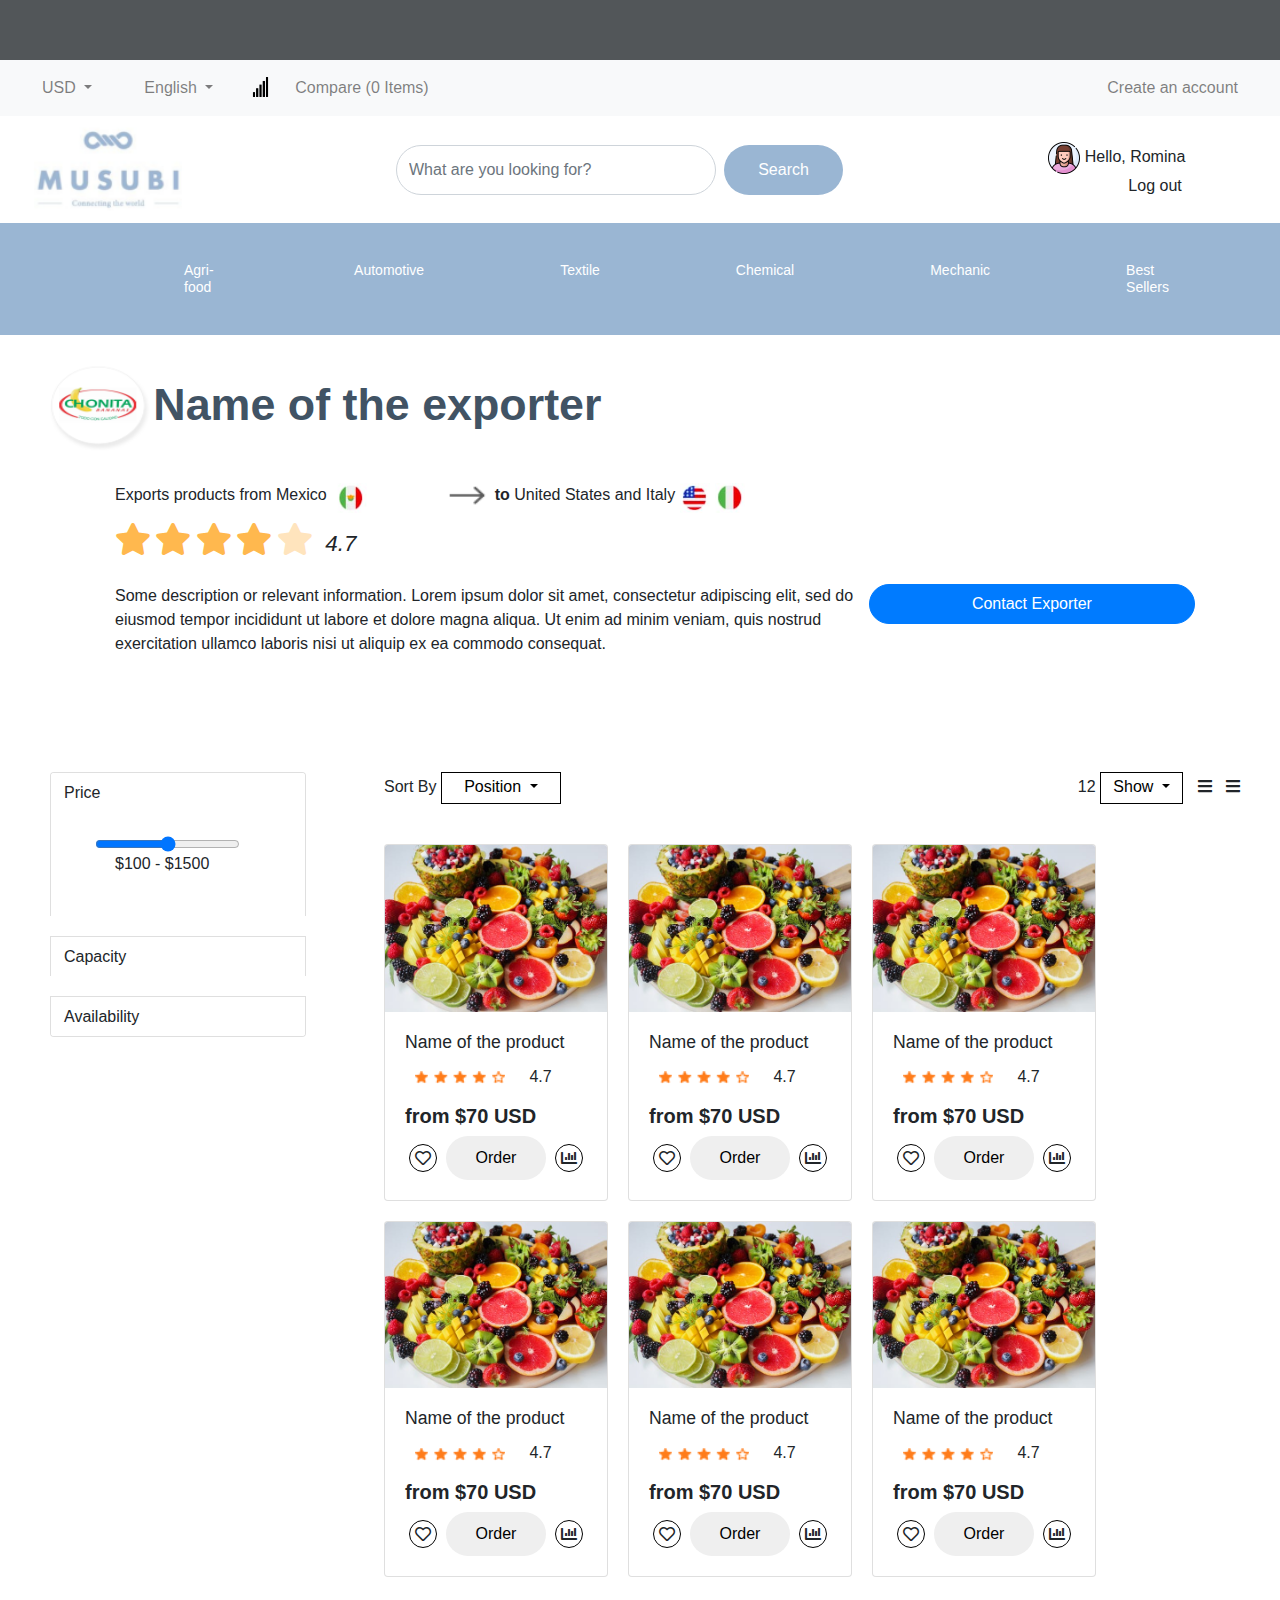
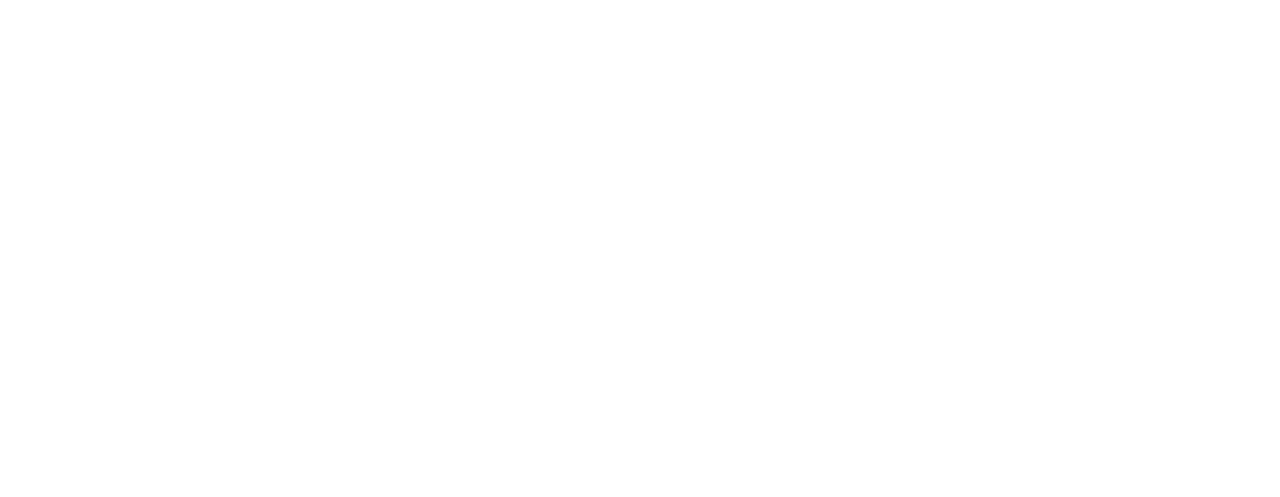
==== index.html @ c8e229cc "first" ====
<!DOCTYPE html>
<html lang="en">

<head>
    <meta charset="UTF-8">
    <meta name="viewport" content="width=device-width, initial-scale=1.0">
    <title>Document</title>
    <!-- Font awesome CDN -->
    <link rel="stylesheet" href="https://use.fontawesome.com/releases/v5.15.1/css/all.css"
        integrity="sha384-vp86vTRFVJgpjF9jiIGPEEqYqlDwgyBgEF109VFjmqGmIY/Y4HV4d3Gp2irVfcrp" crossorigin="anonymous">

    <!-- CSS only -->
    <link rel="stylesheet" href="https://stackpath.bootstrapcdn.com/bootstrap/4.5.2/css/bootstrap.min.css"
        integrity="sha384-JcKb8q3iqJ61gNV9KGb8thSsNjpSL0n8PARn9HuZOnIxN0hoP+VmmDGMN5t9UJ0Z" crossorigin="anonymous">
    <link rel="stylesheet" href="https://cdnjs.cloudflare.com/ajax/libs/font-awesome/5.11.2/css/all.min.css">
    <link rel="stylesheet" href="style.css">
</head>

<body>
    <!-- header starts -->
    <header>
        <div class="top"></div>
        <nav class="topbar-2 navbar navbar-expand-lg navbar-light bg-light ">
            <ul class="tobar-2-nav navbar-nav mr-auto">
                <li class="nav-item dropdown">
                    <a class="nav-link dropdown-toggle " href="#" id="navbarDropdown" role="button"
                        data-toggle="dropdown" aria-haspopup="true" aria-expanded="false">
                        USD
                    </a>
                    <div class="dropdown-menu" aria-labelledby="navbarDropdown">
                        <a class="dropdown-item" href="#">Action</a>
                        <a class="dropdown-item" href="#">Another action</a>
                        <div class="dropdown-divider"></div>
                        <a class="dropdown-item" href="#">Something else here</a>
                    </div>
                </li>

                <li class="nav-item dropdown">
                    <a class="nav-link dropdown-toggle" href="#" id="navbarDropdown" role="button"
                        data-toggle="dropdown" aria-haspopup="true" aria-expanded="false">
                        English
                    </a>
                    <div class="dropdown-menu" aria-labelledby="navbarDropdown">
                        <a class="dropdown-item" href="#">Action</a>
                        <a class="dropdown-item" href="#">Another action</a>
                        <div class="dropdown-divider"></div>
                        <a class="dropdown-item" href="#">Something else here</a>
                    </div>
                </li>
                <li class="nav-item bar-ty">
                    <div>
                        <img src="icons/bar-chart.png" class="bar-chart-icon" alt="">
                    </div>
                    <div>
                        <a class="nav-link cmp-link" href="#">Compare (0 Items)</a>
                    </div>
                </li>
            </ul>
            <div class="nav-account-link">

                <ul class="navbar-nav">
                    <li class="nav-item">
                        <a class="nav-link " href="#">Create an account</a>
                    </li>
                </ul>

            </div>
        </nav>


        <section class="section-topbar-3">
            <div class="brand-logo">
                <img src="images/logo1.PNG" alt="">
            </div>
            <div>
                <nav class="navbar navbar-light ">
                    <form class="form-inline">
                        <input class="form-control mr-sm-2 rounded-pill search-input" type="search"
                            placeholder="What are you looking for?" aria-label="Search">
                        <button class=" rounded-pill search-btn" type="submit">Search</button>
                    </form>
                </nav>
            </div>
            <div class="user-profile">
                <img class="profile-img" src="images/profile.png" alt="">
                <span class="hello-span">Hello, Romina</span>
                <br>
                <span class="log-out-span">Log out</span>
            </div>
        </section>


        <div class="container-fluid topbar-4 text-white font-weight-bolder ">

            <nav class="navbar navbar-light navbar-expand-lg ">
                <button class="navbar-toggler" type="button" data-toggle="collapse"
                    data-target="#navbarSupportedContent" aria-controls="navbarSupportedContent" aria-expanded="false"
                    aria-label="Toggle navigation">
                    <span class="navbar-toggler-icon"></span>
                </button>

                <div class="collapse navbar-collapse" id="navbarSupportedContent">
                    <ul class="navbar-nav m-auto topbar-4-pd">
                        <li class="nav-item">
                            <h1 class="nav-link">Agri-food </h1>
                        </li>
                        <li class="nav-item">
                            <h1 class="nav-link">Automotive </h1>
                        </li>
                        <li class="nav-item">
                            <h1 class="nav-link">Textile </h1>
                        </li>
                        <li class="nav-item">
                            <h1 class="nav-link">Chemical </h1>
                        </li>
                        <li class="nav-item">
                            <h1 class="nav-link">Mechanic </h1>
                        </li>
                        <li class="nav-item">
                            <h1 class="nav-link">Best Sellers </h1>
                        </li>
                    </ul>
                </div>
            </nav>


            <!-- <nav class="navbar navbar-light navbar-expand-lg ">
                <button class="navbar-toggler" type="button" data-toggle="collapse"
                    data-target="#navbarSupportedContent" aria-controls="navbarSupportedContent" aria-expanded="false"
                    aria-label="Toggle navigation">
                    <span class="navbar-toggler-icon"></span>
                </button>
                <div class="collapse navbar-collapse" id="navbarSupportedContent">
                    <ul class="navbar-nav m-auto topbar-4-pd">
                        <li class="nav-item">
                            <h1 class="nav-link">Agri-food </h1>
                        </li>
                        <li class="nav-item">
                            <h1 class="nav-link">Automotive </h1>
                        </li>
                        <li class="nav-item">
                            <h1 class="nav-link">Textile </h1>
                        </li>
                        <li class="nav-item">
                            <h1 class="nav-link">Chemical </h1>
                        </li>
                        <li class="nav-item">
                            <h1 class="nav-link">Mechanic </h1>
                        </li>
                        <li class="nav-item">
                            <h1 class="nav-link">Best Sellers </h1>
                        </li>
                    </ul>
                </div>
            </nav>

        </div> -->

    </header>
    <!-- header ends -->

    <!-- exporter section starts -->
    <section class="exporter-section">
        <div class="container-fluid topbar-3 mt-4">
            <div class="row d-flex align-items-center ">
                <div class="col-1">
                    <img src="images/exporter-logo.PNG" class="exporter-logo" alt="">

                </div>
                <div class="col-sm-8">
                    <h1 class="exporter-heading font-weight-bolder">Name of the exporter</h1>
                </div>
                <div class="container d-flex flex-column mt-4 flex-wrap">

                    <div class="col-sm-12 d-flex exporter-para">
                        <p>Exports products from Mexico</p>
                        <img src="images/flag-1.PNG" class="flag-1" alt="">
                        <img src="icons/arrow.PNG" class="arrow" alt="">
                        <p class="export-2-para"><strong class="ml-2"> to</strong> United States and Italy</p>
                        <img src="images/flag-2.PNG" class="flag-2" alt="">
                        <img src="images/flag-3.PNG" class="flag-3" alt="">

                    </div>
                    <div class="col-12 stars-icons">
                        <i class="fas fa-star"></i>
                        <i class="fas fa-star"></i>
                        <i class="fas fa-star"></i>
                        <i class="fas fa-star"></i>
                        <i class="fas fa-star fa-star-light"></i>
                        <span class="ml-2 star-num">4.7</span>
                    </div>

                    <div class="col-md-12 mt-4 d-flex exporter-para-2 ">
                        <p>Some description or relevant information. Lorem ipsum dolor sit amet, consectetur adipiscing
                            elit, sed do eiusmod tempor incididunt ut labore et dolore magna aliqua. Ut enim ad minim
                            veniam, quis nostrud exercitation ullamco laboris nisi ut aliquip ex ea commodo consequat.
                        </p>
                        <button type="button" class="btn btn-primary">Contact Exporter</button>

                    </div>

                </div>
            </div>
        </div>
    </section>

    <!-- exporter section ends -->

    <!-- section-2 starts -->

    <section class="section-2">
        <div class="collapse-box">
            <div class="accordion" id="accordionExample">
                <div class="card">
                    <div class="card-header" id="headingOne">
                        <h2 class="mb-0">
                            <button class="btn btn-block text-left" type="button" data-toggle="collapse"
                                data-target="#collapseOne" aria-expanded="true" aria-controls="collapseOne">
                                Price
                            </button>
                        </h2>
                    </div>

                    <div id="collapseOne" class="collapse show" aria-labelledby="headingOne"
                        data-parent="#accordionExample">
                        <div class="card-body">
                            <form class="dropdown-item">
                                <div class="form-group">
                                    <input type="range" class="form-control-range" id="formControlRange">
                                    <span>$100 - $1500</span>
                                </div>
                            </form>
                        </div>
                    </div>
                </div>
                <div class="card">
                    <div class="card-header" id="headingTwo">
                        <h2 class="mb-0">
                            <button class="btn btn-block text-left collapsed" type="button" data-toggle="collapse"
                                data-target="#collapseTwo" aria-expanded="false" aria-controls="collapseTwo">
                                Capacity
                            </button>
                        </h2>
                    </div>
                    <div id="collapseTwo" class="collapse" aria-labelledby="headingTwo" data-parent="#accordionExample">
                        <div class="card-body">
                            Anim pariatur cliche reprehenderit, enim eiusmod high life accusamus terry richardson ad
                            squid. 3 wolf moon officia aute, non cupidatat skateboard dolor brunch. Food truck quinoa
                            nesciunt laborum eiusmod. Brunch 3 wolf moon tempor, sunt aliqua put a bird on it squid
                            single-origin coffee nulla assumenda shoreditch et. Nihil anim keffiyeh helvetica, craft
                            beer labore wes anderson cred nesciunt sapiente ea proident. Ad vegan excepteur butcher vice
                            lomo. Leggings occaecat craft beer farm-to-table, raw denim aesthetic synth nesciunt you
                            probably haven't heard of them accusamus labore sustainable VHS.
                        </div>
                    </div>
                </div>
                <div class="card">
                    <div class="card-header" id="headingThree">
                        <h2 class="mb-0">
                            <button class="btn btn-block text-left collapsed" type="button" data-toggle="collapse"
                                data-target="#collapseThree" aria-expanded="false" aria-controls="collapseThree">
                                Availability
                            </button>
                        </h2>
                    </div>
                    <div id="collapseThree" class="collapse" aria-labelledby="headingThree"
                        data-parent="#accordionExample">
                        <div class="card-body">
                            Anim pariatur cliche reprehenderit, enim eiusmod high life accusamus terry richardson ad
                            squid. 3 wolf moon officia aute, non cupidatat skateboard dolor brunch. Food truck quinoa
                            nesciunt laborum eiusmod. Brunch 3 wolf moon tempor, sunt aliqua put a bird on it squid
                            single-origin coffee nulla assumenda shoreditch et. Nihil anim keffiyeh helvetica, craft
                            beer labore wes anderson cred nesciunt sapiente ea proident. Ad vegan excepteur butcher vice
                            lomo. Leggings occaecat craft beer farm-to-table, raw denim aesthetic synth nesciunt you
                            probably haven't heard of them accusamus labore sustainable VHS.
                        </div>
                    </div>
                </div>
            </div>
        </div>
        <div class="images-section">
            <div class="drp-section">
                <div class="img-box-1">

                    <div class="dropdown">
                        <span>Sort By</span>
                        <button class="btn dropdown-toggle position-drp" type="button" id="dropdownMenu2"
                            data-toggle="dropdown" aria-haspopup="true" aria-expanded="false">
                            Position
                        </button>
                        <div class="dropdown-menu" aria-labelledby="dropdownMenu2">
                            <button class="dropdown-item" type="button">Action</button>
                            <button class="dropdown-item" type="button">Another action</button>
                            <button class="dropdown-item" type="button">Something else here</button>
                        </div>
                    </div>
                </div>

                <div class="img-box-2">
                    <div class="dropdown">
                        <span>12</span>
                        <button class="btn dropdown-toggle number-drp" type="button" id="dropdownMenu2"
                            data-toggle="dropdown" aria-haspopup="true" aria-expanded="false">
                            Show

                        </button>
                        <i class="fas fa-bars bars-drp-1"></i>
                        <i class="fas fa-bars bars-drp-2"></i>
                        <div class="dropdown-menu" aria-labelledby="dropdownMenu2">
                            <button class="dropdown-item" type="button">Action</button>
                            <button class="dropdown-item" type="button">Another action</button>
                            <button class="dropdown-item" type="button">Something else here</button>
                        </div>

                    </div>
                </div>
            </div>

            <div class="images-cards">
                <div class="main-cards">
                    <div class="card" style="width: 14rem;">
                        <img src="images/fruits-pic.jpeg" class="card-img-top" alt="...">
                        <div class="card-body">
                            <h5 class="card-title">Name of the product</h5>
                            <img src="icons/stars.png" alt="">
                            <span>4.7</span>
                            <h5 class="card-end-txt">from $70 USD</h5>
                            <div class="card-icons">
                                <i class="far fa-heart"></i>
                                <button onClick="location.href='product.html'" class="order-btn">Order</button>
                                <i class="fas fa-chart-bar"></i>
                            </div>

                        </div>
                    </div>

                    <div class="card" style="width: 14rem;">
                        <img src="images/fruits-pic.jpeg" class="card-img-top" alt="...">
                        <div class="card-body">
                            <h5 class="card-title">Name of the product</h5>
                            <img src="icons/stars.png" alt="">
                            <span>4.7</span>
                            <h5 class="card-end-txt">from $70 USD</h5>
                            <div class="card-icons">
                                <i class="far fa-heart"></i>
                                <button onClick="location.href='product.html'" class="order-btn">Order</button>
                                <i class="fas fa-chart-bar"></i>
                            </div>
                        </div>
                    </div>

                    <div class="card" style="width: 14rem;">
                        <img src="images/fruits-pic.jpeg" class="card-img-top" alt="...">
                        <div class="card-body">
                            <h5 class="card-title">Name of the product</h5>
                            <img src="icons/stars.png" alt="">
                            <span>4.7</span>
                            <h5 class="card-end-txt">from $70 USD</h5>
                            <div class="card-icons">
                                <i class="far fa-heart"></i>
                                <button onClick="location.href='product.html'" class="order-btn">Order</button>
                                <i class="fas fa-chart-bar"></i>
                            </div>
                        </div>
                    </div>

                    <div class="card" style="width: 14rem;">
                        <img src="images/fruits-pic.jpeg" class="card-img-top" alt="...">
                        <div class="card-body">
                            <h5 class="card-title">Name of the product</h5>
                            <img src="icons/stars.png" alt="">
                            <span>4.7</span>
                            <h5 class="card-end-txt">from $70 USD</h5>
                            <div class="card-icons">
                                <i class="far fa-heart"></i>
                                <button onClick="location.href='product.html'" class="order-btn">Order</button>
                                <i class="fas fa-chart-bar"></i>
                            </div>

                        </div>
                    </div>

                    <div class="card" style="width: 14rem;">
                        <img src="images/fruits-pic.jpeg" class="card-img-top" alt="...">
                        <div class="card-body">
                            <h5 class="card-title">Name of the product</h5>
                            <img src="icons/stars.png" alt="">
                            <span>4.7</span>
                            <h5 class="card-end-txt">from $70 USD</h5>
                            <div class="card-icons">
                                <i class="far fa-heart"></i>
                                <button onClick="location.href='product.html'" class="order-btn">Order</button>
                                <i class="fas fa-chart-bar"></i>
                            </div>
                        </div>
                    </div>

                    <div class="card" style="width: 14rem;">
                        <img src="images/fruits-pic.jpeg" class="card-img-top" alt="...">
                        <div class="card-body">
                            <h5 class="card-title">Name of the product</h5>
                            <img src="icons/stars.png" alt="">
                            <span>4.7</span>
                            <h5 class="card-end-txt">from $70 USD</h5>
                            <div class="card-icons">
                                <i class="far fa-heart"></i>
                                <button onClick="location.href='product.html'" class="order-btn">Order</button>
                                <i class="fas fa-chart-bar"></i>
                            </div>
                        </div>
                    </div>

                </div>
            </div>
        </div>
    </section>


    <!-- JS, Popper.js, and jQuery -->
    <script src="https://code.jquery.com/jquery-3.5.1.slim.min.js"
        integrity="sha384-DfXdz2htPH0lsSSs5nCTpuj/zy4C+OGpamoFVy38MVBnE+IbbVYUew+OrCXaRkfj" crossorigin="anonymous">
    </script>
    <script src="https://cdn.jsdelivr.net/npm/popper.js@1.16.1/dist/umd/popper.min.js"
        integrity="sha384-9/reFTGAW83EW2RDu2S0VKaIzap3H66lZH81PoYlFhbGU+6BZp6G7niu735Sk7lN" crossorigin="anonymous">
    </script>
    <script src="https://stackpath.bootstrapcdn.com/bootstrap/4.5.2/js/bootstrap.min.js"
        integrity="sha384-B4gt1jrGC7Jh4AgTPSdUtOBvfO8shuf57BaghqFfPlYxofvL8/KUEfYiJOMMV+rV" crossorigin="anonymous">
    </script>
</body>

</html>
---- style.css ----
* {
    margin: 0;
    padding: 0;
    box-sizing: border-box;
}

.top {
    background-color: rgb(82, 86, 89);
    width: 100%;
    height: 60px;
}

.topbar-2 {
    display: flex;
    justify-content: space-between;
}

.navbar-light .navbar-nav .nav-link {
    color: rgba(0, 0, 0, .5);
    margin: 0 18px;
}

.nav-item h1 {
    padding: 10px 50px !important;
    font-size: 14px !important;
}

.navbar-toggler-icon {
    display: inline-block;
    width: 28px !important;
    height: 24px !important;
}

.bar-ty {
    display: flex;
}

.bar-ty a {
    margin-left: 0px;
}

.bar-chart-icon {
    width: 20px;
    height: 20px;
    padding-left: 2.2px !important;
    margin-top: 9px;
    margin-left: 10px;
}

.section-topbar-3 {
    display: flex;
    align-items: center;
    flex-wrap: wrap;
    justify-content: space-around;
}

.brand-logo img {
    width: 166px;
    height: 107px;
    object-fit: contain;
    margin-left: -70px;
}

.search-input {
    width: 320px !important;
    height: 50px;
}

.log-out-span {
    margin-left: 80px;
}

.topbar-3 {
    padding-left: 50px;
    padding-right: 20px;
}

.topbar-4 {
    background-color: #9AB6D3;
    padding: 20px !important;
}

.form-inline {
    flex-flow: nowrap;
}

.search-btn {
    background-color: #9AB6D3;
    color: white;
    height: 50px;
    width: 119px;
    border: none;
}

.navbar-light {
    color: white !important;
}

.nav-item h1 {
    color: white !important;
}

.nav-link {
    margin: 0 50px;
}

.topbar-4-pd {
    padding: 1px 0px 1px 80px;
}

.topbar-4-pd h1 {
    font-size: 19px;
}

.flag-1 {
    width: 30px;
    height: 30px;
    margin-left: 10px;
}

.flag-2 {
    width: 30px;
    height: 30px;
    margin-left: 5px;
}

.flag-3 {
    width: 30px;
    height: 30px;
    margin-left: 5px;
}

.exporter-logo {
    width: 100px;
    height: 100px;
}

.exporter-heading {
    color: #415364;
    font-size: 2.8rem;
}

.exporter-para {
    /* margin-left: 7rem; */
}

.arrow {
    width: 40px;
    height: 25px;
    margin-left: 80px;
}

.fa-star {
    color: #FFB84E;
    font-size: 2rem;
}

.fa-star-light {
    color: #FFE4BD;
}

.star-num {
    font-size: 1.4rem;
    font-style: italic;
}

.exp-btn {
    border: 1px solid black;
}

.btn-block {
    border-radius: 50px;
}

section .btn {
    border-radius: 50px;
    height: 40px;
    width: 800px;
}

.section-2 {
    margin-top: 100px;
    margin-bottom: 500px;
}

.drpdwn-items {
    border: 1px solid black !important;
}

/* .section-2 button {
    background-color: white;
    margin: 20px;
    border: none;
} */

.dropdown-menu {
    border: 1px solid black;
}

.dropdown-item:hover {
    background-color: white;
}

.card-header {
    padding: 0px;
    border-bottom: none;
    background-color: white;
}

.accordion {
    width: 72%;
    margin-left: 50px;
}

.dropdown-item {
    width: 90%;
}

.btn.focus, .btn:focus {
    outline: 0;
    box-shadow: none;
}

/* .section-2{
    display: flex;
} */

.section-2 {
    display: flex;
}

.collapse-box {
    width: 30%;
}

.images-section {
    width: 100%;
}

.drp-section {
    display: flex;
    justify-content: space-between;
}

.images-cards {}

.card-title {
    font-size: 1.1rem;
}

.card-body span {
    margin-left: 20px;
}

.card-body img {
    width: 90px;
    margin-left: 10px;
}

.main-cards {
    margin-top: 40px;
    display: flex;
    flex-wrap: wrap;
}

.card {
    margin-right: 20px;
    margin-bottom: 20px;
}

.order-btn {
    padding: 10px 30px;
    border-radius: 40px;
    border: none;
}

.order-btn:hover {
    background-color: #415364;
}

.fa-heart {
    border: 1px solid black !important;
    border-radius: 50% !important;
    padding: 5px;
}

.fa-heart:hover {
    background-color: #415364;
}

.fa-chart-bar {
    border: 1px solid black !important;
    border-radius: 50% !important;
    padding: 5px;
}

.fa-chart-bar:hover {
    background-color: #415364;
}

.card-end-txt {
    font-weight: bold;
    margin-top: 15px;
}

.card-icons {
    display: flex;
    align-items: center;
    justify-content: space-around;
}

.bars-drp-1 {
    margin-right: 10px;
}

.bars-drp-2 {
    margin-right: 40px;
}

.position-drp {
    border-radius: 0px !important;
    width: 120px !important;
    color: black !important;
    height: 32px !important;
    padding-top: 2px !important;
    border: 1px solid black;
}

.number-drp {
    border-radius: 0px !important;
    width: 83px !important;
    color: black !important;
    height: 32px !important;
    padding-top: 2px !important;
    margin-right: 10px;
    border: 1px solid black;
}

@media (max-width: 1200px) {
    .navbar-light .navbar-nav .nav-link {
        color: rgba(0, 0, 0, .5);
        margin: 0 13px;
    }
    .nav-item h1 {
        margin: 0 45px !important;
        font-size: 15px !important;
    }
    .exporter-heading {
        padding-left: 40px;
    }
    .topbar-4-pd h1 {
        font-size: 21px;
    }
}

@media (max-width: 1024px) {
    .navbar-light .navbar-nav .nav-link {
        color: rgba(0, 0, 0, .5);
        margin: 0 18px;
    }
    .nav-item h1 {
        margin: 0 29px !important;
        font-size: 15px !important;
    }
    .brand-logo img {
        margin-left: -33px;
    }
    .tobar-2-nav {
        flex-direction: row;
    }
    .bar-chart-icon {
        margin-right: 5px;
    }
    .topbar-4-pd {
        padding: 0px 0px 1px 0px;
    }
    .topbar-4-pd h1 {
        font-size: 24px;
    }
    .topbar-4-pd .nav-link {
        flex-direction: column;
        margin: 0;
        margin-left: 66px;
    }
}

@media (max-width: 992px) {
    .exporter-heading {
        padding-left: 60px;
    }
    .nav-item h1 {
        margin: 0 29px !important;
        font-size: 15px !important;
    }
}

@media (max-width: 768px) {
    .brand-logo img {
        width: 125px;
        height: 85px;
        object-fit: contain;
        margin-left: -11px;
    }
    .navbar-light .navbar-nav .nav-link {
        color: rgba(0, 0, 0, .5);
        margin: 0 13px;
    }
    .nav-item h1 {
        margin: 0 250px !important;
        font-size: 14px !important;
    }
    .exporter-heading {
        font-size: 2rem;
    }
    .card-body {
        padding: 0.25rem;
    }
    .card-body span {
        margin-left: 8px;
    }
}

@media (max-width: 576px) {
    .tobar-2-nav {
        flex-direction: row;
    }
    .navbar-light .navbar-nav .nav-link {
        color: rgba(0, 0, 0, .5);
        margin: 0 13px;
    }
    .nav-item h1 {
        margin: 0 170px !important;
        font-size: 7px !important;
    }
    .brand-logo img {
        width: 95px;
        height: 85px;
        object-fit: contain;
        margin-left: 10px;
    }
    .search-input {
        width: 174px !important;
        height: 42px !important;
        font-size: 10px;
    }
    .search-btn {
        padding: 5px 19px !important;
        height: 42px;
        width: 81px;
    }
    .profile-img {
        width: 22px;
        height: 22px;
    }
    .topbar-2 {
        flex-wrap: nowrap;
        font-size: 10px;
    }
    .bar-chart-icon {
        margin-right: -2px !important;
        width: 19px;
        height: 12px;
    }
    .user-profile {
        /* margin-right: 20px; */
    }
    .hello-span {
        font-size: 12px;
    }
    .log-out-span {
        font-size: 12px;
        margin-left: 60px;
    }
    .topbar-4-pd {
        padding: 0px 0px 0px 0px;
        height: max-content;
    }
    .topbar-4-pd h1 {
        font-size: 10px;
    }
    .exporter-logo {
        width: 74px;
        height: 74px;
    }
    .exporter-heading {
        font-size: 1.6rem;
        padding-left: 50px;
    }
    .exporter-para {
        padding-left: 5.3rem;
        /* flex-direction: column; */
    }
    .exporter-para-2 {
        padding-left: 5.3rem;
    }
    .exporter-para p {
        font-size: 14px;
    }
    .arrow {
        width: 30px;
        height: 26px;
        margin-left: 20px;
    }
    .stars-icons {
        padding-left: 5.3rem;
        font-size: 1.2rem !important;
    }
    .fa-star {
        color: #FFB84E;
        font-size: 1.2rem;
    }
    .star-num {
        font-size: 14px;
    }
    .exporter-para-2 {
        flex-direction: column;
        width: 450px;
    }
    .exporter-para-2 button {
        border-radius: 50px;
        height: 50px;
        width: 190px;
    }
    .section-2 {
        flex-wrap: wrap;
        justify-content: start;
        width: 100%;
    }
    .img-box-2 {
        margin-left: 20px;
    }
    .img-box-1 span {
        font-size: 14px;
    }
    .img-box-2 span {
        font-size: 14px;
        justify-content: center;
    }
    .bars-drp-1 {
        margin-right: 10px;
        position: absolute;
        right: -23px;
        top: 31px;
    }
    .bars-drp-2 {
        margin-right: 10px;
        position: absolute;
        right: -46px;
        top: 31px;
    }
    .images-section {
        width: 100%;
        margin-left: -22px;
        margin-top: -8px;
        display: flex;
        justify-content: start;
    }
    .accordion {
        width: 30%;
    }
    .position-drp {
        width: 101px !important;
    }
    .number-drp {
        width: 90px !important;
    }
    .drp-section {
        margin-left: 80px;
    }
    .images-cards {
        margin-top: 80px;
        margin-left: -200px;
    }
    .card {
        width: 12rem !important;
    }
    .card-body span {
        font-size: 14px;
    }
    .card-title {
        font-size: 14px;
    }
    .card-end-txt {
        font-size: 18px;
    }
    .fa-heart {
        font-size: 14px;
        padding: 6px;
    }
    .fa-chart-bar {
        font-size: 14px;
        padding: 6px;
    }
    .order-btn {
        padding: 6px 19px;
    }
    .bar-chart-icon {
        margin-left: 0px;
        margin-right: 15px;
    }
}

@media (max-width: 360px) {
    .top {
        height: 50px;
    }
    /* .navbar-toggler {
        font-size: 14px;
    } */
    .navbar-light .navbar-nav .nav-link {
        color: rgba(0, 0, 0, .5);
        margin: 0 2px;
        font-size: 9px;
    }
    .nav-item h1 {
        margin: 0 50px !important;
        font-size: 8px !important;
    }
    .bar-chart-icon {
        width: 15px;
        height: 10px;
        margin-top: 10px;
        margin-right: 8px !important;
    }
    .user-profile {
        display: flex;
        margin-bottom: 10px;
    }
    .hello-span {
        margin-left: 4px;
    }
    .log-out-span {
        margin-left: 138px !important;
        font-weight: bold;
    }
    .search-input {
        width: 164px !important;
        height: 33px !important;
        font-size: 10px;
    }
    .search-btn {
        padding: 5px 19px !important;
        height: 33px;
        width: 88px;
        margin-left: 10px;
    }
    .log-out-span {
        margin-left: 39px;
        font-weight: bold;
    }
    .topbar-4-pd {
        padding: 0px 10px;
        height: max-content;
        text-align: center;
        margin-top: -10px;
    }
    .topbar-4-pd h1 {
        text-align: center;
    }
    .exporter-logo {
        width: 50px;
        height: 50px;
    }
    .exporter-heading {
        margin-top: -38px;
        font-size: 1.3rem;
        padding-left: 50px;
    }
    .exporter-para {
        padding-left: 3.0rem;
        width: 70%;
        text-align: justify;
        text-justify: inter-word;
        /* flex-direction: column; */
    }
    .exporter-para-2 {
        padding-left: 3.3rem;
        font-size: 10px;
        width: 70%;
        flex-direction: column;
        text-align: justify;
    }
    .export-2-para {
        padding-left: 0px;
        width: 90px;
    }
    .exporter-para p {
        font-size: 10px;
    }
    .arrow {
        width: 20px;
        height: 16px;
        margin-left: 1px;
    }
    .stars-icons {
        padding-left: 3.3rem;
        font-size: 1.2rem !important;
    }
    .fa-star {
        color: #FFB84E;
        font-size: 0.6rem;
    }
    .star-num {
        font-size: 10px;
    }
    .exporter-para-2 button {
        border-radius: 50px;
        height: 43px;
        width: 112px;
        font-size: 11px;
    }
    .section-2 {
        flex-wrap: wrap;
        justify-content: start;
        width: 100%;
    }
    .img-box-2 {
        margin-left: 20px;
    }
    .img-box-1 span {
        font-size: 14px;
    }
    .img-box-2 span {
        font-size: 14px;
        justify-content: center;
    }
    .images-section {
        width: 100%;
        margin-left: -22px;
        margin-top: -8px;
        display: flex;
        justify-content: start;
    }
    .accordion {
        width: 25%;
    }
    .position-drp {
        width: 90px !important;
    }
    .number-drp {
        width: 80px !important;
    }
    .drp-section {
        margin-left: 80px;
    }
    .images-cards {
        margin-top: 80px;
        margin-left: -200px;
    }
    .card {
        width: 12rem !important;
    }
    .card-body span {
        font-size: 14px;
    }
    .card-title {
        font-size: 14px;
    }
    .card-end-txt {
        font-size: 18px;
    }
    .fa-heart {
        font-size: 14px;
        padding: 6px;
    }
    .fa-chart-bar {
        font-size: 14px;
        padding: 6px;
    }
    .order-btn {
        padding: 6px 19px;
    }
    .bar-chart-icon {
        margin-left: 0px;
        margin-right: 15px;
    }
}

@media (max-width: 344px) {
    .navbar-light .navbar-nav .nav-link {
        color: rgba(0, 0, 0, .5);
        font-size: 10px;
    }
    .nav-item h1 {
        margin: 0 45px !important;
        font-size: 7px !important;
    }
    .bar-chart-icon {
        width: 15px;
        height: 10px;
        margin-top: 1px;
        margin-left: 8px;
    }
    .user-profile {
        margin-right: 20px;
        margin-bottom: 10px;
    }
}

@media (max-width: 332px) {
    .top {
        height: 50px;
    }
    .navbar-toggler {
        font-size: 14px;
    }
    .navbar-light .navbar-nav .nav-link {
        color: rgba(0, 0, 0, .5);
        font-size: 9px;
    }
    .nav-item h1 {
        margin: 0 50px !important;
        font-size: 7px !important;
    }
    .bar-chart-icon {
        width: 16px;
        height: 12px;
        padding-left: 2.2px !important;
        margin-top: 8px;
        margin-left: 10px;
    }
    .brand-logo img {
        width: 86px;
        height: 76px;
        object-fit: contain;
        margin-left: 0px;
    }
    .search-input {
        width: 164px !important;
        height: 33px !important;
        font-size: 10px;
        margin-bottom: 10px;
    }
    .search-btn {
        padding: 5px 19px !important;
        height: 33px;
        width: 88px;
        margin-left: 10px;
        margin-bottom: 10px;
    }
    .log-out-span {
        margin-left: 39px;
        font-weight: bold;
    }
    .user-profile {
        margin-bottom: 10px;
    }
    .card {
        width: 10rem !important;
    }
    .card-body {
        padding: 0.35rem !important;
    }
    .topbar-4-pd {
        padding: 0px 10px;
        height: max-content;
        text-align: center;
        margin-top: -10px;
    }
    .topbar-4-pd h1 {
        text-align: center;
    }
    .exporter-logo {
        width: 50px;
        height: 50px;
    }
    .exporter-heading {
        margin-top: -30px;
        font-size: 0.6rem;
        padding-left: 60px;
    }
    .exporter-para {
        padding-left: 3.0rem;
        width: 70%;
        text-align: justify;
        text-justify: inter-word;
        /* flex-direction: column; */
    }
    .exporter-para-2 {
        padding-left: 3.3rem;
        font-size: 10px;
        width: 70%;
        flex-direction: column;
        text-align: justify;
    }
    .export-2-para {
        padding-left: 0px;
        width: 90px;
    }
    .exporter-para p {
        font-size: 10px;
    }
    .arrow {
        width: 20px;
        height: 16px;
        margin-left: 1px;
    }
    .stars-icons {
        padding-left: 3.3rem;
        font-size: 1.2rem !important;
    }
    .fa-star {
        color: #FFB84E;
        font-size: 0.6rem;
    }
    .star-num {
        font-size: 10px;
    }
    .exporter-para-2 button {
        border-radius: 50px;
        height: 43px;
        width: 112px;
        font-size: 11px;
    }
    .section-2 {
        flex-wrap: wrap;
        justify-content: start;
        width: 100%;
    }
    .img-box-2 {
        margin-left: 20px;
    }
    .img-box-1 span {
        font-size: 14px;
    }
    .img-box-2 span {
        font-size: 14px;
        justify-content: center;
    }
    .images-section {
        width: 100%;
        margin-left: -22px;
        margin-top: -8px;
        display: flex;
        justify-content: start;
    }
    .accordion {
        width: 25%;
    }
    .position-drp {
        width: 90px !important;
    }
    .number-drp {
        width: 80px !important;
    }
    .drp-section {
        margin-left: 80px;
    }
    .images-cards {
        margin-top: 80px;
        margin-left: -200px;
    }
    .card {
        width: 12rem !important;
    }
    .card-body span {
        font-size: 14px;
    }
    .card-title {
        font-size: 14px;
    }
    .card-end-txt {
        font-size: 18px;
    }
    .fa-heart {
        font-size: 14px;
        padding: 6px;
    }
    .fa-chart-bar {
        font-size: 14px;
        padding: 6px;
    }
    .order-btn {
        padding: 6px 19px;
    }
    .bar-chart-icon {
        margin-left: 0px;
        margin-right: 15px;
    }
}

/* 
@media (max-width: 2560px) {
    .exporter-logo {
        width: 200px;
        height: 200px;
    }
    .exporter-heading {
        color: #415364;
        font-size: 3.8rem;
        padding-left: 490px;
    }
    .exporter-para{
        font-size:22px;
    }
    .exporter-para-2 p{
        font-size:22px;
    }
    .exporter-para-2 button{
        height: 72px;
        font-size: 22px;
    }
    .img-box-1 span{
        font-size: 22px;
        padding-right: 8px; 
    }
    .img-box-2 span{
        font-size: 22px;
        padding-right: 8px; 
    }
    .topbar-4-pd h1{
        font-size:22px ;
    }
    .exporter-para img{
        margin-top: 8px;
    }
    .export-2-para{
        padding-left: 50px;
    }
} */
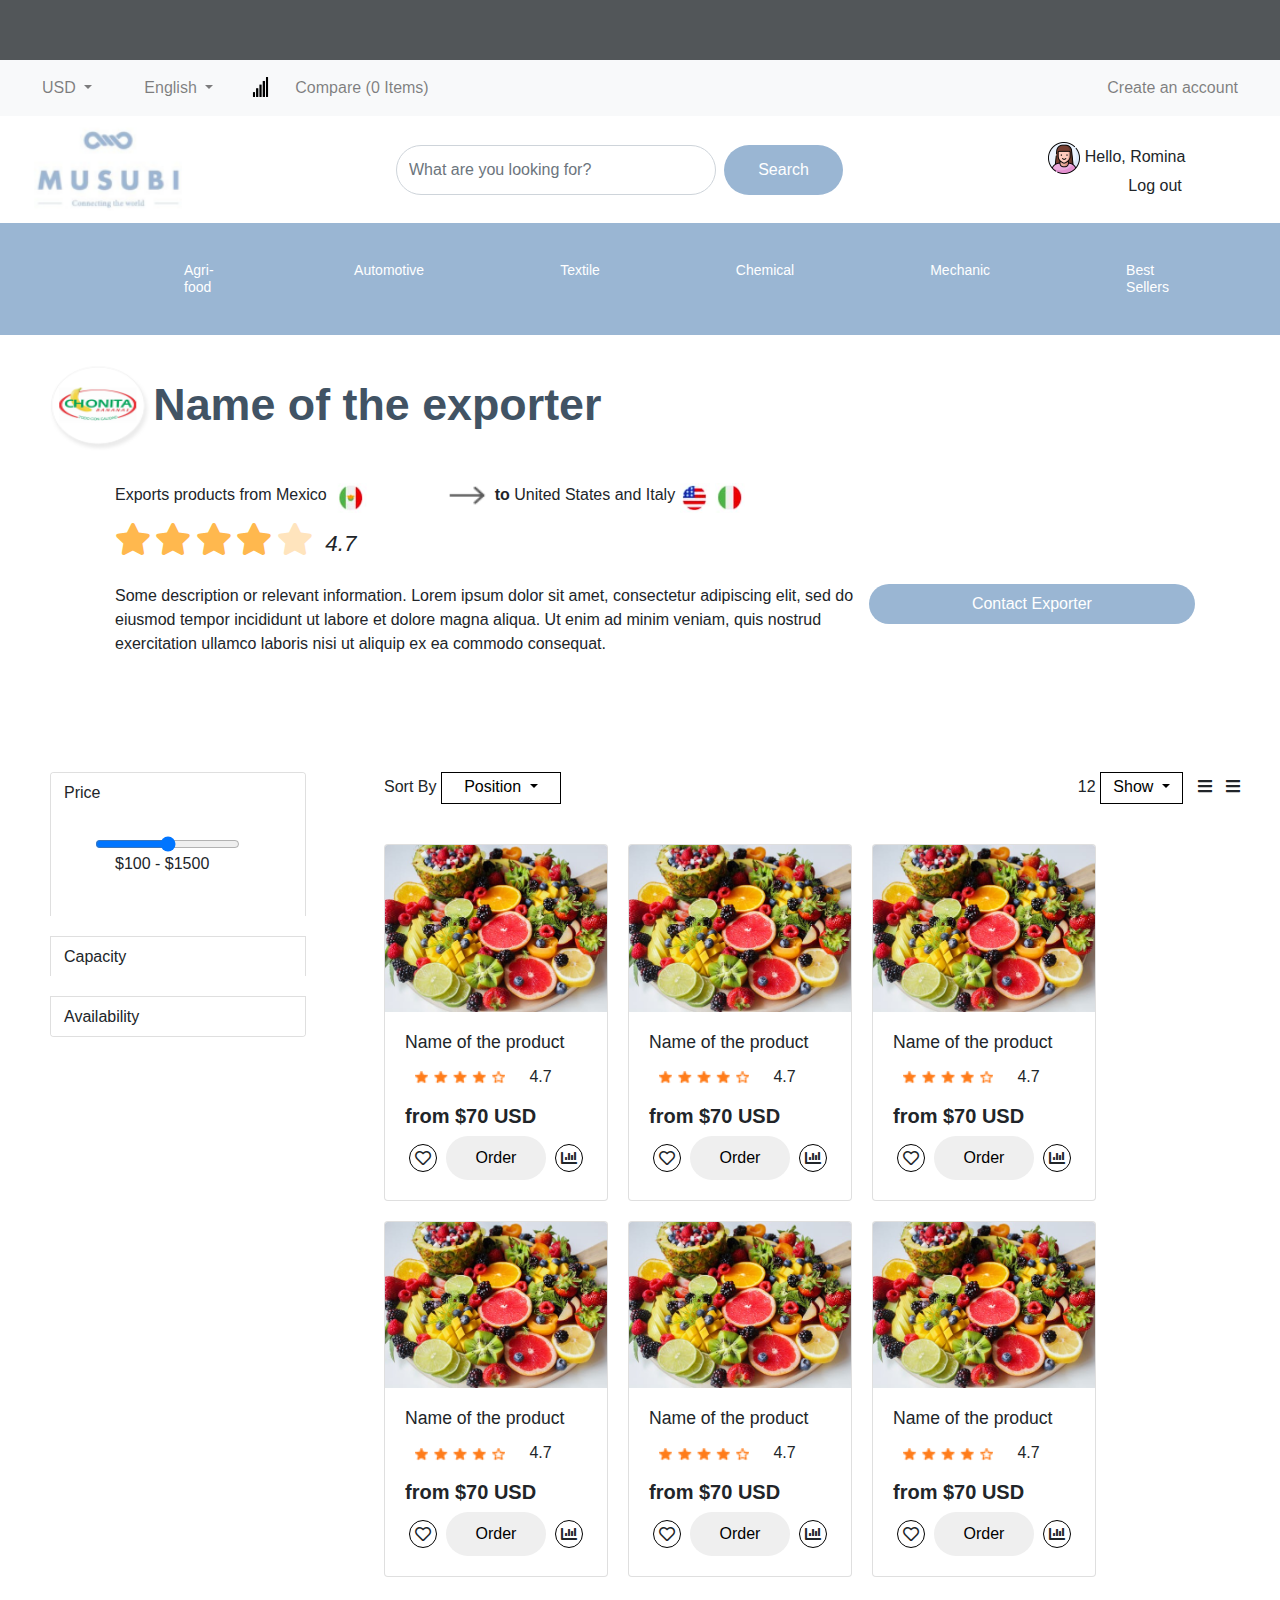
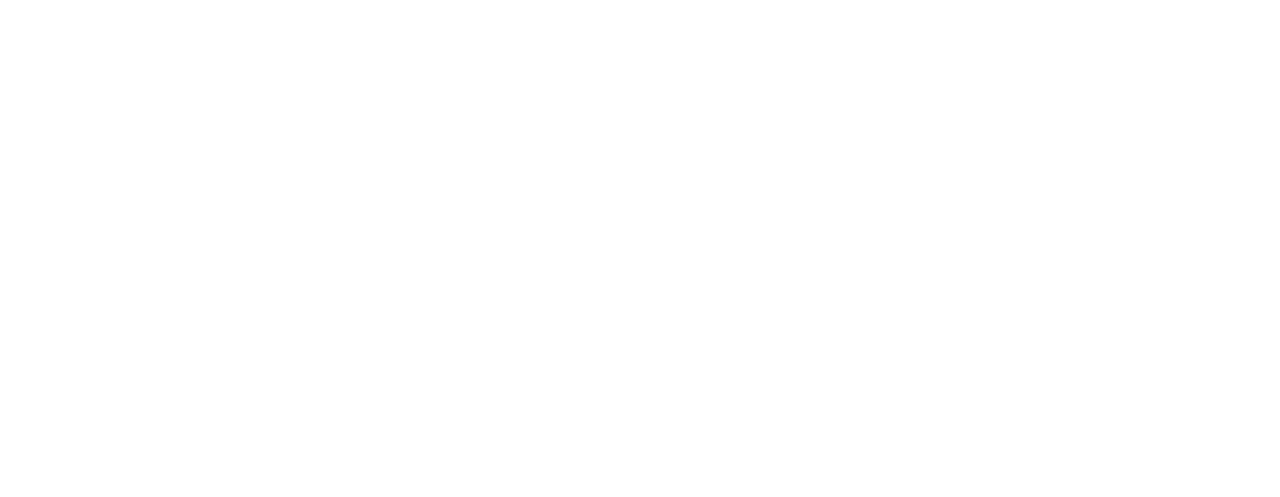
==== commit b157296b: "home page added" ====
--- a/index.html
+++ b/index.html
@@ -122,39 +122,7 @@
                     </ul>
                 </div>
             </nav>
-
-
-            <!-- <nav class="navbar navbar-light navbar-expand-lg ">
-                <button class="navbar-toggler" type="button" data-toggle="collapse"
-                    data-target="#navbarSupportedContent" aria-controls="navbarSupportedContent" aria-expanded="false"
-                    aria-label="Toggle navigation">
-                    <span class="navbar-toggler-icon"></span>
-                </button>
-                <div class="collapse navbar-collapse" id="navbarSupportedContent">
-                    <ul class="navbar-nav m-auto topbar-4-pd">
-                        <li class="nav-item">
-                            <h1 class="nav-link">Agri-food </h1>
-                        </li>
-                        <li class="nav-item">
-                            <h1 class="nav-link">Automotive </h1>
-                        </li>
-                        <li class="nav-item">
-                            <h1 class="nav-link">Textile </h1>
-                        </li>
-                        <li class="nav-item">
-                            <h1 class="nav-link">Chemical </h1>
-                        </li>
-                        <li class="nav-item">
-                            <h1 class="nav-link">Mechanic </h1>
-                        </li>
-                        <li class="nav-item">
-                            <h1 class="nav-link">Best Sellers </h1>
-                        </li>
-                    </ul>
-                </div>
-            </nav>
-
-        </div> -->
+        </div>
 
     </header>
     <!-- header ends -->
@@ -195,7 +163,7 @@
                             elit, sed do eiusmod tempor incididunt ut labore et dolore magna aliqua. Ut enim ad minim
                             veniam, quis nostrud exercitation ullamco laboris nisi ut aliquip ex ea commodo consequat.
                         </p>
-                        <button type="button" class="btn btn-primary">Contact Exporter</button>
+                        <button type="button" style='background-color:#9AB6D3;color: white;' class="btn">Contact Exporter</button>
 
                     </div>
 
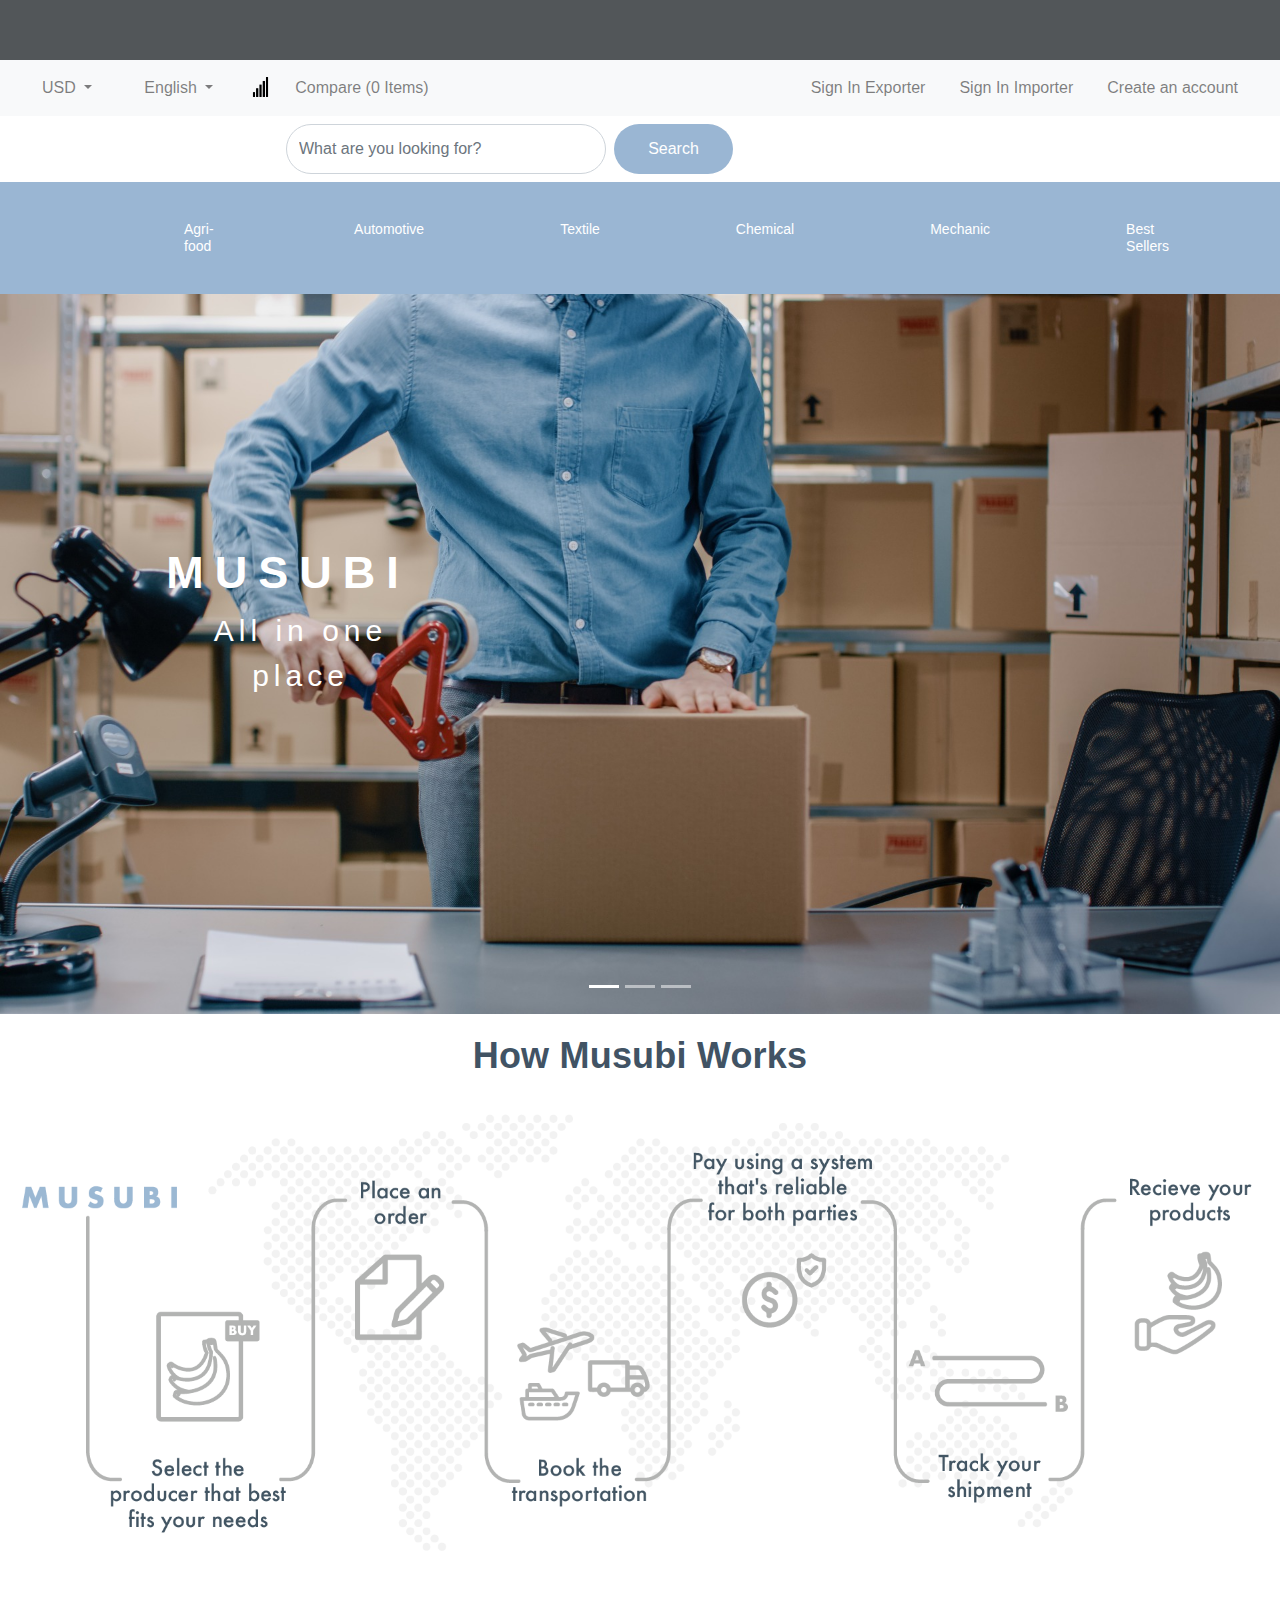
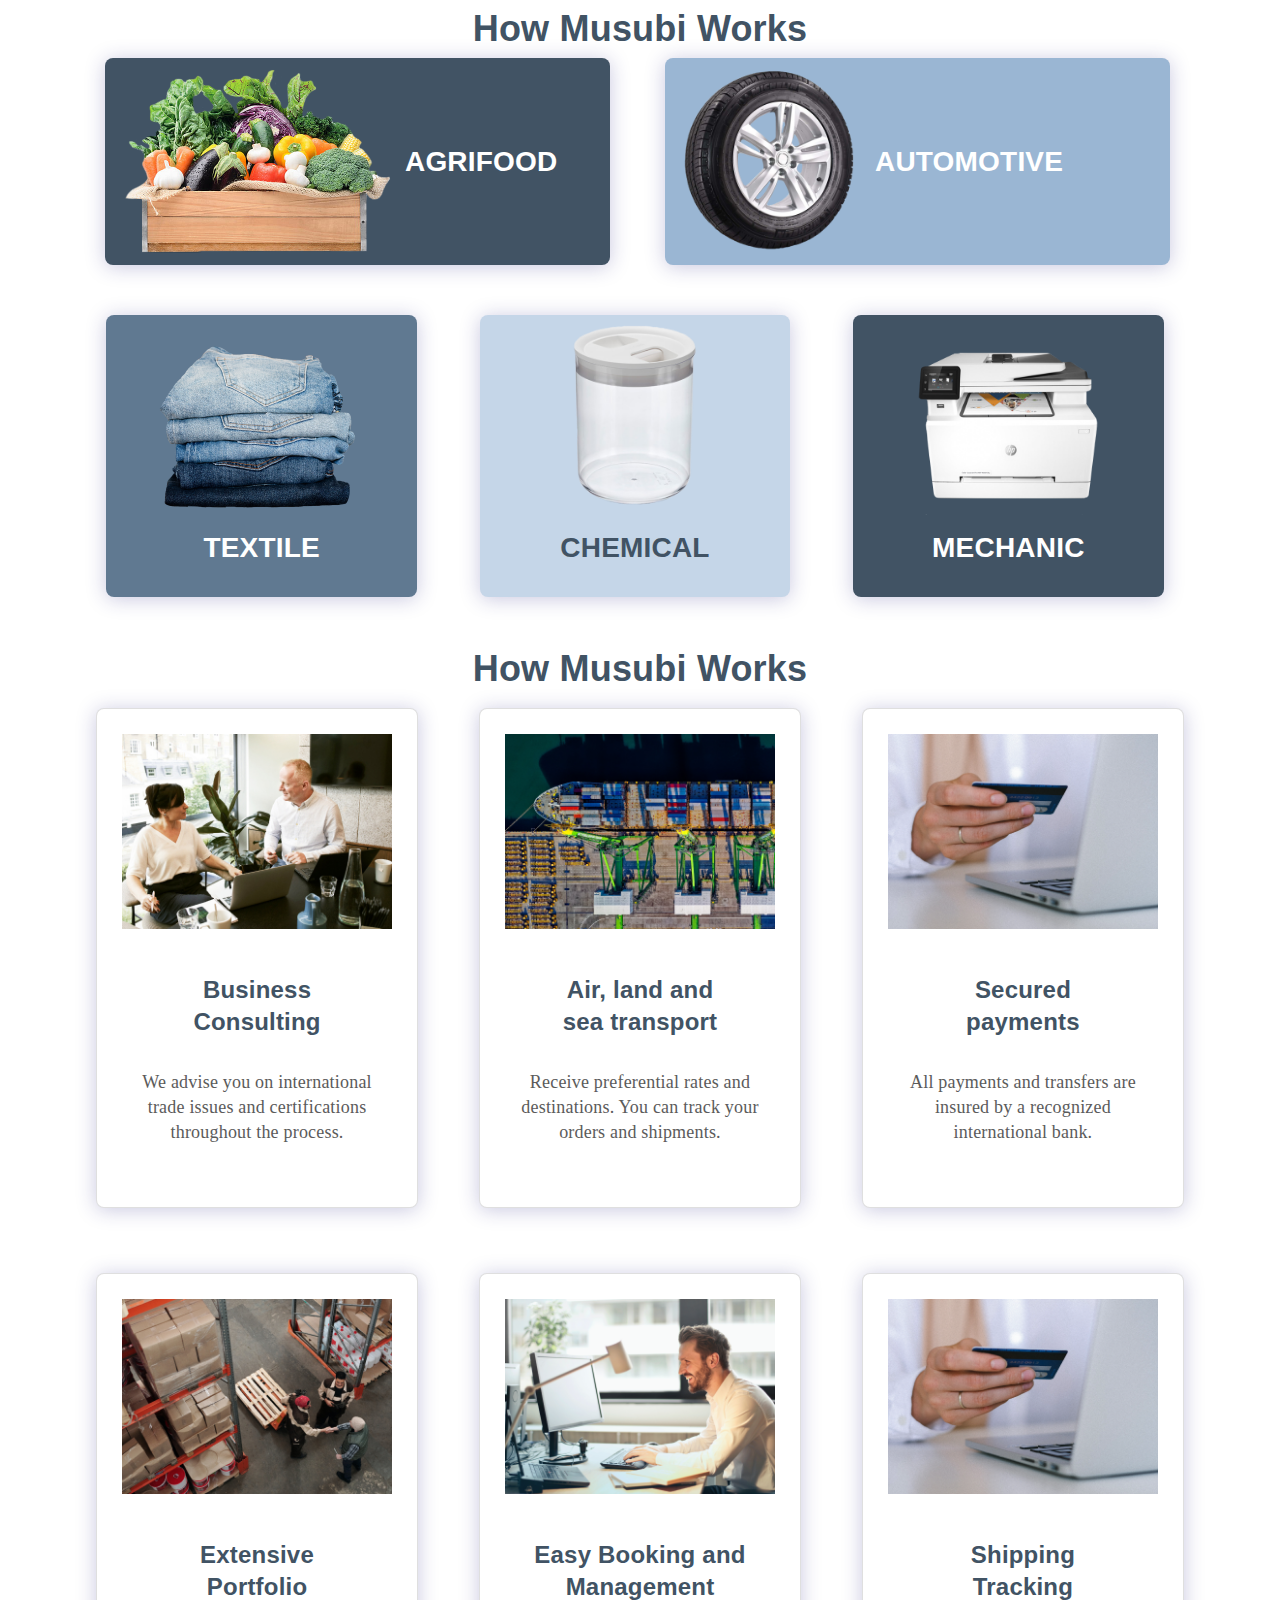
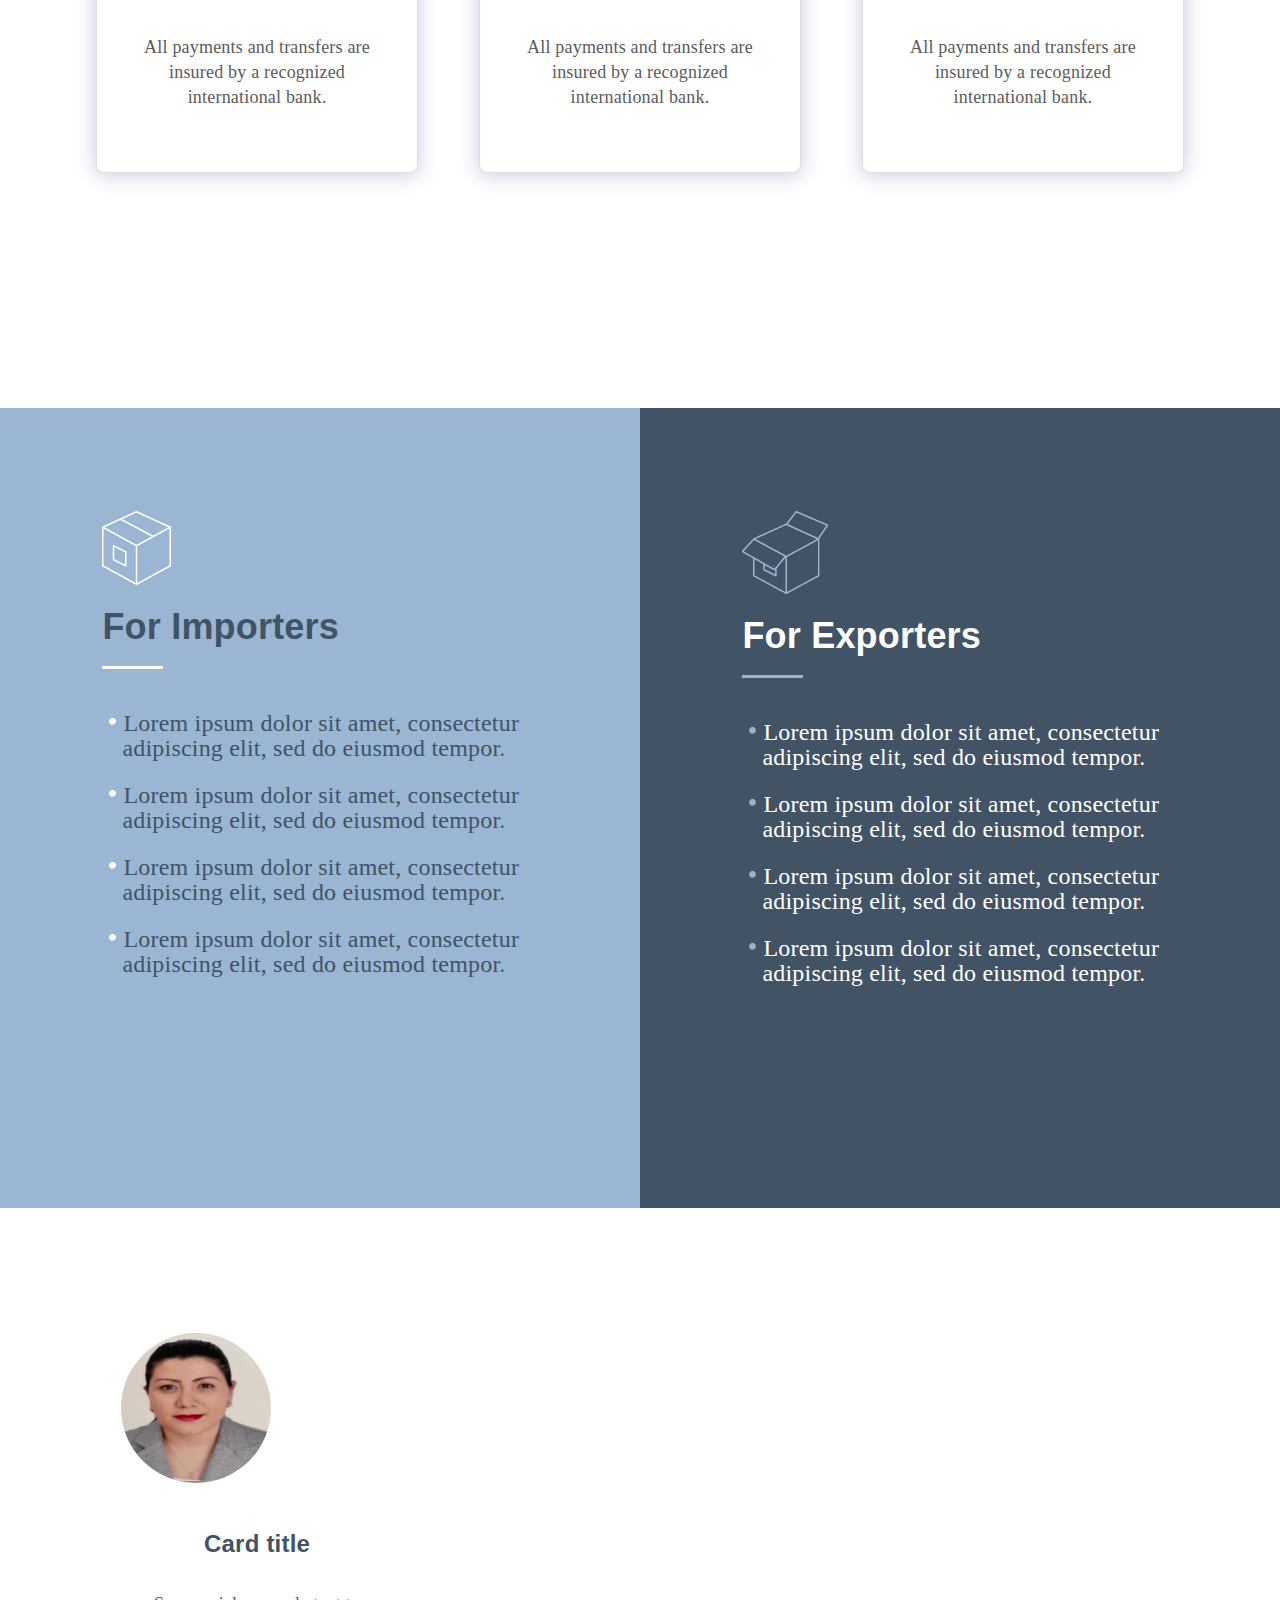
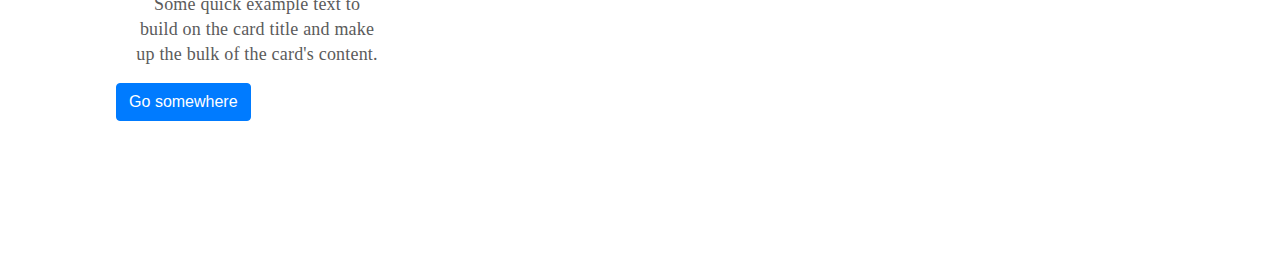
==== commit 4e843946: "name change home to index" ====
--- a/index.html
+++ b/index.html
@@ -13,11 +13,12 @@
     <link rel="stylesheet" href="https://stackpath.bootstrapcdn.com/bootstrap/4.5.2/css/bootstrap.min.css"
         integrity="sha384-JcKb8q3iqJ61gNV9KGb8thSsNjpSL0n8PARn9HuZOnIxN0hoP+VmmDGMN5t9UJ0Z" crossorigin="anonymous">
     <link rel="stylesheet" href="https://cdnjs.cloudflare.com/ajax/libs/font-awesome/5.11.2/css/all.min.css">
-    <link rel="stylesheet" href="style.css">
+    <link rel="stylesheet" href="home.css">
 </head>
 
 <body>
-    <!-- header starts -->
+
+
     <header>
         <div class="top"></div>
         <nav class="topbar-2 navbar navbar-expand-lg navbar-light bg-light ">
@@ -58,9 +59,15 @@
             </ul>
             <div class="nav-account-link">
 
-                <ul class="navbar-nav">
+                <ul class="navbar-nav nav-2">
                     <li class="nav-item">
-                        <a class="nav-link " href="#">Create an account</a>
+                        <a class="nav-link nav-2-a" href="#">Sign In Exporter</a>
+                    </li>
+                    <li class="nav-item">
+                        <a class="nav-link nav-2-a" href="#">Sign In Importer</a>
+                    </li>
+                    <li class="nav-item">
+                        <a class="nav-link nav-2-a" href="#">Create an account</a>
                     </li>
                 </ul>
 
@@ -69,9 +76,7 @@
 
 
         <section class="section-topbar-3">
-            <div class="brand-logo">
-                <img src="images/logo1.PNG" alt="">
-            </div>
+
             <div>
                 <nav class="navbar navbar-light ">
                     <form class="form-inline">
@@ -81,12 +86,6 @@
                     </form>
                 </nav>
             </div>
-            <div class="user-profile">
-                <img class="profile-img" src="images/profile.png" alt="">
-                <span class="hello-span">Hello, Romina</span>
-                <br>
-                <span class="log-out-span">Log out</span>
-            </div>
         </section>
 
 
@@ -124,265 +123,237 @@
             </nav>
         </div>
 
+
     </header>
-    <!-- header ends -->
-
-    <!-- exporter section starts -->
-    <section class="exporter-section">
-        <div class="container-fluid topbar-3 mt-4">
-            <div class="row d-flex align-items-center ">
-                <div class="col-1">
-                    <img src="images/exporter-logo.PNG" class="exporter-logo" alt="">
-
-                </div>
-                <div class="col-sm-8">
-                    <h1 class="exporter-heading font-weight-bolder">Name of the exporter</h1>
-                </div>
-                <div class="container d-flex flex-column mt-4 flex-wrap">
-
-                    <div class="col-sm-12 d-flex exporter-para">
-                        <p>Exports products from Mexico</p>
-                        <img src="images/flag-1.PNG" class="flag-1" alt="">
-                        <img src="icons/arrow.PNG" class="arrow" alt="">
-                        <p class="export-2-para"><strong class="ml-2"> to</strong> United States and Italy</p>
-                        <img src="images/flag-2.PNG" class="flag-2" alt="">
-                        <img src="images/flag-3.PNG" class="flag-3" alt="">
-
-                    </div>
-                    <div class="col-12 stars-icons">
-                        <i class="fas fa-star"></i>
-                        <i class="fas fa-star"></i>
-                        <i class="fas fa-star"></i>
-                        <i class="fas fa-star"></i>
-                        <i class="fas fa-star fa-star-light"></i>
-                        <span class="ml-2 star-num">4.7</span>
-                    </div>
-
-                    <div class="col-md-12 mt-4 d-flex exporter-para-2 ">
-                        <p>Some description or relevant information. Lorem ipsum dolor sit amet, consectetur adipiscing
-                            elit, sed do eiusmod tempor incididunt ut labore et dolore magna aliqua. Ut enim ad minim
-                            veniam, quis nostrud exercitation ullamco laboris nisi ut aliquip ex ea commodo consequat.
-                        </p>
-                        <button type="button" style='background-color:#9AB6D3;color: white;' class="btn">Contact Exporter</button>
-
-                    </div>
-
-                </div>
-            </div>
-        </div>
-    </section>
-
-    <!-- exporter section ends -->
-
-    <!-- section-2 starts -->
-
-    <section class="section-2">
-        <div class="collapse-box">
-            <div class="accordion" id="accordionExample">
-                <div class="card">
-                    <div class="card-header" id="headingOne">
-                        <h2 class="mb-0">
-                            <button class="btn btn-block text-left" type="button" data-toggle="collapse"
-                                data-target="#collapseOne" aria-expanded="true" aria-controls="collapseOne">
-                                Price
-                            </button>
-                        </h2>
-                    </div>
-
-                    <div id="collapseOne" class="collapse show" aria-labelledby="headingOne"
-                        data-parent="#accordionExample">
-                        <div class="card-body">
-                            <form class="dropdown-item">
-                                <div class="form-group">
-                                    <input type="range" class="form-control-range" id="formControlRange">
-                                    <span>$100 - $1500</span>
-                                </div>
-                            </form>
+
+    <section class="hero-bg">
+        <div id="carouselExampleCaptions" class="carousel slide" data-ride="carousel">
+            <ol class="carousel-indicators">
+                <li data-target="#carouselExampleCaptions" data-slide-to="0" class="active"></li>
+                <li data-target="#carouselExampleCaptions" data-slide-to="1"></li>
+                <li data-target="#carouselExampleCaptions" data-slide-to="2"></li>
+            </ol>
+            <div class="carousel-inner">
+                <div class="carousel-item active">
+                    <img src="images/bg-home.jpg" class="d-block w-100" alt="...">
+                    <div class="carousel-caption d-none d-md-block">
+                        <h5>MUSUBI</h5>
+                        <p>All in one place</p>
+                    </div>
+                </div>
+                <div class="carousel-item">
+                    <img src="images/bg-home.jpg" class="d-block w-100" alt="...">
+                    <div class="carousel-caption d-none d-md-block">
+                        <h5>MUSUBI</h5>
+                        <p>All in one place</p>
+                    </div>
+                </div>
+                <div class="carousel-item">
+                    <img src="images/bg-home.jpg" class="d-block w-100" alt="...">
+                    <div class="carousel-caption d-none d-md-block">
+                        <h5>MUSUBI</h5>
+                        <p>All in one place</p>
+                    </div>
+                </div>
+            </div>
+        </div>
+    </section>
+
+
+    <section class="musubi-info">
+        <h1 class="muubi-info-heading">How Musubi Works</h1>
+        <img class="musubi-info-img desktop" src="images/musubi-info-desktop.png" alt="">
+        <img class="musubi-info-img mobile" src="images/musubi-info-mobile.png" alt="">
+    </section>
+
+    <section class="explorer-section">
+        <div class="container">
+            <h1 class="explorer-heading">How Musubi Works</h1>
+            <div class="industries-div-1">
+                <div class="agrifood">
+                    <div class="agrifood-div">
+                        <div class="agrifood-img">
+                            <img src="images/agrifood.png" alt="">
                         </div>
-                    </div>
-                </div>
-                <div class="card">
-                    <div class="card-header" id="headingTwo">
-                        <h2 class="mb-0">
-                            <button class="btn btn-block text-left collapsed" type="button" data-toggle="collapse"
-                                data-target="#collapseTwo" aria-expanded="false" aria-controls="collapseTwo">
-                                Capacity
-                            </button>
-                        </h2>
-                    </div>
-                    <div id="collapseTwo" class="collapse" aria-labelledby="headingTwo" data-parent="#accordionExample">
-                        <div class="card-body">
-                            Anim pariatur cliche reprehenderit, enim eiusmod high life accusamus terry richardson ad
-                            squid. 3 wolf moon officia aute, non cupidatat skateboard dolor brunch. Food truck quinoa
-                            nesciunt laborum eiusmod. Brunch 3 wolf moon tempor, sunt aliqua put a bird on it squid
-                            single-origin coffee nulla assumenda shoreditch et. Nihil anim keffiyeh helvetica, craft
-                            beer labore wes anderson cred nesciunt sapiente ea proident. Ad vegan excepteur butcher vice
-                            lomo. Leggings occaecat craft beer farm-to-table, raw denim aesthetic synth nesciunt you
-                            probably haven't heard of them accusamus labore sustainable VHS.
+                        <div class="agrifood-txt">
+                            <strong>AGRIFOOD</strong>
                         </div>
                     </div>
                 </div>
-                <div class="card">
-                    <div class="card-header" id="headingThree">
-                        <h2 class="mb-0">
-                            <button class="btn btn-block text-left collapsed" type="button" data-toggle="collapse"
-                                data-target="#collapseThree" aria-expanded="false" aria-controls="collapseThree">
-                                Availability
-                            </button>
-                        </h2>
-                    </div>
-                    <div id="collapseThree" class="collapse" aria-labelledby="headingThree"
-                        data-parent="#accordionExample">
-                        <div class="card-body">
-                            Anim pariatur cliche reprehenderit, enim eiusmod high life accusamus terry richardson ad
-                            squid. 3 wolf moon officia aute, non cupidatat skateboard dolor brunch. Food truck quinoa
-                            nesciunt laborum eiusmod. Brunch 3 wolf moon tempor, sunt aliqua put a bird on it squid
-                            single-origin coffee nulla assumenda shoreditch et. Nihil anim keffiyeh helvetica, craft
-                            beer labore wes anderson cred nesciunt sapiente ea proident. Ad vegan excepteur butcher vice
-                            lomo. Leggings occaecat craft beer farm-to-table, raw denim aesthetic synth nesciunt you
-                            probably haven't heard of them accusamus labore sustainable VHS.
+                <div class="automotive">
+                    <div class="automotive-div">
+                        <div class="automative-img">
+                            <img src="images/automotive.png" alt="">
                         </div>
-                    </div>
-                </div>
-            </div>
-        </div>
-        <div class="images-section">
-            <div class="drp-section">
-                <div class="img-box-1">
-
-                    <div class="dropdown">
-                        <span>Sort By</span>
-                        <button class="btn dropdown-toggle position-drp" type="button" id="dropdownMenu2"
-                            data-toggle="dropdown" aria-haspopup="true" aria-expanded="false">
-                            Position
-                        </button>
-                        <div class="dropdown-menu" aria-labelledby="dropdownMenu2">
-                            <button class="dropdown-item" type="button">Action</button>
-                            <button class="dropdown-item" type="button">Another action</button>
-                            <button class="dropdown-item" type="button">Something else here</button>
+                        <div class="automative-txt">
+                            <strong>AUTOMOTIVE</strong>
                         </div>
                     </div>
                 </div>
-
-                <div class="img-box-2">
-                    <div class="dropdown">
-                        <span>12</span>
-                        <button class="btn dropdown-toggle number-drp" type="button" id="dropdownMenu2"
-                            data-toggle="dropdown" aria-haspopup="true" aria-expanded="false">
-                            Show
-
-                        </button>
-                        <i class="fas fa-bars bars-drp-1"></i>
-                        <i class="fas fa-bars bars-drp-2"></i>
-                        <div class="dropdown-menu" aria-labelledby="dropdownMenu2">
-                            <button class="dropdown-item" type="button">Action</button>
-                            <button class="dropdown-item" type="button">Another action</button>
-                            <button class="dropdown-item" type="button">Something else here</button>
-                        </div>
-
-                    </div>
-                </div>
-            </div>
-
-            <div class="images-cards">
-                <div class="main-cards">
-                    <div class="card" style="width: 14rem;">
-                        <img src="images/fruits-pic.jpeg" class="card-img-top" alt="...">
-                        <div class="card-body">
-                            <h5 class="card-title">Name of the product</h5>
-                            <img src="icons/stars.png" alt="">
-                            <span>4.7</span>
-                            <h5 class="card-end-txt">from $70 USD</h5>
-                            <div class="card-icons">
-                                <i class="far fa-heart"></i>
-                                <button onClick="location.href='product.html'" class="order-btn">Order</button>
-                                <i class="fas fa-chart-bar"></i>
-                            </div>
-
-                        </div>
-                    </div>
-
-                    <div class="card" style="width: 14rem;">
-                        <img src="images/fruits-pic.jpeg" class="card-img-top" alt="...">
-                        <div class="card-body">
-                            <h5 class="card-title">Name of the product</h5>
-                            <img src="icons/stars.png" alt="">
-                            <span>4.7</span>
-                            <h5 class="card-end-txt">from $70 USD</h5>
-                            <div class="card-icons">
-                                <i class="far fa-heart"></i>
-                                <button onClick="location.href='product.html'" class="order-btn">Order</button>
-                                <i class="fas fa-chart-bar"></i>
-                            </div>
-                        </div>
-                    </div>
-
-                    <div class="card" style="width: 14rem;">
-                        <img src="images/fruits-pic.jpeg" class="card-img-top" alt="...">
-                        <div class="card-body">
-                            <h5 class="card-title">Name of the product</h5>
-                            <img src="icons/stars.png" alt="">
-                            <span>4.7</span>
-                            <h5 class="card-end-txt">from $70 USD</h5>
-                            <div class="card-icons">
-                                <i class="far fa-heart"></i>
-                                <button onClick="location.href='product.html'" class="order-btn">Order</button>
-                                <i class="fas fa-chart-bar"></i>
-                            </div>
-                        </div>
-                    </div>
-
-                    <div class="card" style="width: 14rem;">
-                        <img src="images/fruits-pic.jpeg" class="card-img-top" alt="...">
-                        <div class="card-body">
-                            <h5 class="card-title">Name of the product</h5>
-                            <img src="icons/stars.png" alt="">
-                            <span>4.7</span>
-                            <h5 class="card-end-txt">from $70 USD</h5>
-                            <div class="card-icons">
-                                <i class="far fa-heart"></i>
-                                <button onClick="location.href='product.html'" class="order-btn">Order</button>
-                                <i class="fas fa-chart-bar"></i>
-                            </div>
-
-                        </div>
-                    </div>
-
-                    <div class="card" style="width: 14rem;">
-                        <img src="images/fruits-pic.jpeg" class="card-img-top" alt="...">
-                        <div class="card-body">
-                            <h5 class="card-title">Name of the product</h5>
-                            <img src="icons/stars.png" alt="">
-                            <span>4.7</span>
-                            <h5 class="card-end-txt">from $70 USD</h5>
-                            <div class="card-icons">
-                                <i class="far fa-heart"></i>
-                                <button onClick="location.href='product.html'" class="order-btn">Order</button>
-                                <i class="fas fa-chart-bar"></i>
-                            </div>
-                        </div>
-                    </div>
-
-                    <div class="card" style="width: 14rem;">
-                        <img src="images/fruits-pic.jpeg" class="card-img-top" alt="...">
-                        <div class="card-body">
-                            <h5 class="card-title">Name of the product</h5>
-                            <img src="icons/stars.png" alt="">
-                            <span>4.7</span>
-                            <h5 class="card-end-txt">from $70 USD</h5>
-                            <div class="card-icons">
-                                <i class="far fa-heart"></i>
-                                <button onClick="location.href='product.html'" class="order-btn">Order</button>
-                                <i class="fas fa-chart-bar"></i>
-                            </div>
-                        </div>
-                    </div>
-
-                </div>
-            </div>
-        </div>
-    </section>
-
+            </div>
+            <div class="industries-div-2">
+                <div class="textile-div">
+                    <div class="textile-img">
+                        <img src="images/JEANS.png" alt="">
+                    </div>
+                    <div class="textile-txt">
+                        <h6>TEXTILE</h6>
+                    </div>
+                </div>
+                <div class="chemical-div">
+                    <div class="chemical-img">
+                        <img src="images/chemical.png" alt="">
+                    </div>
+                    <div class="chemical-txt">
+                        <h6>CHEMICAL</h6>
+                    </div>
+                </div>
+                <div class="mechanic-div">
+                    <div class="mechanic-img">
+                        <img src="images/mechanic.png" alt="">
+                    </div>
+                    <div class="mechanic-txt">
+                        <h6>MECHANIC</h6>
+                    </div>
+                </div>
+            </div>
+        </div>
+    </section>
+
+    <section class="musubi-cards">
+
+        <h1 class="musubi-card-heading">How Musubi Works</h1>
+        <div class="container">
+
+
+            <div class="card" style="width: 18rem;">
+                <img src="images/business-consulting.jpg" class="card-img-top" alt="...">
+                <div class="card-body">
+                    <h5 class="card-title">Business<br>
+                        Consulting</h5>
+                    <p class="card-text">We advise you on international
+                        trade issues and certifications
+                        throughout the process.</p>
+
+                </div>
+            </div>
+            <div class="card" style="width: 18rem;">
+                <img src="images/air-land-transport.png" class="card-img-top" alt="...">
+                <div class="card-body">
+                    <h5 class="card-title">Air, land and <br>
+                        sea transport</h5>
+                    <p class="card-text">Receive preferential rates and
+                        destinations. You can track your
+                        orders and shipments.</p>
+
+                </div>
+            </div>
+            <div class="card" style="width: 18rem;">
+                <img src="images/secured-payment.png" class="card-img-top" alt="...">
+                <div class="card-body">
+                    <h5 class="card-title">Secured <br>
+                        payments</h5>
+                    <p class="card-text">All payments and transfers are
+                        insured by a recognized
+                        international bank.</p>
+
+                </div>
+            </div>
+            <div class="card" style="width: 18rem;">
+                <img src="images/extensive-portfolio.png" class="card-img-top" alt="...">
+                <div class="card-body">
+                    <h5 class="card-title">Extensive<br>
+                        Portfolio</h5>
+                    <p class="card-text">All payments and transfers are
+                        insured by a recognized
+                        international bank.</p>
+
+                </div>
+            </div>
+            <div class="card" style="width: 18rem;">
+                <img src="images/easy-booking.png" class="card-img-top" alt="...">
+                <div class="card-body">
+                    <h5 class="card-title">Easy Booking and
+                        <br>
+                        Management</h5>
+                    <p class="card-text">All payments and transfers are
+                        insured by a recognized
+                        international bank.</p>
+
+                </div>
+            </div>
+            <div class="card" style="width: 18rem;">
+                <img src="images/secured-payment.png" class="card-img-top" alt="...">
+                <div class="card-body">
+                    <h5 class="card-title">Shipping<br>
+                        Tracking</h5>
+                    <p class="card-text">All payments and transfers are
+                        insured by a recognized
+                        international bank.</p>
+                </div>
+            </div>
+        </div>
+    </section>
+
+
+    <section class="import-export-data">
+        <div class="import-div">
+            <div class="import-img">
+                <img src="images/import-img.png" alt="">
+            </div>
+            <div class="import-heading">
+                <h6>For Importers</h6>
+                <div id="border"></div>
+            </div>
+            <div class="import-list">
+                <ul class="import-ul">
+                    <li class="import-li">Lorem ipsum dolor sit amet, consectetur
+                        adipiscing elit, sed do eiusmod tempor.</li>
+                    <li class="import-li">Lorem ipsum dolor sit amet, consectetur
+                        adipiscing elit, sed do eiusmod tempor.</li>
+                    <li class="import-li">Lorem ipsum dolor sit amet, consectetur
+                        adipiscing elit, sed do eiusmod tempor.</li>
+                    <li class="import-li">Lorem ipsum dolor sit amet, consectetur
+                        adipiscing elit, sed do eiusmod tempor.</li>
+                </ul>
+            </div>
+        </div>
+        <div class="export-div">
+            <div class="export-img">
+                <img src="images/export-img.png" alt="">
+            </div>
+            <div class="export-heading">
+                <h6>For Exporters</h6>
+                <div id="border-2"></div>
+            </div>
+            <div class="export-list">
+                <ul class="export-ul">
+                    <li class="export-li">Lorem ipsum dolor sit amet, consectetur
+                        adipiscing elit, sed do eiusmod tempor.</li>
+                    <li class="export-li">Lorem ipsum dolor sit amet, consectetur
+                        adipiscing elit, sed do eiusmod tempor.</li>
+                    <li class="export-li">Lorem ipsum dolor sit amet, consectetur
+                        adipiscing elit, sed do eiusmod tempor.</li>
+                    <li class="export-li">Lorem ipsum dolor sit amet, consectetur
+                        adipiscing elit, sed do eiusmod tempor.</li>
+                </ul>
+            </div>
+        </div>
+    </section>
+
+
+    <section class="team-section">
+        <div class="container">
+            <div class="team-card card" style="width: 18rem;">
+                <img src="images/didi.jpeg" class="card-img-top" alt="...">
+                <div class="team-card-body card-body">
+                  <h5 class="team-card-title card-title">Card title</h5>
+                  <p class="team-card-text card-text">Some quick example text to build on the card title and make up the bulk of the card's content.</p>
+                  <a href="#" class="btn btn-primary">Go somewhere</a>
+                </div>
+              </div>
+        </div>
+    </section>
 
     <!-- JS, Popper.js, and jQuery -->
     <script src="https://code.jquery.com/jquery-3.5.1.slim.min.js"
--- a/home.css
+++ b/home.css
@@ -0,0 +1,1098 @@
+* {
+    margin: 0;
+    padding: 0;
+    box-sizing: border-box;
+}
+
+.top {
+    background-color: rgb(82, 86, 89);
+    width: 100%;
+    height: 60px;
+}
+
+.topbar-2 {
+    display: flex;
+    justify-content: space-between;
+}
+
+.navbar-light .navbar-nav .nav-link {
+    color: rgba(0, 0, 0, .5);
+    margin: 0 18px;
+}
+
+.nav-item h1 {
+    padding: 10px 50px !important;
+    font-size: 14px !important;
+}
+
+.navbar-toggler-icon {
+    display: inline-block;
+    width: 28px !important;
+    height: 24px !important;
+}
+
+.bar-ty {
+    display: flex;
+}
+
+.bar-ty a {
+    margin-left: 0px;
+}
+
+.bar-chart-icon {
+    width: 20px;
+    height: 20px;
+    padding-left: 2.2px !important;
+    margin-top: 9px;
+    margin-left: 10px;
+}
+
+.nav-2 {
+    display: flex !important;
+    flex-wrap: nowrap;
+}
+
+.nav-2 .nav-2-a {
+    margin-left: 0px !important;
+}
+
+.section-topbar-3 {
+    display: flex;
+    align-items: center;
+    flex-wrap: wrap;
+    margin-left: 270px;
+}
+
+.search-input {
+    width: 320px !important;
+    height: 50px;
+}
+
+.topbar-3 {
+    padding-left: 50px;
+    padding-right: 20px;
+}
+
+.topbar-4 {
+    background-color: #9AB6D3;
+    padding: 20px !important;
+}
+
+.form-inline {
+    flex-flow: nowrap;
+}
+
+.search-btn {
+    background-color: #9AB6D3;
+    color: white;
+    height: 50px;
+    width: 119px;
+    border: none;
+}
+
+.navbar-light {
+    color: white !important;
+}
+
+.nav-item h1 {
+    color: white !important;
+}
+
+.nav-link {
+    margin: 0 50px;
+}
+
+.topbar-4-pd {
+    padding: 1px 0px 1px 80px;
+    /* padding: 0px 0px 0px 0px; */
+    height: max-content;
+}
+
+.topbar-4-pd h1 {
+    font-size: 19px;
+}
+
+.carousel-caption {
+    position: absolute;
+    top: 232px;
+    right: 66%;
+    bottom: 20px;
+    left: 11%;
+    z-index: 10;
+    padding-top: 20px;
+    padding-bottom: 20px;
+    color: #fff;
+    text-align: center;
+}
+
+.carousel-caption h5 {
+    font-size: 45px;
+    font-weight: bold;
+    letter-spacing: 11px;
+}
+
+.carousel-caption p {
+    font-size: 30px;
+    letter-spacing: 5px;
+    padding-left: 25px !important;
+}
+
+.musubi-info {
+    margin-top: 20px;
+}
+
+.muubi-info-heading {
+    text-align: center;
+    font-weight: 700;
+    font-size: 36px;
+    letter-spacing: 0.2px;
+    color: #415364;
+}
+
+.musubi-info-img {
+    width: 100%;
+}
+
+.musubi-info-img.mobile {
+    display: none;
+}
+
+.explorer-section {
+    margin-top: 20px;
+}
+
+.explorer-heading {
+    text-align: center;
+    font-weight: 700;
+    font-size: 36px;
+    letter-spacing: 0.2px;
+    color: #415364;
+}
+
+.industries-div-1 {
+    display: flex;
+    flex-wrap: wrap;
+}
+
+.agrifood {
+    width: 50%;
+    display: flex;
+    justify-content: center;
+}
+
+.agrifood-div {
+    width: 91%;
+    height: 207px;
+    margin-right: 10px;
+    background: #415364;
+    box-shadow: 0px 2px 20px rgba(38, 36, 131, 0.25);
+    border-radius: 8px;
+    display: flex;
+    align-items: center;
+}
+
+.agrifood-img img {
+    width: 300px;
+    object-fit: contain;
+}
+
+.agrifood-txt strong {
+    font-weight: 700;
+    color: white;
+    font-size: 28px;
+    letter-spacing: 0.2px;
+    font-style: normal;
+}
+
+.automotive {
+    width: 50%;
+    display: flex;
+    justify-content: center;
+}
+
+.automotive-div {
+    width: 91%;
+    height: 207px;
+    margin-left: 10px;
+    margin-right: 10px;
+    background: #9AB6D3;
+    box-shadow: 0px 2px 20px rgba(38, 36, 131, 0.25);
+    border-radius: 8px;
+    display: flex;
+    align-items: center;
+}
+
+.automative-img img {
+    width: 210px;
+    object-fit: contain;
+}
+
+.automative-txt strong {
+    font-weight: 700;
+    color: white;
+    font-size: 28px;
+    letter-spacing: 0.2px;
+    font-style: normal;
+}
+
+.industries-div-2 {
+    display: flex;
+    justify-content: space-around;
+    flex-wrap: wrap;
+    margin-top: 50px;
+    margin-bottom: 40px;
+}
+
+.textile-div {
+    width: 28%;
+    height: 282px;
+    margin-right: 10px;
+    background: #607991;
+    box-shadow: 0px 2px 20px rgba(38, 36, 131, 0.25);
+    border-radius: 8px;
+    text-align: center;
+    display: flex;
+    flex-wrap: wrap;
+    flex-direction: column;
+}
+
+.chemical-div {
+    width: 28%;
+    height: 282px;
+    margin-left: 10px;
+    margin-right: 10px;
+    background: #C5D6E8;
+    box-shadow: 0px 2px 20px rgba(38, 36, 131, 0.25);
+    border-radius: 8px;
+    text-align: center;
+    display: flex;
+    flex-direction: column;
+}
+
+.mechanic-div {
+    width: 28%;
+    height: 282px;
+    margin-left: 10px;
+    margin-right: 10px;
+    background: #415364;
+    box-shadow: 0px 2px 20px rgba(38, 36, 131, 0.25);
+    border-radius: 8px;
+    text-align: center;
+    display: flex;
+    flex-direction: column;
+}
+
+.textile-txt h6 {
+    font-style: normal;
+    font-weight: bold;
+    font-size: 28px;
+    line-height: 5px;
+    text-align: center;
+    letter-spacing: 0.2px;
+    color: #FFFFFF;
+}
+
+.chemical-txt h6 {
+    font-style: normal;
+    font-weight: bold;
+    font-size: 28px;
+    line-height: 65px;
+    text-align: center;
+    letter-spacing: 0.2px;
+    color: #415364;
+}
+
+.chemical-img img {
+    width: 200px;
+}
+
+.mechanic-img img {
+    width: 200px;
+}
+
+.mechanic-txt h6 {
+    font-style: normal;
+    font-weight: bold;
+    font-size: 28px;
+    line-height: 65px;
+    text-align: center;
+    letter-spacing: 0.2px;
+    color: #FFFFFF;
+}
+
+.musubi-cards {
+    margin-top: 50px;
+    margin-bottom: 50px;
+}
+
+.musubi-cards .container {
+    display: flex;
+    justify-content: space-between;
+    flex-wrap: wrap;
+}
+
+.musubi-card-heading {
+    text-align: center;
+    font-weight: 700;
+    font-size: 36px;
+    letter-spacing: 0.2px;
+    color: #415364;
+}
+
+.card {
+    /* width: 29% !important; */
+    min-width: 29% !important;
+    margin-top: 10px;
+    margin-bottom: 55px;
+    margin-left: 1%;
+    margin-right: 1%;
+    height: 500px;
+    background: #FFFFFF;
+    box-shadow: 0px 2px 20px rgba(38, 36, 131, 0.25);
+    border-radius: 8px;
+}
+
+.card img {
+    padding: 25px;
+}
+
+.card-title {
+    font-size: 24px;
+    letter-spacing: 0.2px;
+    color: #415364;
+    text-align: center;
+    line-height: 32px;
+    font-weight: bold;
+}
+
+.card-text {
+    padding-top: 20px;
+    font-family: Minion Pro;
+    font-style: normal;
+    font-weight: normal;
+    font-size: 18px;
+    line-height: 25px;
+    text-align: center;
+    letter-spacing: 0.2px;
+    color: #5B5B5B;
+    padding-left: 19px;
+    padding-right: 19px;
+}
+
+.import-export-data {
+    margin-top: 180px;
+    display: flex;
+    flex-wrap: wrap !important;
+}
+
+.import-div {
+    width: 50%;
+    display: flex;
+    flex-direction: column;
+    height: 800px;
+    background: #9AB6D3;
+    justify-content: flex-start;
+    padding: 8%;
+}
+
+.import-img {
+    margin-bottom: 20px;
+}
+
+.import-heading h6 {
+    font-weight: bold;
+    font-size: 36px;
+    letter-spacing: 0.2px;
+    color: #415364;
+}
+
+#border {
+    width: 61px;
+    border-bottom: 3px solid white;
+    padding-bottom: 10px;
+}
+
+#border-2 {
+    width: 61px;
+    border-bottom: 3px solid#9AB6D3;
+    padding-bottom: 10px;
+}
+
+.import-ul {
+    padding-left: 20px;
+    margin-top: 20px;
+    list-style: none;
+}
+
+.import-ul li::before {
+    content: "•";
+    color: white;
+    display: inline-block;
+    width: 16px;
+    margin-left: -15px;
+    font-size: 28px;
+}
+
+.import-li {
+    padding-top: 20px;
+    font-family: Minion Pro;
+    font-style: normal;
+    font-weight: normal;
+    font-size: 24px;
+    line-height: 25px;
+    letter-spacing: 0.2px;
+    color: #415364;
+}
+
+.export-div {
+    width: 50%;
+    display: flex;
+    flex-direction: column;
+    height: 800px;
+    background: #415364;
+    padding: 8%;
+}
+
+.export-img {
+    margin-bottom: 20px;
+}
+
+.export-heading h6 {
+    font-weight: bold;
+    font-size: 36px;
+    letter-spacing: 0.2px;
+    color: white;
+}
+
+.export-ul {
+    padding-left: 20px;
+    margin-top: 20px;
+    list-style: none;
+}
+
+.export-ul li::before {
+    content: "•";
+    color: #9AB6D3;
+    display: inline-block;
+    width: 16px;
+    margin-left: -15px;
+    font-size: 28px;
+}
+
+.export-li {
+    padding-top: 20px;
+    font-family: Minion Pro;
+    font-style: normal;
+    font-weight: normal;
+    font-size: 24px;
+    line-height: 25px;
+    letter-spacing: 0.2px;
+    color: white;
+}
+
+.team-section {
+    margin-top: 100px;
+}
+
+.team-card {
+    border: none !important;
+    box-shadow: none !important;
+}
+
+.team-card img {
+    height: 200px;
+    width: 200px;
+    transform-style: preserve-3d;
+    border-radius: 50%;
+}
+
+/* .top {
+    background-color: rgb(82, 86, 89);
+    width: 100%;
+    height: 60px;
+}
+
+.top-1 {
+    display: flex;
+    text-decoration: none;
+    list-style: none;
+    align-items: center;
+}
+
+.top-1-a {
+    display: flex;
+}
+
+.bar-chart-data {
+    display: flex;
+    align-items: center;
+}
+
+.bar-chart-icon img {
+    width: 20px;
+    height: 20px;
+    padding-left: 2.2px !important;
+    margin-top: 9px;
+    margin-left: 10px;
+}
+
+.top-1-b {
+    display: flex; 
+} */
+
+@media (max-width: 1024px) {
+    .navbar-light .navbar-nav .nav-link {
+        color: rgba(0, 0, 0, .5);
+        margin: 0 18px;
+    }
+    .nav-item h1 {
+        margin: 0 29px !important;
+        font-size: 15px !important;
+    }
+    .tobar-2-nav {
+        flex-direction: row;
+    }
+    .bar-chart-icon {
+        margin-right: 5px;
+    }
+    .topbar-4-pd {
+        padding: 0px 0px 1px 0px;
+    }
+    .topbar-4-pd h1 {
+        font-size: 24px;
+    }
+    .topbar-4-pd .nav-link {
+        flex-direction: column;
+        margin: 0;
+        margin-left: 66px;
+    }
+}
+
+@media (max-width: 992px) {
+    .exporter-heading {
+        padding-left: 60px;
+    }
+    .nav-item h1 {
+        margin: 0 29px !important;
+        font-size: 15px !important;
+    }
+}
+
+@media (max-width: 768px) {
+    .navbar-light .navbar-nav .nav-link {
+        color: rgba(0, 0, 0, .5);
+        margin: 0 13px;
+    }
+    .nav-item h1 {
+        margin: 0 250px !important;
+        font-size: 14px !important;
+    }
+    .exporter-heading {
+        font-size: 2rem;
+    }
+}
+
+@media (max-width: 576px) {
+    .tobar-2-nav {
+        flex-direction: row;
+    }
+    .navbar-light .navbar-nav .nav-link {
+        color: rgba(0, 0, 0, .5);
+        margin: 0 13px;
+    }
+    .nav-item h1 {
+        margin: 0 170px !important;
+        font-size: 7px !important;
+    }
+    .search-input {
+        width: 174px !important;
+        height: 42px !important;
+        font-size: 10px;
+    }
+    .search-btn {
+        padding: 5px 19px !important;
+        height: 42px;
+        width: 81px;
+    }
+    .topbar-2 {
+        flex-wrap: nowrap;
+        font-size: 10px;
+    }
+    .bar-chart-icon {
+        margin-right: -2px !important;
+        width: 19px;
+        height: 12px;
+    }
+    .topbar-4-pd {
+        padding: 0px 0px 0px 0px;
+        height: max-content;
+    }
+    .topbar-4-pd h1 {
+        font-size: 10px;
+    }
+    .exporter-logo {
+        width: 74px;
+        height: 74px;
+    }
+    .exporter-heading {
+        font-size: 1.6rem;
+        padding-left: 50px;
+    }
+    .exporter-para {
+        padding-left: 5.3rem;
+        /* flex-direction: column; */
+    }
+    .exporter-para-2 {
+        padding-left: 5.3rem;
+    }
+    .exporter-para p {
+        font-size: 14px;
+    }
+    .arrow {
+        width: 30px;
+        height: 26px;
+        margin-left: 20px;
+    }
+    .stars-icons {
+        padding-left: 5.3rem;
+        font-size: 1.2rem !important;
+    }
+    .fa-star {
+        color: #FFB84E;
+        font-size: 1.2rem;
+    }
+    .star-num {
+        font-size: 14px;
+    }
+    .exporter-para-2 {
+        flex-direction: column;
+        width: 450px;
+    }
+    .exporter-para-2 button {
+        border-radius: 50px;
+        height: 50px;
+        width: 190px;
+    }
+    .section-2 {
+        flex-wrap: wrap;
+        justify-content: start;
+        width: 100%;
+    }
+    .img-box-2 {
+        margin-left: 20px;
+    }
+    .img-box-1 span {
+        font-size: 14px;
+    }
+    .img-box-2 span {
+        font-size: 14px;
+        justify-content: center;
+    }
+    .bars-drp-1 {
+        margin-right: 10px;
+        position: absolute;
+        right: -23px;
+        top: 31px;
+    }
+    .bars-drp-2 {
+        margin-right: 10px;
+        position: absolute;
+        right: -46px;
+        top: 31px;
+    }
+    .images-section {
+        width: 100%;
+        margin-left: -22px;
+        margin-top: -8px;
+        display: flex;
+        justify-content: start;
+    }
+    .accordion {
+        width: 30%;
+    }
+    .position-drp {
+        width: 101px !important;
+    }
+    .number-drp {
+        width: 90px !important;
+    }
+    .drp-section {
+        margin-left: 80px;
+    }
+    .images-cards {
+        margin-top: 80px;
+        margin-left: -200px;
+    }
+    .fa-heart {
+        font-size: 14px;
+        padding: 6px;
+    }
+    .fa-chart-bar {
+        font-size: 14px;
+        padding: 6px;
+    }
+    .order-btn {
+        padding: 6px 19px;
+    }
+    .bar-chart-icon {
+        margin-left: 0px;
+        margin-right: 15px;
+    }
+}
+
+@media (max-width: 360px) {
+    .top {
+        height: 50px;
+    }
+    /* .navbar-toggler {
+        font-size: 14px;
+    } */
+    .navbar-light .navbar-nav .nav-link {
+        color: rgba(0, 0, 0, .5);
+        margin: 0 2px;
+        font-size: 9px;
+    }
+    .nav-item h1 {
+        margin: 0 50px !important;
+        font-size: 8px !important;
+    }
+    .bar-chart-icon {
+        width: 15px;
+        height: 10px;
+        margin-top: 10px;
+        margin-right: 8px !important;
+    }
+    .search-input {
+        width: 164px !important;
+        height: 33px !important;
+        font-size: 10px;
+    }
+    .search-btn {
+        padding: 5px 19px !important;
+        height: 33px;
+        width: 88px;
+        margin-left: 10px;
+    }
+    .topbar-4-pd {
+        padding: 0px 10px;
+        height: max-content;
+        text-align: center;
+        margin-top: -10px;
+    }
+    .topbar-4-pd h1 {
+        text-align: center;
+    }
+    .exporter-logo {
+        width: 50px;
+        height: 50px;
+    }
+    .exporter-heading {
+        margin-top: -38px;
+        font-size: 1.3rem;
+        padding-left: 50px;
+    }
+    .exporter-para {
+        padding-left: 3.0rem;
+        width: 70%;
+        text-align: justify;
+        text-justify: inter-word;
+        /* flex-direction: column; */
+    }
+    .exporter-para-2 {
+        padding-left: 3.3rem;
+        font-size: 10px;
+        width: 70%;
+        flex-direction: column;
+        text-align: justify;
+    }
+    .export-2-para {
+        padding-left: 0px;
+        width: 90px;
+    }
+    .exporter-para p {
+        font-size: 10px;
+    }
+    .arrow {
+        width: 20px;
+        height: 16px;
+        margin-left: 1px;
+    }
+    .stars-icons {
+        padding-left: 3.3rem;
+        font-size: 1.2rem !important;
+    }
+    .fa-star {
+        color: #FFB84E;
+        font-size: 0.6rem;
+    }
+    .star-num {
+        font-size: 10px;
+    }
+    .exporter-para-2 button {
+        border-radius: 50px;
+        height: 43px;
+        width: 112px;
+        font-size: 11px;
+    }
+    .section-2 {
+        flex-wrap: wrap;
+        justify-content: start;
+        width: 100%;
+    }
+    .img-box-2 {
+        margin-left: 20px;
+    }
+    .img-box-1 span {
+        font-size: 14px;
+    }
+    .img-box-2 span {
+        font-size: 14px;
+        justify-content: center;
+    }
+    .images-section {
+        width: 100%;
+        margin-left: -22px;
+        margin-top: -8px;
+        display: flex;
+        justify-content: start;
+    }
+    .accordion {
+        width: 25%;
+    }
+    .position-drp {
+        width: 90px !important;
+    }
+    .number-drp {
+        width: 80px !important;
+    }
+    .drp-section {
+        margin-left: 80px;
+    }
+    .images-cards {
+        margin-top: 80px;
+        margin-left: -200px;
+    }
+    .fa-heart {
+        font-size: 14px;
+        padding: 6px;
+    }
+    .fa-chart-bar {
+        font-size: 14px;
+        padding: 6px;
+    }
+    .order-btn {
+        padding: 6px 19px;
+    }
+    .bar-chart-icon {
+        margin-left: 0px;
+        margin-right: 15px;
+    }
+}
+
+@media (max-width: 344px) {
+    .navbar-light .navbar-nav .nav-link {
+        color: rgba(0, 0, 0, .5);
+        font-size: 10px;
+    }
+    .nav-item h1 {
+        margin: 0 45px !important;
+        font-size: 7px !important;
+    }
+    .bar-chart-icon {
+        width: 15px;
+        height: 10px;
+        margin-top: 1px;
+        margin-left: 8px;
+    }
+}
+
+@media (max-width: 332px) {
+    .top {
+        height: 50px;
+    }
+    .navbar-toggler {
+        font-size: 14px;
+    }
+    .navbar-light .navbar-nav .nav-link {
+        color: rgba(0, 0, 0, .5);
+        font-size: 9px;
+    }
+    .nav-item h1 {
+        margin: 0 50px !important;
+        font-size: 7px !important;
+    }
+    .bar-chart-icon {
+        width: 16px;
+        height: 12px;
+        padding-left: 2.2px !important;
+        margin-top: 8px;
+        margin-left: 10px;
+    }
+    .search-input {
+        width: 164px !important;
+        height: 33px !important;
+        font-size: 10px;
+        margin-bottom: 10px;
+    }
+    .search-btn {
+        padding: 5px 19px !important;
+        height: 33px;
+        width: 88px;
+        margin-left: 10px;
+        margin-bottom: 10px;
+    }
+    .topbar-4-pd {
+        padding: 0px 10px;
+        height: max-content;
+        text-align: center;
+        margin-top: -10px;
+    }
+    .topbar-4-pd h1 {
+        text-align: center;
+    }
+    .exporter-logo {
+        width: 50px;
+        height: 50px;
+    }
+    .exporter-heading {
+        margin-top: -30px;
+        font-size: 0.6rem;
+        padding-left: 60px;
+    }
+    .exporter-para {
+        padding-left: 3.0rem;
+        width: 70%;
+        text-align: justify;
+        text-justify: inter-word;
+        /* flex-direction: column; */
+    }
+    .exporter-para-2 {
+        padding-left: 3.3rem;
+        font-size: 10px;
+        width: 70%;
+        flex-direction: column;
+        text-align: justify;
+    }
+    .export-2-para {
+        padding-left: 0px;
+        width: 90px;
+    }
+    .exporter-para p {
+        font-size: 10px;
+    }
+    .arrow {
+        width: 20px;
+        height: 16px;
+        margin-left: 1px;
+    }
+    .stars-icons {
+        padding-left: 3.3rem;
+        font-size: 1.2rem !important;
+    }
+    .fa-star {
+        color: #FFB84E;
+        font-size: 0.6rem;
+    }
+    .star-num {
+        font-size: 10px;
+    }
+    .exporter-para-2 button {
+        border-radius: 50px;
+        height: 43px;
+        width: 112px;
+        font-size: 11px;
+    }
+    .section-2 {
+        flex-wrap: wrap;
+        justify-content: start;
+        width: 100%;
+    }
+    .img-box-2 {
+        margin-left: 20px;
+    }
+    .img-box-1 span {
+        font-size: 14px;
+    }
+    .img-box-2 span {
+        font-size: 14px;
+        justify-content: center;
+    }
+    .images-section {
+        width: 100%;
+        margin-left: -22px;
+        margin-top: -8px;
+        display: flex;
+        justify-content: start;
+    }
+    .accordion {
+        width: 25%;
+    }
+    .position-drp {
+        width: 90px !important;
+    }
+    .number-drp {
+        width: 80px !important;
+    }
+    .drp-section {
+        margin-left: 80px;
+    }
+    .images-cards {
+        margin-top: 80px;
+        margin-left: -200px;
+    }
+    .fa-heart {
+        font-size: 14px;
+        padding: 6px;
+    }
+    .fa-chart-bar {
+        font-size: 14px;
+        padding: 6px;
+    }
+    .order-btn {
+        padding: 6px 19px;
+    }
+    .bar-chart-icon {
+        margin-left: 0px;
+        margin-right: 15px;
+    }
+}
+
+/* 
+@media (max-width: 2560px) {
+    .exporter-logo {
+        width: 200px;
+        height: 200px;
+    }
+    .exporter-heading {
+        color: #415364;
+        font-size: 3.8rem;
+        padding-left: 490px;
+    }
+    .exporter-para{
+        font-size:22px;
+    }
+    .exporter-para-2 p{
+        font-size:22px;
+    }
+    .exporter-para-2 button{
+        height: 72px;
+        font-size: 22px;
+    }
+    .img-box-1 span{
+        font-size: 22px;
+        padding-right: 8px; 
+    }
+    .img-box-2 span{
+        font-size: 22px;
+        padding-right: 8px; 
+    }
+    .topbar-4-pd h1{
+        font-size:22px ;
+    }
+    .exporter-para img{
+        margin-top: 8px;
+    }
+    .export-2-para{
+        padding-left: 50px;
+    }
+} */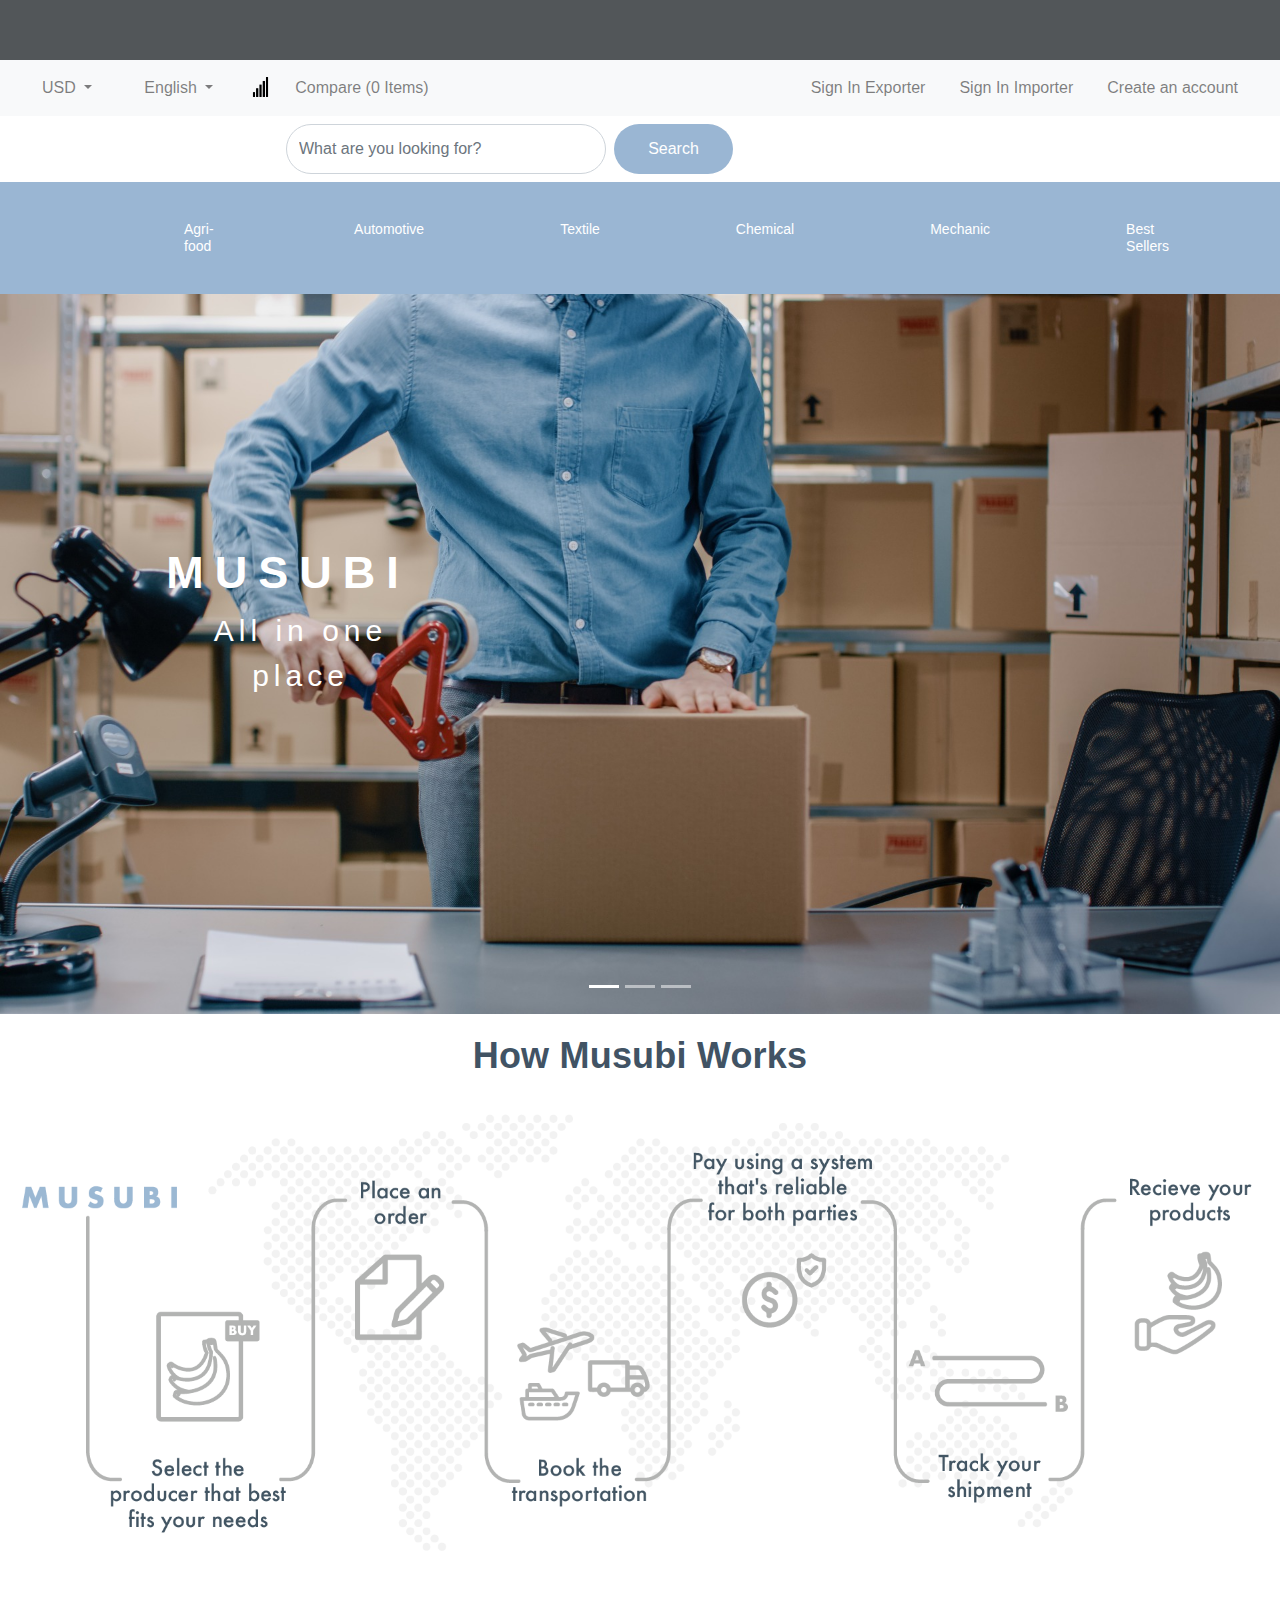
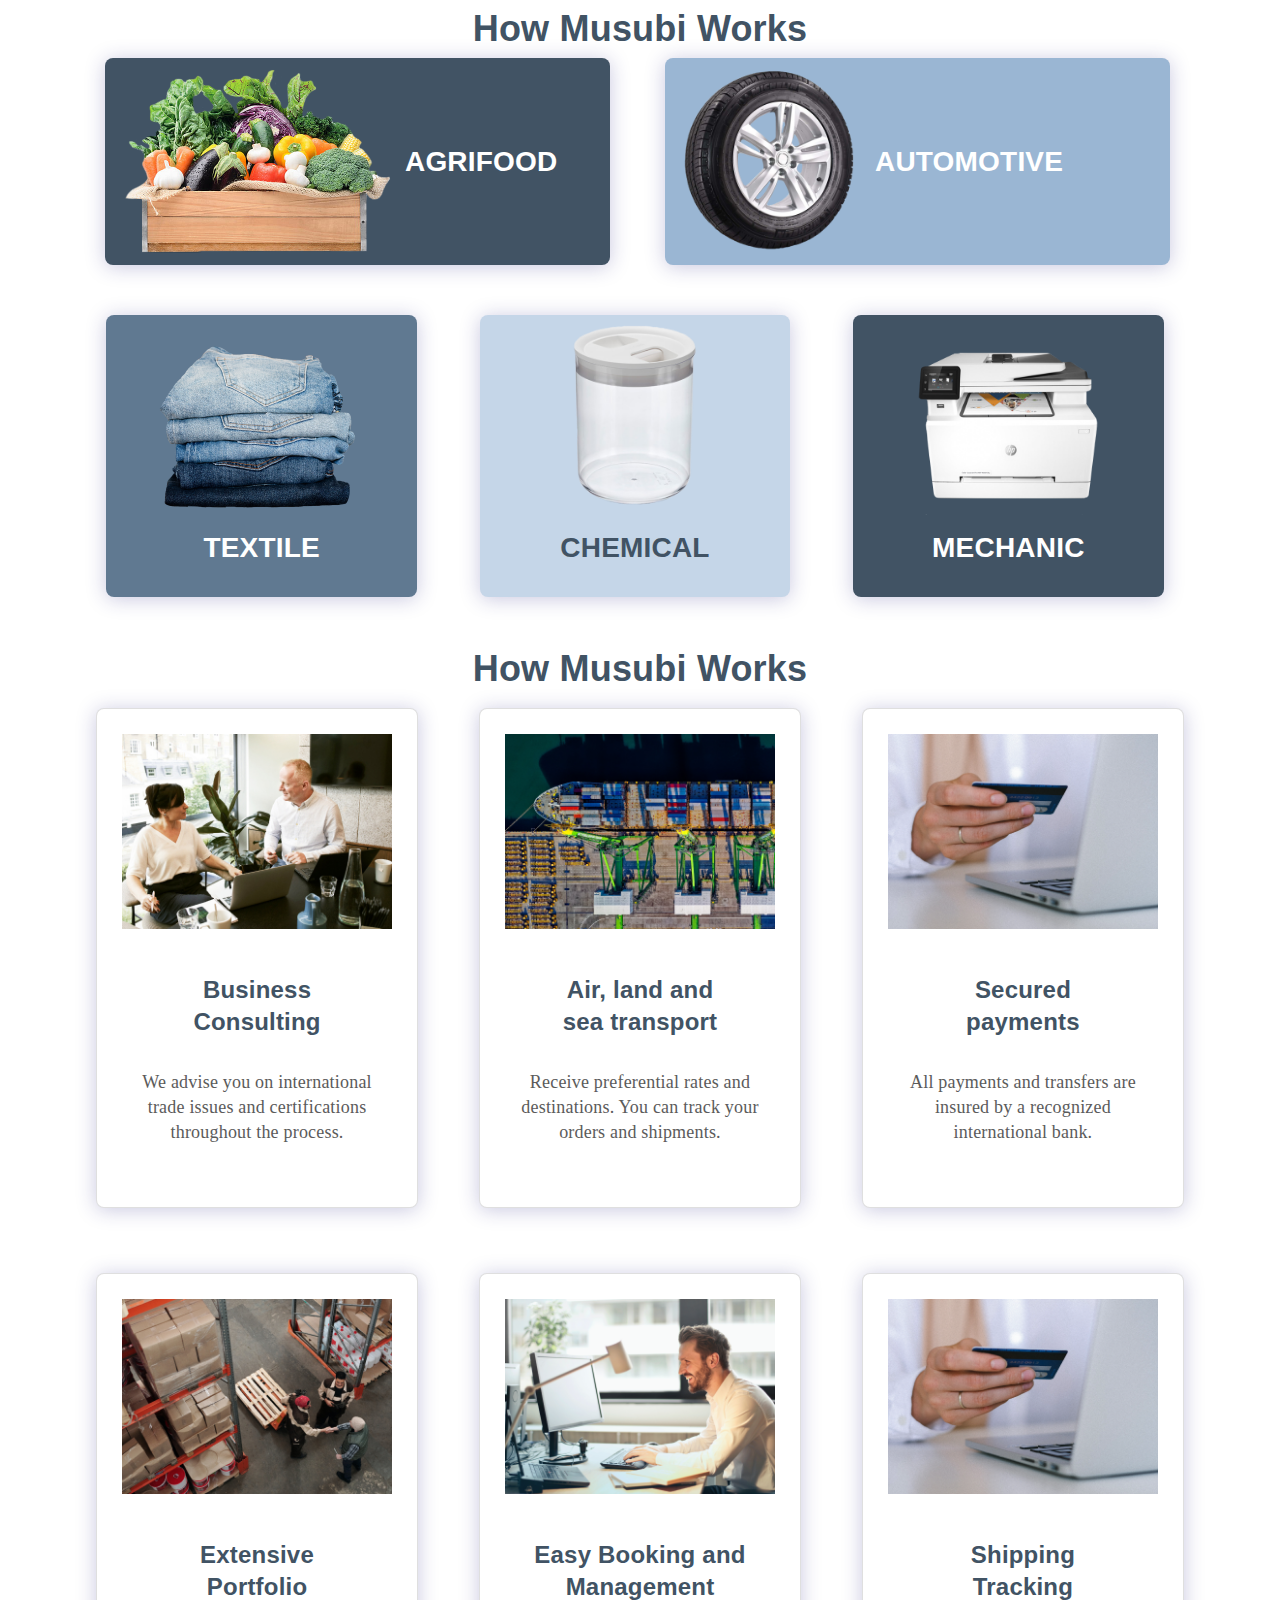
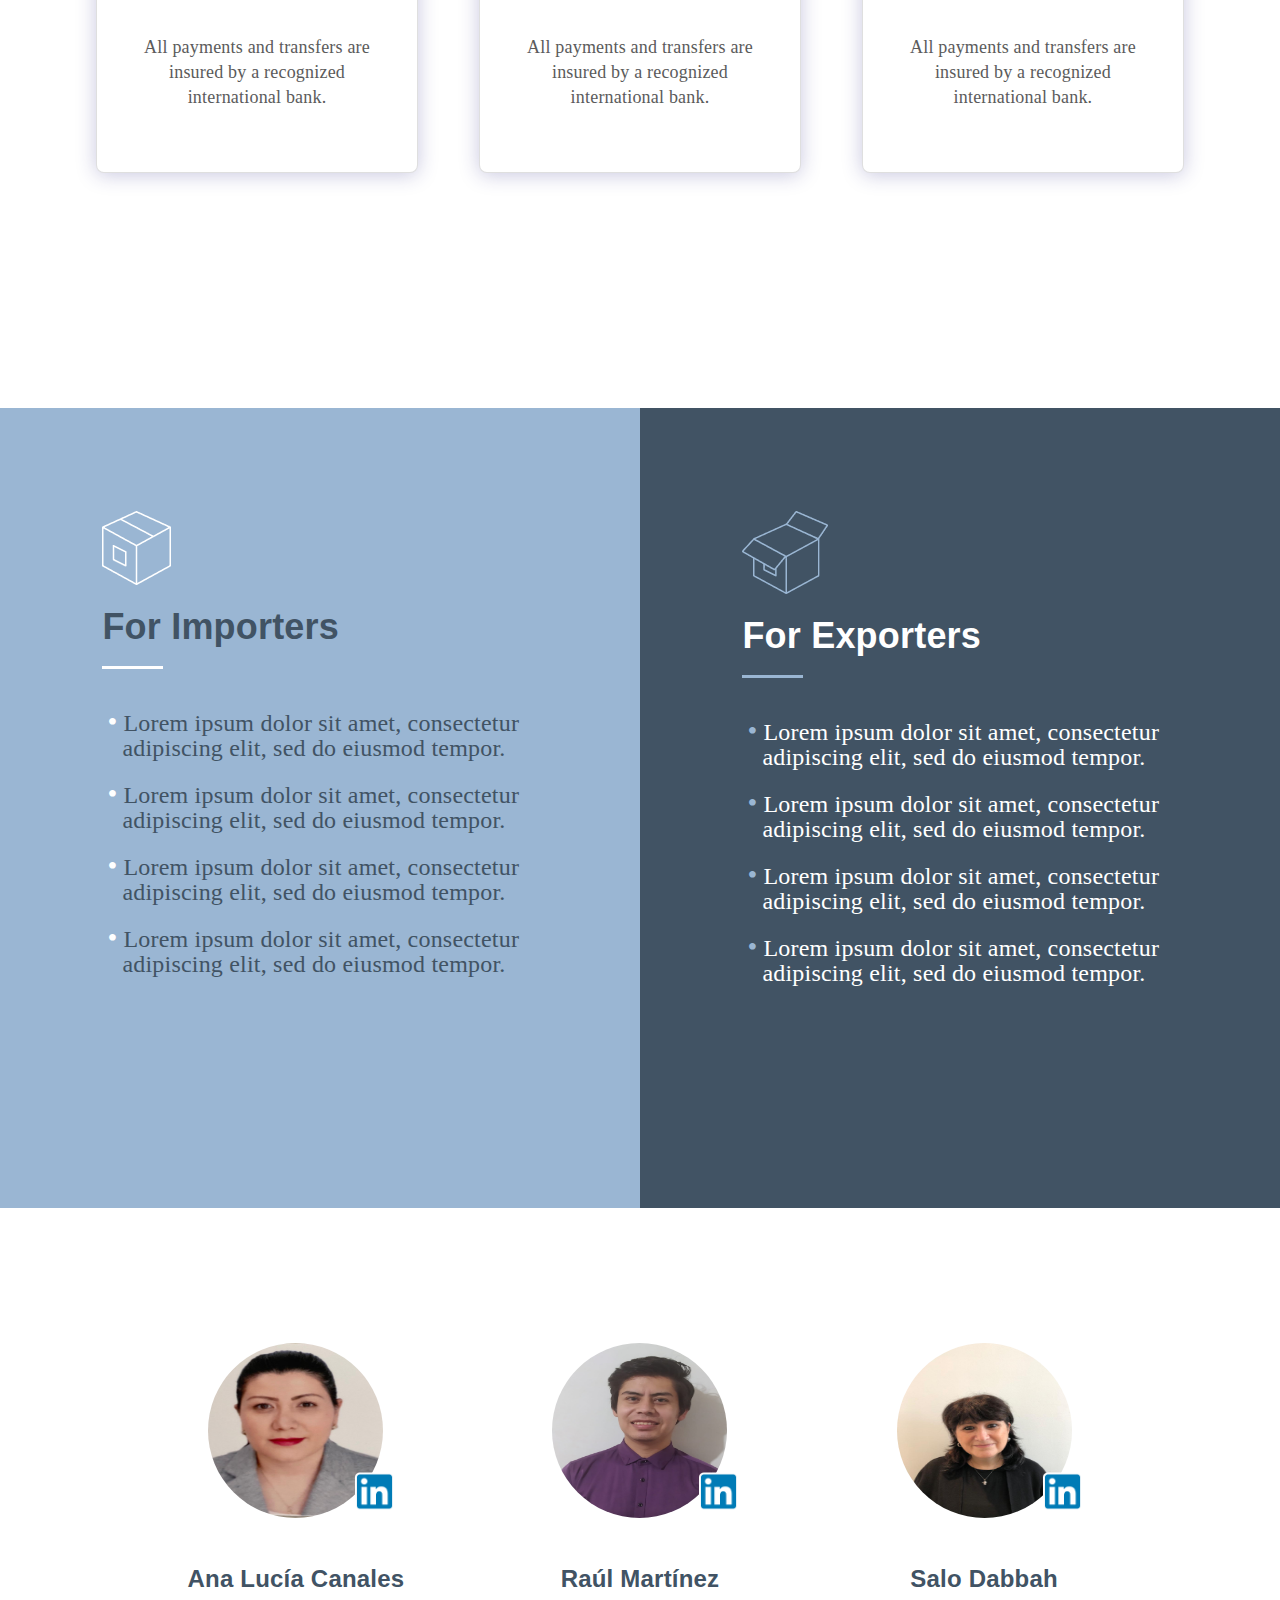
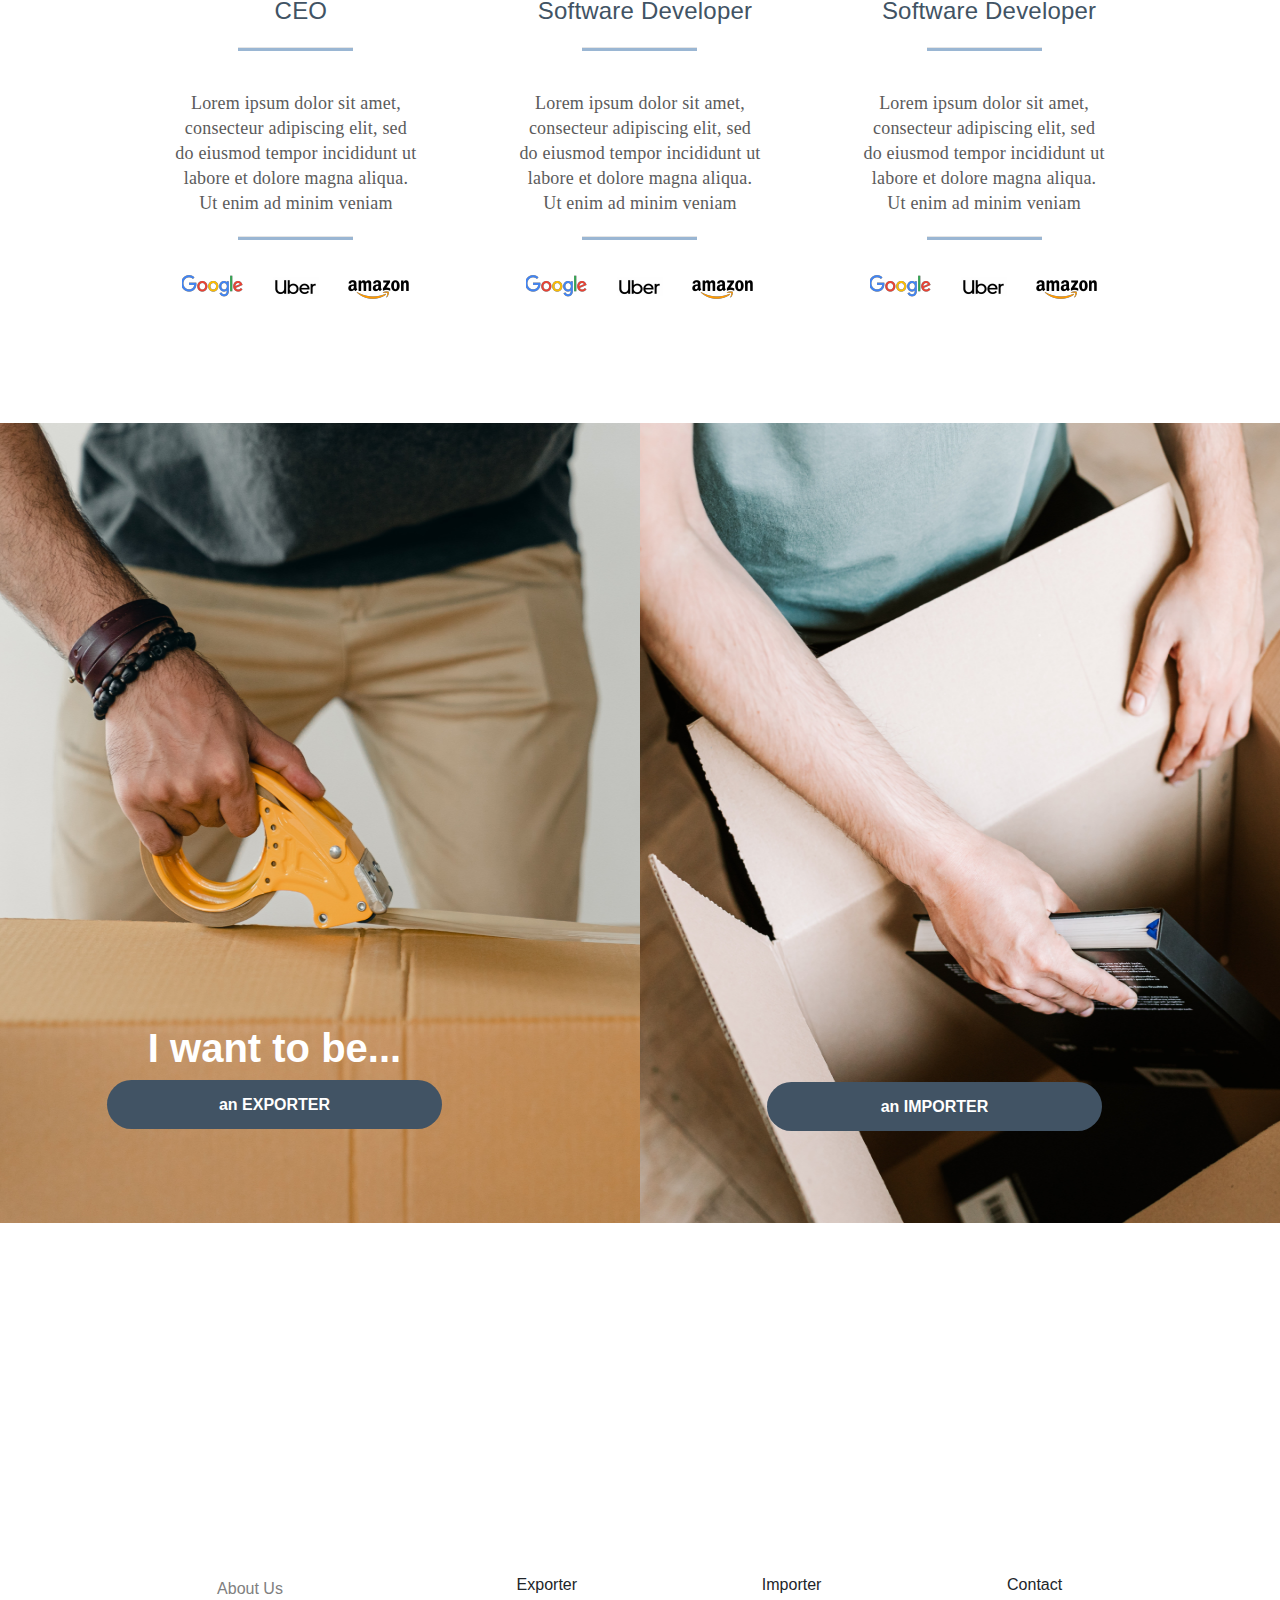
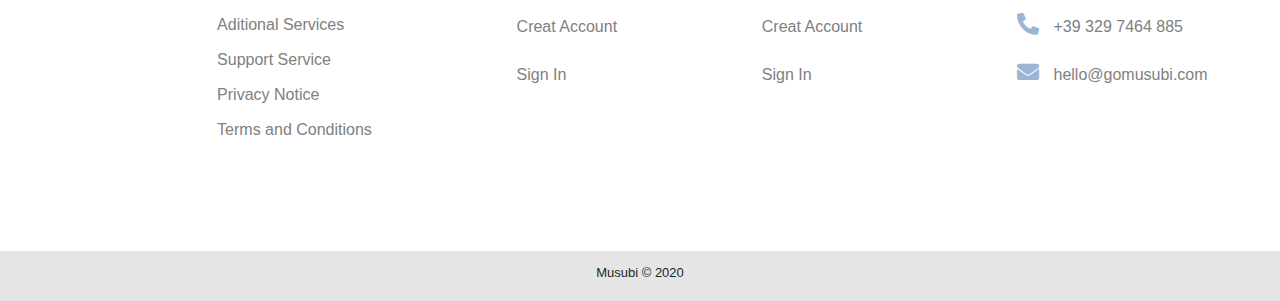
==== commit 5f4cae37: "home page copmleted" ====
--- a/index.html
+++ b/index.html
@@ -346,15 +346,117 @@
         <div class="container">
             <div class="team-card card" style="width: 18rem;">
                 <img src="images/didi.jpeg" class="card-img-top" alt="...">
+                <img src="images/in-img.png" class="card-img-right" alt="">
                 <div class="team-card-body card-body">
-                  <h5 class="team-card-title card-title">Card title</h5>
-                  <p class="team-card-text card-text">Some quick example text to build on the card title and make up the bulk of the card's content.</p>
-                  <a href="#" class="btn btn-primary">Go somewhere</a>
-                </div>
-              </div>
-        </div>
-    </section>
-
+                    <h5 class="team-card-title card-title">Ana Lucía Canales<br><span>CEO</span></h5>
+                    <hr class="bottom-line">
+                    <p class="team-card-text card-text">Lorem ipsum dolor sit amet,
+                        consecteur adipiscing elit, sed do
+                        eiusmod tempor incididunt ut
+                        labore et dolore magna aliqua. Ut
+                        enim ad minim veniam</p>
+                    <hr class="bottom-line">
+                    <img class="brnands-imgs" src="images/google-uber-amazon-img.PNG" alt="">
+                </div>
+            </div>
+
+            <div class="team-card card" style="width: 18rem;">
+                <img src="images/raul_martinez.jpeg" class="card-img-top" alt="...">
+                <img src="images/in-img.png" class="card-img-right" alt="">
+                <div class="team-card-body card-body">
+                    <h5 class="team-card-title card-title">Raúl Martínez<br><span>Software Developer</span></h5>
+                    <hr class="bottom-line">
+                    <p class="team-card-text card-text">Lorem ipsum dolor sit amet,
+                        consecteur adipiscing elit, sed do
+                        eiusmod tempor incididunt ut
+                        labore et dolore magna aliqua. Ut
+                        enim ad minim veniam</p>
+                    <hr class="bottom-line">
+                    <img class="brnands-imgs" src="images/google-uber-amazon-img.PNG" alt="">
+                </div>
+            </div>
+
+            <div class="team-card card" style="width: 18rem;">
+                <img src="images/maria_fernanda.jpeg" class="card-img-top" alt="...">
+                <img src="images/in-img.png" class="card-img-right" alt="">
+                <div class="team-card-body card-body">
+                    <h5 class="team-card-title card-title">Salo Dabbah<br><span>Software Developer</span></h5>
+                    <hr class="bottom-line">
+                    <p class="team-card-text card-text">Lorem ipsum dolor sit amet,
+                        consecteur adipiscing elit, sed do
+                        eiusmod tempor incididunt ut
+                        labore et dolore magna aliqua. Ut
+                        enim ad minim veniam</p>
+                    <hr class="bottom-line">
+                    <img class="brnands-imgs" src="images/google-uber-amazon-img.PNG" alt="">
+                </div>
+            </div>
+        </div>
+    </section>
+
+    <section class="import-export-blog">
+        <div class="become-exporter">
+            <div class="become-export-items">
+                <h1 class="become-export-heading">I want to be...
+                </h1>
+                <button class="export-btn"><a href="#">an EXPORTER</a></button>
+            </div>
+        </div>
+        <div class="become-importer">
+
+            <div class="become-import-items">
+                <!-- <h1 class="become-import-heading">I want to be...
+                    </h1> -->
+                <button class="import-btn"><a href="#">an IMPORTER</a></button>
+            </div>
+
+        </div>
+    </section>
+
+
+
+    <footer>
+        <div class="footer-main">
+            <div class="brand-logo">
+            </div>
+            <div class="footer-details">
+                <h6>About Us</h6>
+                <h6>Aditional Services</h6>
+                <h6>Support Service</h6>
+                <h6>Privacy Notice</h6>
+                <h6>Terms and Conditions
+                </h6>
+            </div>
+            <div class="ft-txt">
+                <h6>Exporter</h6>
+                <span>Creat Account</span>
+                
+                <span>Sign In</span>
+
+            </div>
+            <div class="ft-txt">
+                <h6>Importer</h6>
+                <span>Creat Account</span>
+            
+                <span>Sign In</span>
+            </div>
+            <div class="footer-contact">
+                <h6>Contact</h6>
+
+                <div class="ft-contact-items">
+                    <i class="fas fa-phone-alt"></i>
+                    <span>+39 329 7464 885</span>
+                </div>
+                <div class="ft-contact-items">
+                    <i class="fas fa-envelope"></i>
+                    <span>hello@gomusubi.com</span>
+                </div>
+            </div>
+        </div>
+        <div class="footer-end">
+            <h6>Musubi © 2020</h6>
+        </div>
+    </footer>
     <!-- JS, Popper.js, and jQuery -->
     <script src="https://code.jquery.com/jquery-3.5.1.slim.min.js"
         integrity="sha384-DfXdz2htPH0lsSSs5nCTpuj/zy4C+OGpamoFVy38MVBnE+IbbVYUew+OrCXaRkfj" crossorigin="anonymous">
--- a/home.css
+++ b/home.css
@@ -494,16 +494,194 @@
     margin-top: 100px;
 }
 
+.team-section .container {
+    display: flex;
+    justify-content: center;
+    flex-wrap: wrap;
+}
+
 .team-card {
     border: none !important;
     box-shadow: none !important;
-}
-
-.team-card img {
-    height: 200px;
-    width: 200px;
+    position: relative;
+}
+
+.team-card .card-img-top {
+    height: 225px;
+    width: 225px;
     transform-style: preserve-3d;
     border-radius: 50%;
+    margin: 0 auto;
+}
+
+.card-img-right {
+    width: 89px;
+    height: 89px;
+    position: absolute;
+    right: 38px;
+    top: 129px;
+}
+
+.team-card-title {}
+
+.team-card-body span {
+    font-weight: normal !important;
+}
+
+.bottom-line {
+    width: 115px;
+    text-align: center;
+    border-bottom: 3px solid #9AB6D3;
+    margin: 20px auto;
+}
+
+.brnands-imgs {
+    padding-top: 13px !important;
+}
+
+.import-export-blog {
+    display: flex;
+    margin-top: 150px;
+}
+
+.become-exporter {
+    width: 50%;
+    height: 800px;
+    background-image: url("images/exporter-bg-img.png");
+    background-size: 100% 100%;
+    object-fit: contain;
+    display: flex;
+    justify-content: center;
+}
+
+.become-export-items {
+    display: flex;
+    flex-direction: column;
+    justify-content: center;
+    text-align: center;
+    margin-top: 507px;
+    margin-right: 91px;
+}
+
+.become-export-heading {
+    color: white;
+    font-weight: bold;
+}
+
+.export-btn {
+    border: none;
+    line-height: 30px;
+    width: 335px;
+    height: 49px;
+    border-radius: 50px;
+    background-color: #415364;
+}
+
+.export-btn a {
+    color: white;
+    font-weight: 700;
+    font-size: 16px;
+    text-decoration: none;
+}
+
+.become-importer {
+    width: 50%;
+    height: 800px;
+    background-image: url("images/importer-bg-img.png");
+    object-fit: contain;
+    background-size: 100% 100%;
+    display: flex;
+    justify-content: center;
+}
+
+.become-import-items {
+    display: flex;
+    flex-direction: column;
+    justify-content: center;
+    text-align: center;
+    margin-top: 567px;
+    margin-right: 51px;
+}
+
+.import-btn {
+    border: none;
+    line-height: 30px;
+    width: 335px;
+    height: 49px;
+    border-radius: 50px;
+    background-color: #415364;
+}
+
+.import-btn a {
+    color: white;
+    font-weight: 700;
+    font-size: 16px;
+    text-decoration: none;
+}
+
+footer {
+    margin-top: 22rem;
+}
+
+.footer-main {
+    display: flex;
+    justify-content: space-around;
+}
+
+.footer-main span {
+    color: gray;
+}
+
+.footer-details h6 {
+    flex-direction: column;
+    font-weight: normal;
+    color: gray;
+    line-height: 1.7rem;
+}
+.ft-txt{
+    display: flex;
+    flex-direction: column;
+    line-height: 3rem;
+}
+
+.ft-txt span {
+    flex-direction: column;
+    margin-left: 0;
+}
+
+.footer-contact {
+    display: flex;
+    flex-direction: column;
+    
+}
+.ft-contact-items{
+    line-height: 3rem;
+}
+.ft-contact-items i, span {
+    margin-left: 10px;
+
+}
+
+.ft-contact-items i {
+    color: #9AB6D3;
+    font-size: 22px;
+}
+
+.footer-end {
+    margin-top: 100px;
+    background-color: #E5E5E5;
+    width: 100%;
+    height: 50px;
+    display: flex;
+    justify-content: center;
+}
+
+.footer-end h6 {
+    /* text-align: center; */
+    font-size: 13px;
+    display: flex;
+    justify-content: center;
+    align-items: center;
 }
 
 /* .top {
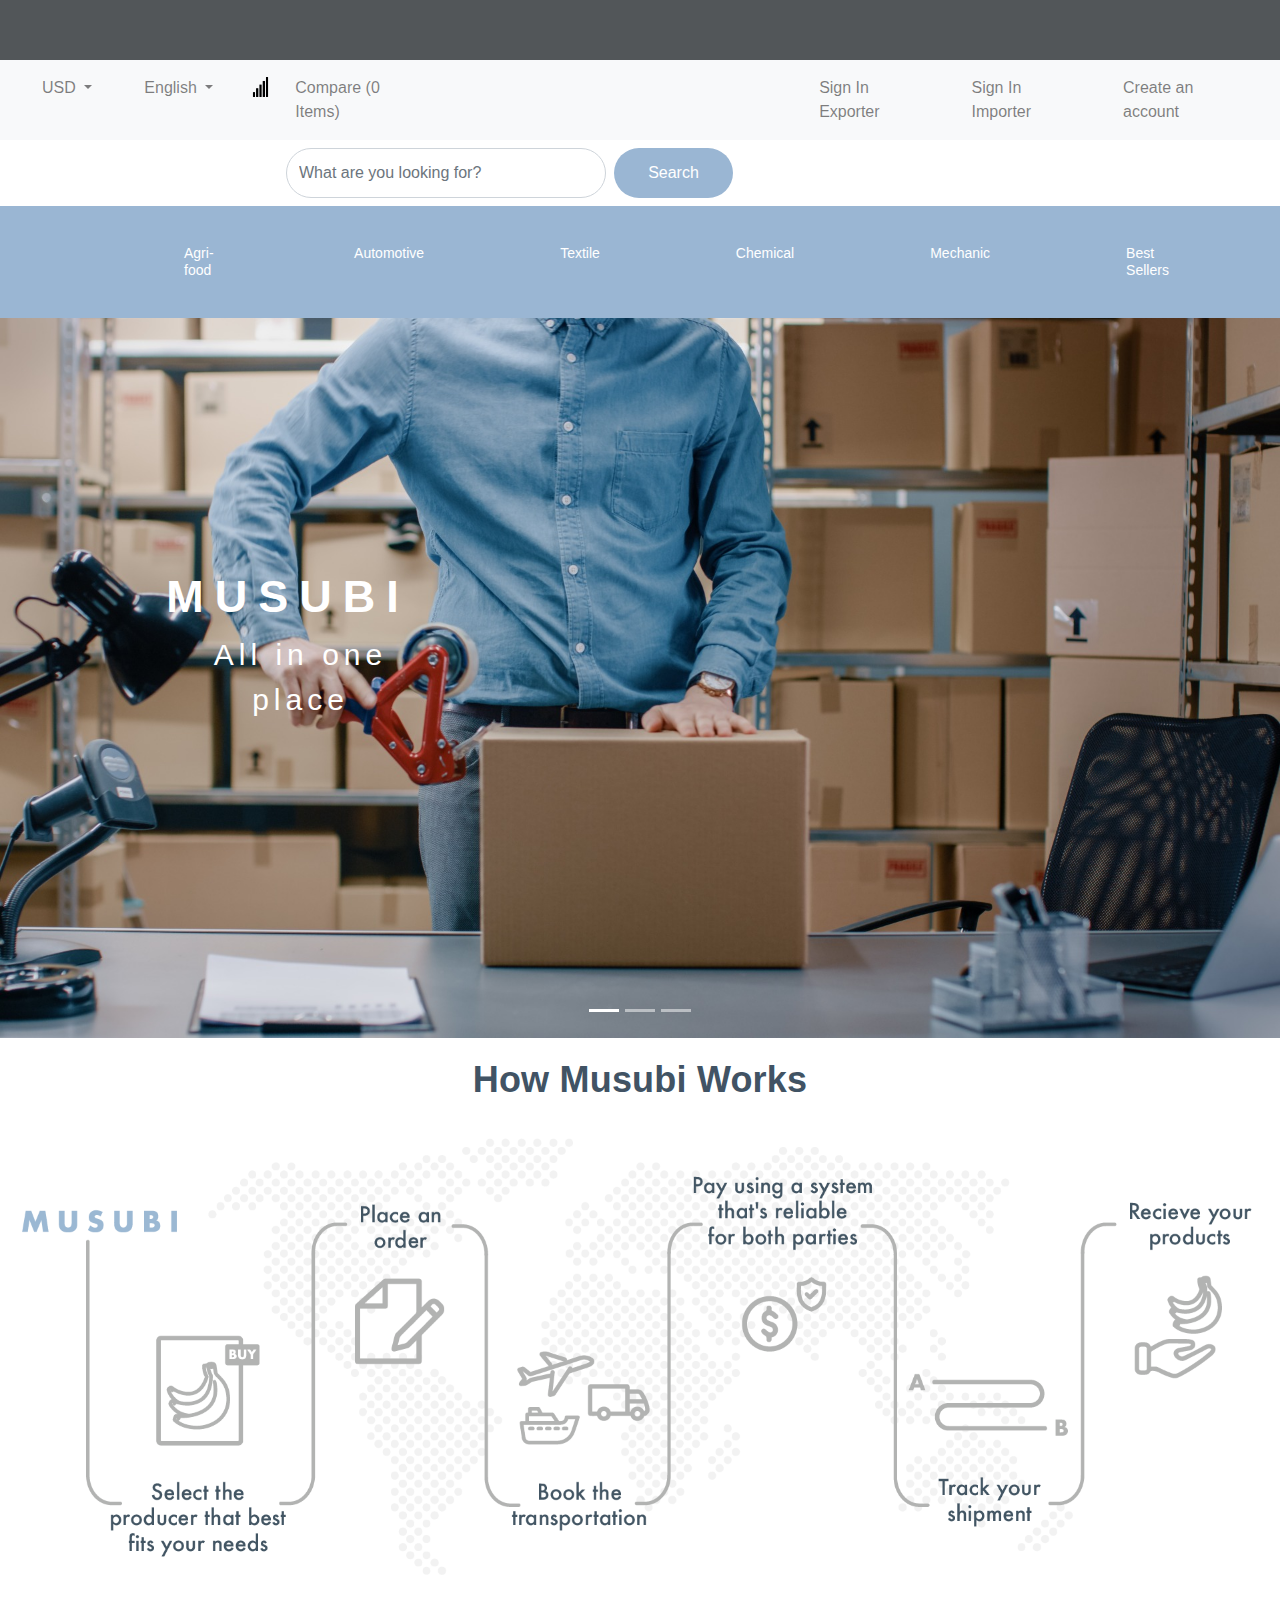
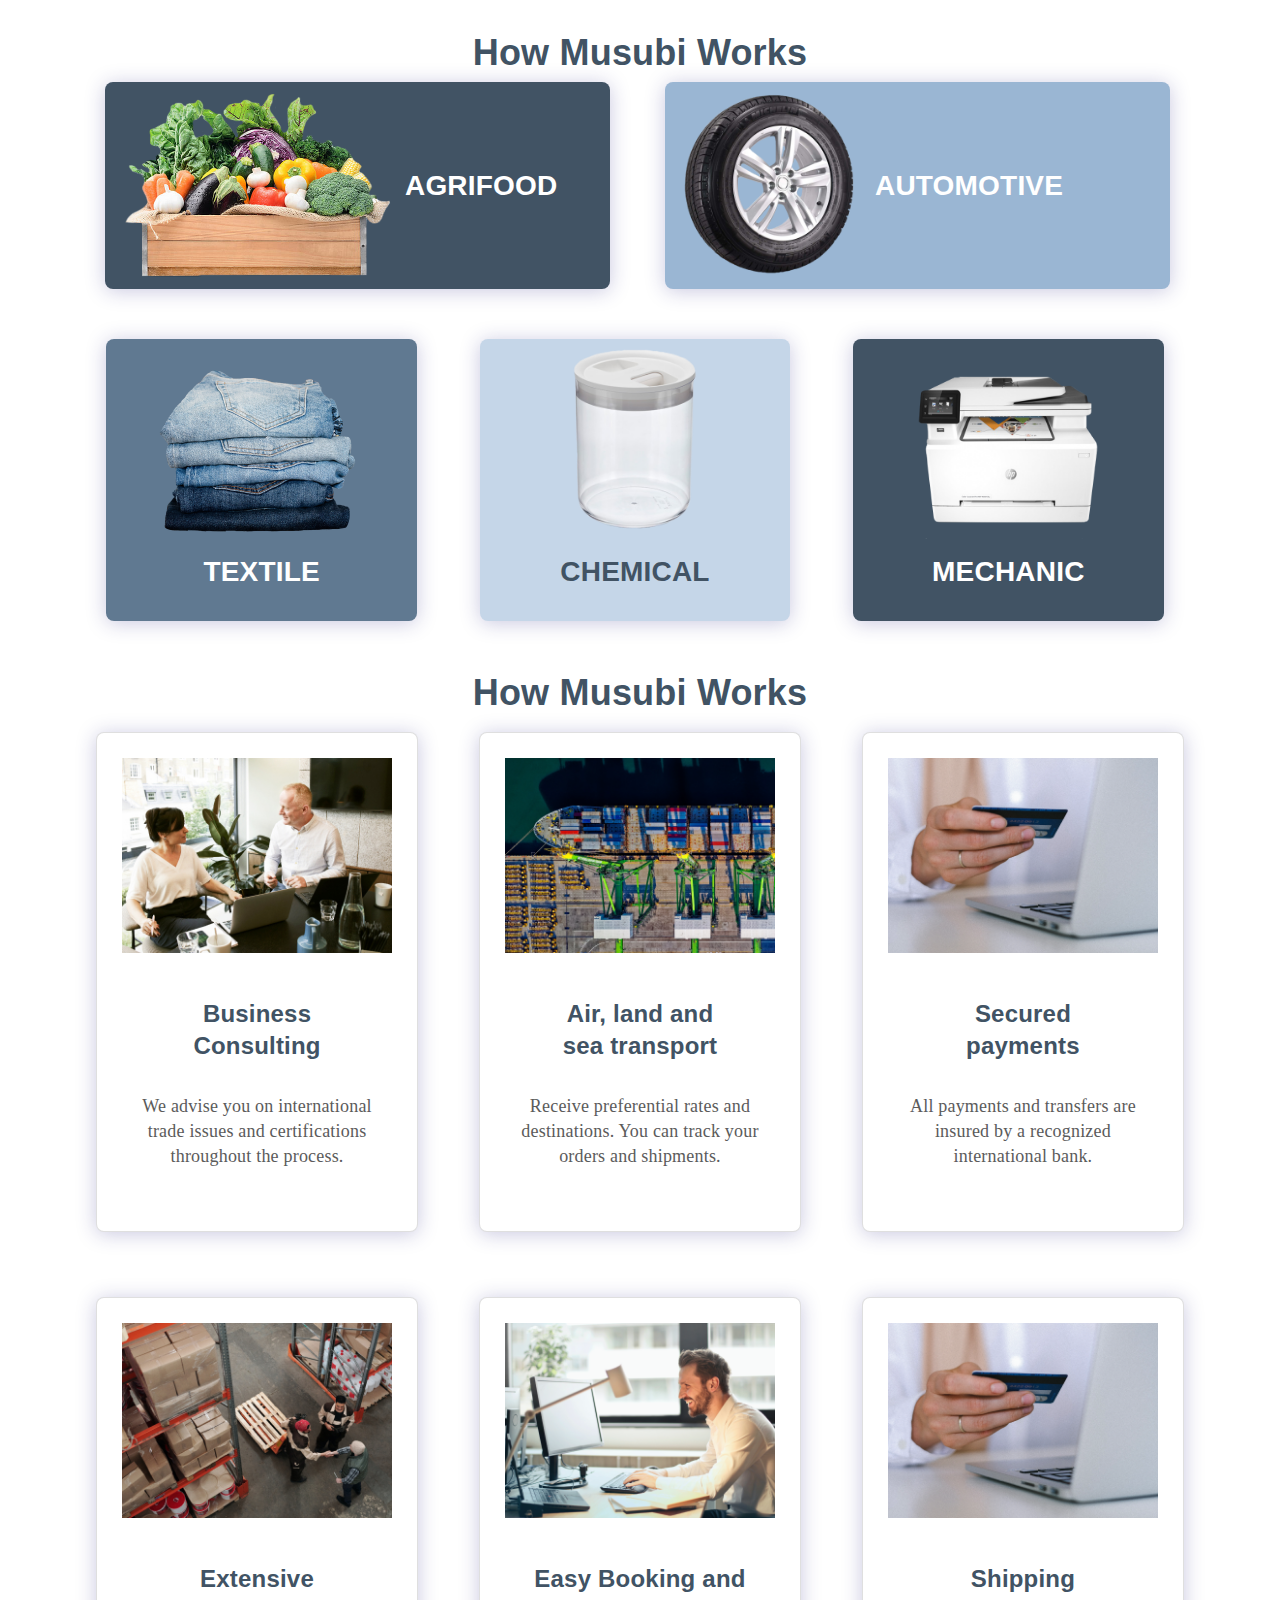
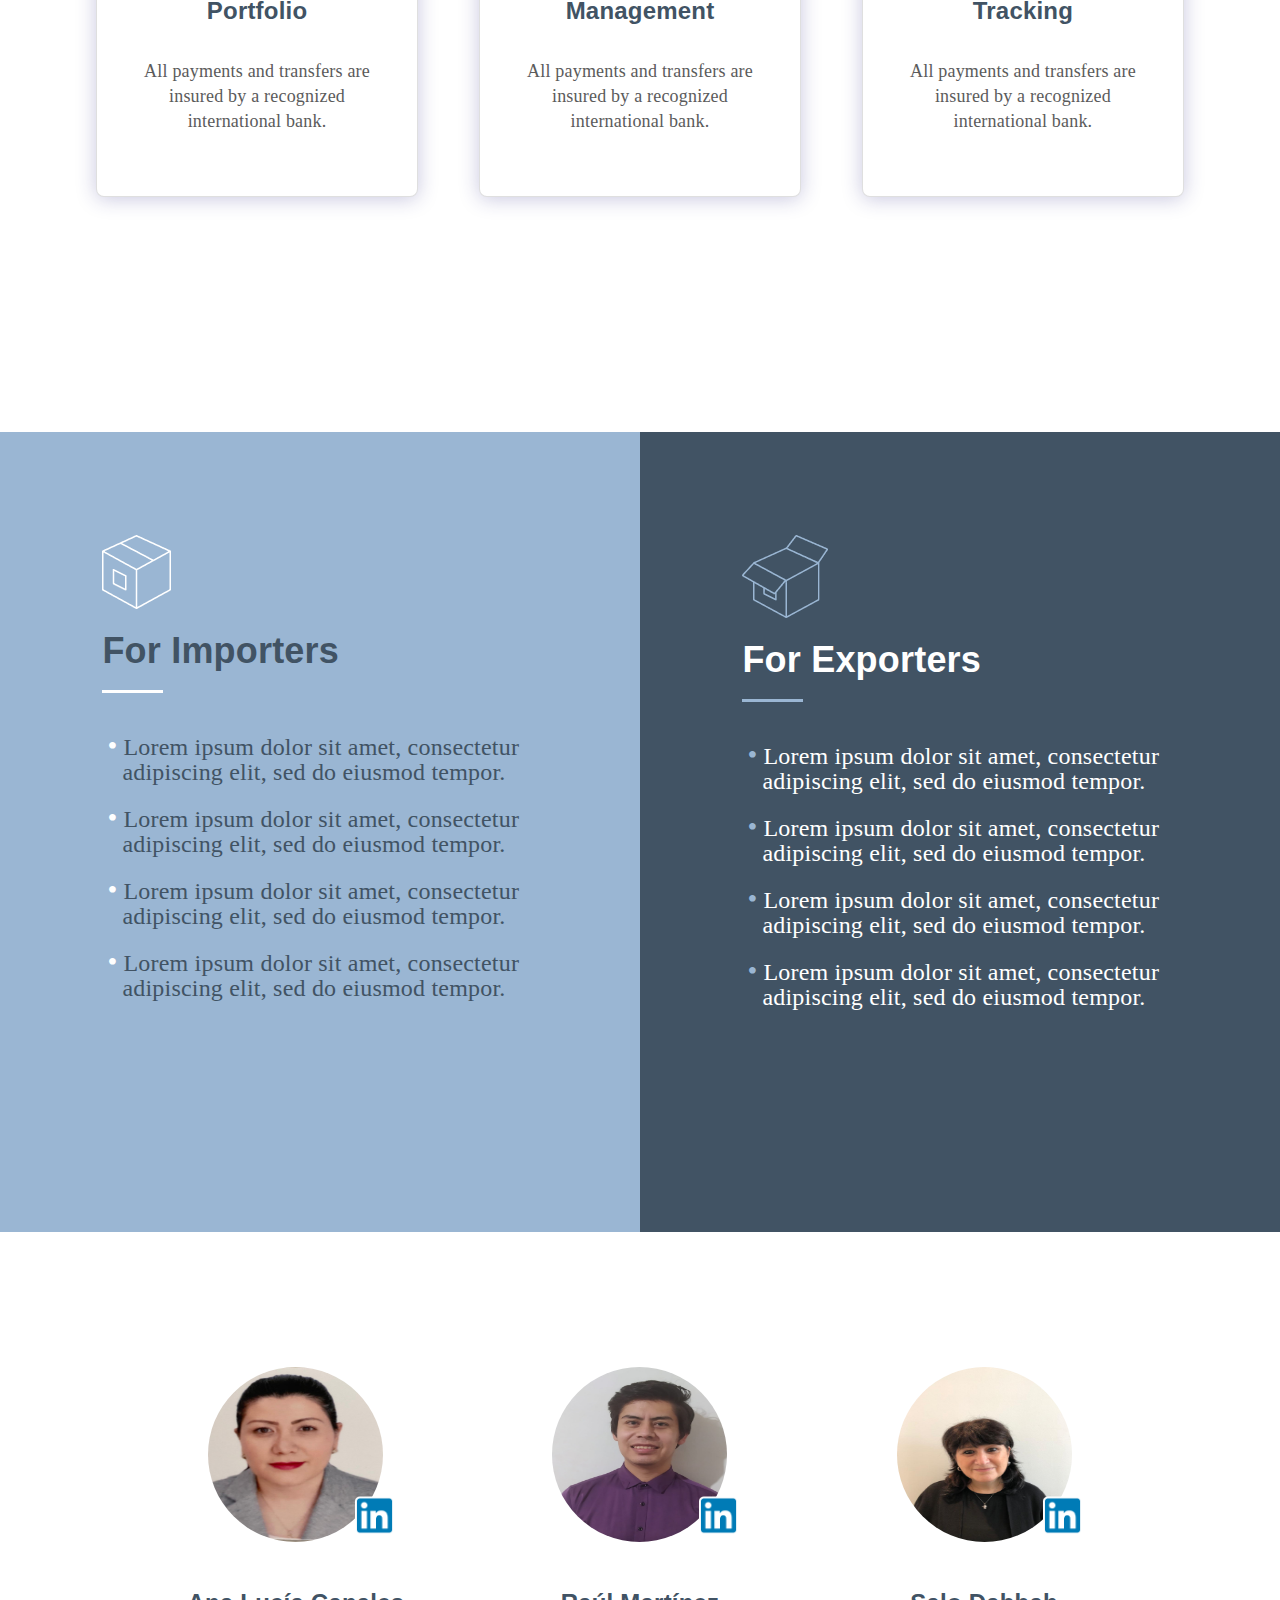
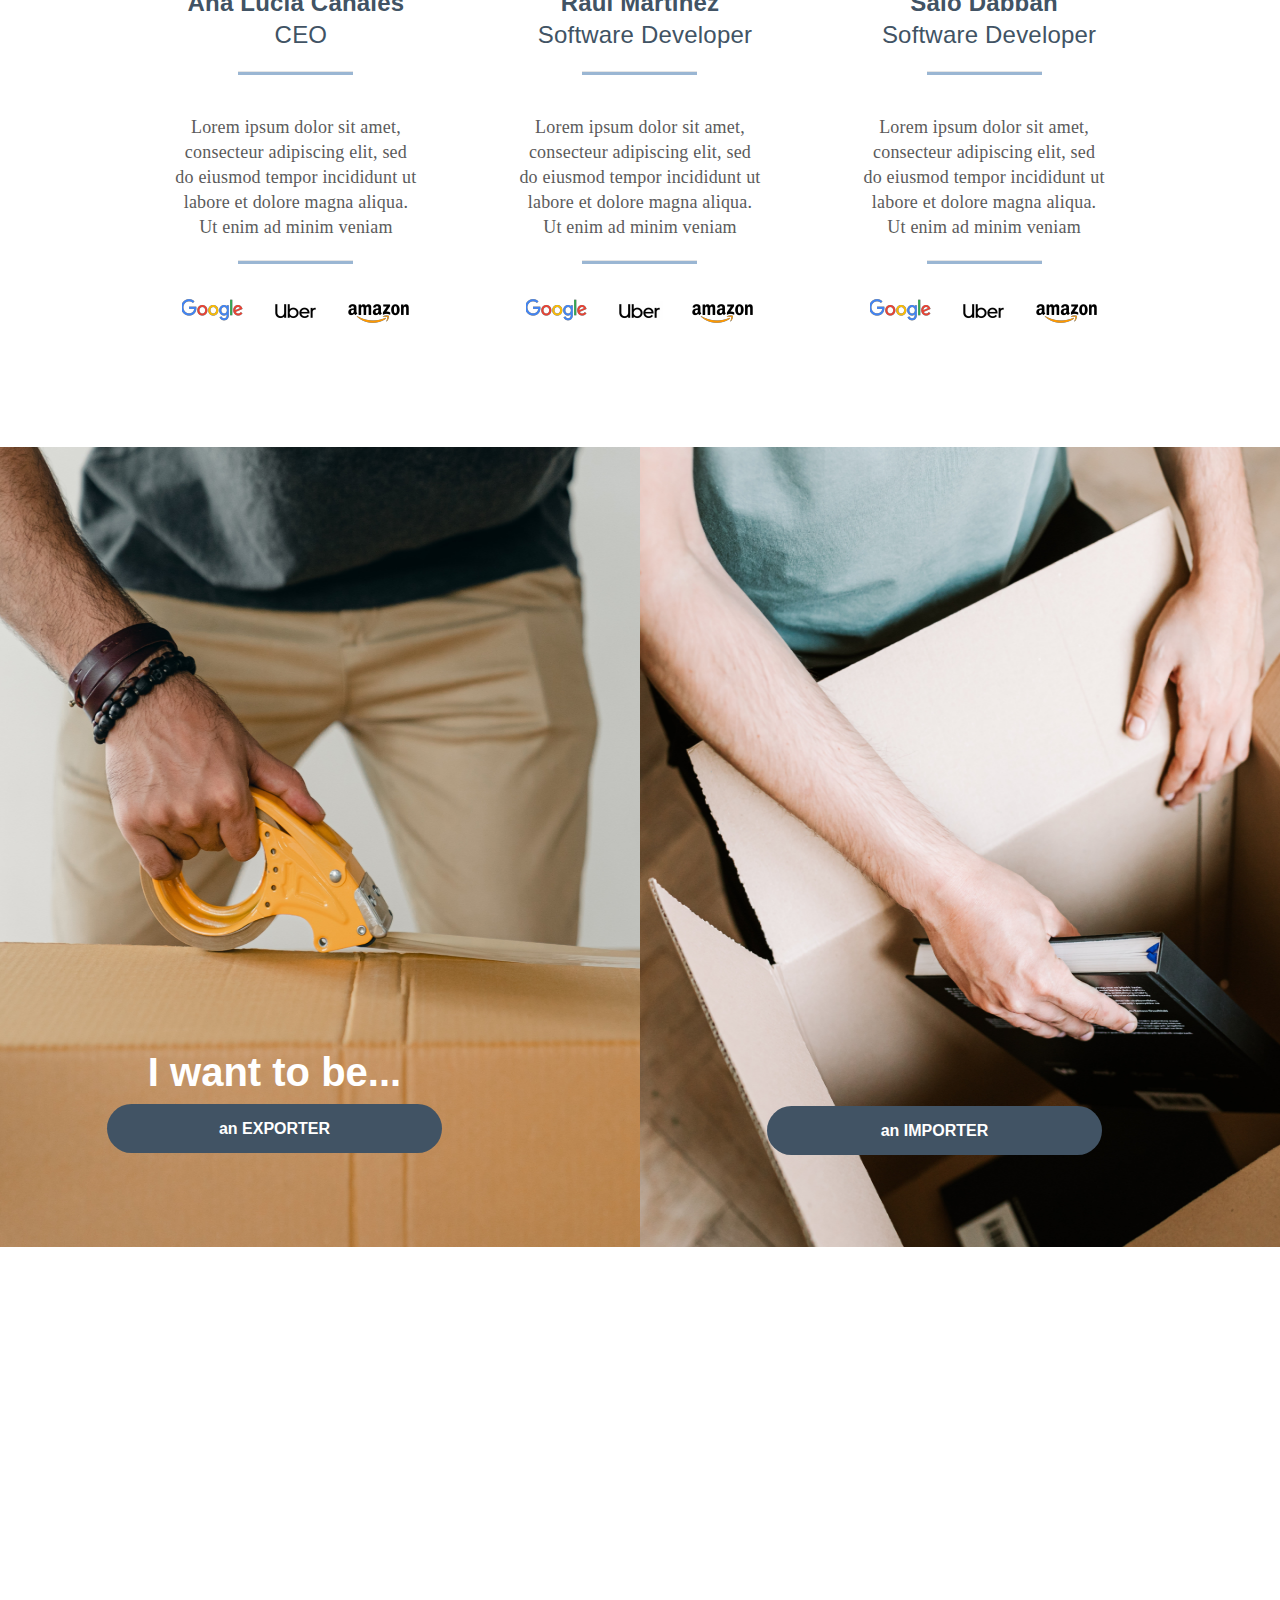
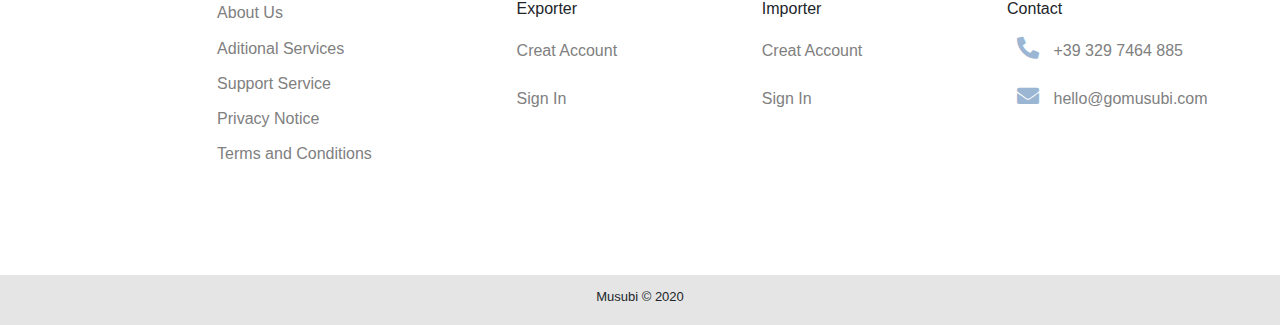
==== commit dfb3333f: "home 576px responsive done" ====
--- a/index.html
+++ b/index.html
@@ -56,11 +56,9 @@
                         <a class="nav-link cmp-link" href="#">Compare (0 Items)</a>
                     </div>
                 </li>
-            </ul>
-            <div class="nav-account-link">
-
-                <ul class="navbar-nav nav-2">
-                    <li class="nav-item">
+                <div class="nav-account-link">
+
+                    <li class="nav-item ">
                         <a class="nav-link nav-2-a" href="#">Sign In Exporter</a>
                     </li>
                     <li class="nav-item">
@@ -69,9 +67,9 @@
                     <li class="nav-item">
                         <a class="nav-link nav-2-a" href="#">Create an account</a>
                     </li>
-                </ul>
-
-            </div>
+
+                </div>
+            </ul>
         </nav>
 
 
@@ -430,14 +428,14 @@
             <div class="ft-txt">
                 <h6>Exporter</h6>
                 <span>Creat Account</span>
-                
+
                 <span>Sign In</span>
 
             </div>
             <div class="ft-txt">
                 <h6>Importer</h6>
                 <span>Creat Account</span>
-            
+
                 <span>Sign In</span>
             </div>
             <div class="footer-contact">
--- a/home.css
+++ b/home.css
@@ -10,6 +10,22 @@
     height: 60px;
 }
 
+.navbar-toggler-icon {
+    display: inline-block;
+    width: 28px !important;
+    height: 24px !important;
+    margin-left: 0;
+}
+.navbar-light .navbar-toggler{
+    color: rgba(0,0,0,.5);
+    border: 3px solid ;
+    background-color: white;
+    height: 38px;
+    padding: 0 6px;
+    border-color: white;
+}
+
+
 .topbar-2 {
     display: flex;
     justify-content: space-between;
@@ -18,6 +34,11 @@
 .navbar-light .navbar-nav .nav-link {
     color: rgba(0, 0, 0, .5);
     margin: 0 18px;
+}
+
+.nav-account-link {
+    display: flex;
+    margin-left: 357px;
 }
 
 .nav-item h1 {
@@ -638,7 +659,8 @@
     color: gray;
     line-height: 1.7rem;
 }
-.ft-txt{
+
+.ft-txt {
     display: flex;
     flex-direction: column;
     line-height: 3rem;
@@ -652,14 +674,14 @@
 .footer-contact {
     display: flex;
     flex-direction: column;
-    
-}
-.ft-contact-items{
+}
+
+.ft-contact-items {
     line-height: 3rem;
 }
+
 .ft-contact-items i, span {
     margin-left: 10px;
-
 }
 
 .ft-contact-items i {
@@ -776,12 +798,21 @@
     }
     .navbar-light .navbar-nav .nav-link {
         color: rgba(0, 0, 0, .5);
-        margin: 0 13px;
+        margin: 0 9px;
+        font-size: 9px;
+    }
+    .nav-account-link {
+        display: flex;
+        margin-left: 77px;
+        font-size: 9px;
     }
     .nav-item h1 {
         margin: 0 170px !important;
         font-size: 7px !important;
     }
+    /* .form-inline{
+        margin-left: -270px !important;
+    } */
     .search-input {
         width: 174px !important;
         height: 42px !important;
@@ -800,6 +831,8 @@
         margin-right: -2px !important;
         width: 19px;
         height: 12px;
+        margin-left: 0px;
+        margin-right: 15px;
     }
     .topbar-4-pd {
         padding: 0px 0px 0px 0px;
@@ -808,113 +841,110 @@
     .topbar-4-pd h1 {
         font-size: 10px;
     }
-    .exporter-logo {
-        width: 74px;
-        height: 74px;
-    }
-    .exporter-heading {
-        font-size: 1.6rem;
-        padding-left: 50px;
-    }
-    .exporter-para {
-        padding-left: 5.3rem;
-        /* flex-direction: column; */
-    }
-    .exporter-para-2 {
-        padding-left: 5.3rem;
-    }
-    .exporter-para p {
-        font-size: 14px;
-    }
-    .arrow {
-        width: 30px;
-        height: 26px;
-        margin-left: 20px;
-    }
-    .stars-icons {
-        padding-left: 5.3rem;
-        font-size: 1.2rem !important;
-    }
-    .fa-star {
-        color: #FFB84E;
-        font-size: 1.2rem;
-    }
-    .star-num {
-        font-size: 14px;
-    }
-    .exporter-para-2 {
-        flex-direction: column;
-        width: 450px;
-    }
-    .exporter-para-2 button {
-        border-radius: 50px;
-        height: 50px;
-        width: 190px;
-    }
-    .section-2 {
-        flex-wrap: wrap;
-        justify-content: start;
-        width: 100%;
-    }
-    .img-box-2 {
-        margin-left: 20px;
-    }
-    .img-box-1 span {
-        font-size: 14px;
-    }
-    .img-box-2 span {
-        font-size: 14px;
-        justify-content: center;
-    }
-    .bars-drp-1 {
-        margin-right: 10px;
-        position: absolute;
-        right: -23px;
-        top: 31px;
-    }
-    .bars-drp-2 {
-        margin-right: 10px;
-        position: absolute;
-        right: -46px;
-        top: 31px;
-    }
-    .images-section {
-        width: 100%;
-        margin-left: -22px;
-        margin-top: -8px;
-        display: flex;
-        justify-content: start;
-    }
-    .accordion {
-        width: 30%;
-    }
-    .position-drp {
-        width: 101px !important;
-    }
-    .number-drp {
-        width: 90px !important;
-    }
-    .drp-section {
-        margin-left: 80px;
-    }
-    .images-cards {
-        margin-top: 80px;
-        margin-left: -200px;
-    }
-    .fa-heart {
-        font-size: 14px;
-        padding: 6px;
-    }
-    .fa-chart-bar {
-        font-size: 14px;
-        padding: 6px;
-    }
-    .order-btn {
-        padding: 6px 19px;
-    }
-    .bar-chart-icon {
+    /* .bar-chart-icon {
         margin-left: 0px;
         margin-right: 15px;
+    } */
+    .muubi-info-heading {
+        font-size: 30px;
+    }
+    .musubi-info-img.desktop {
+        display: none;
+    }
+    .musubi-info-img.mobile {
+        display: block;
+    }
+    .industries-div-1 {
+        display: flex;
+        flex-wrap: wrap;
+        flex-direction: column;
+    }
+    .agrifood {
+        width: 100%;
+    }
+    .agrifood-img img {
+        width: 250px;
+    }
+    .automotive {
+        width: 100%;
+        margin-top: 30px;
+    }
+    .automative-img img {
+        width: 200px;
+    }
+    .textile-div {
+        width: 45%;
+        height: 170px;
+        flex-direction: column;
+    }
+    .textile-img img {
+        width: 140px;
+    }
+    .chemical-div {
+        width: 45%;
+        height: 170px;
+        flex-direction: column;
+    }
+    .chemical-img img {
+        width: 115px;
+    }
+    .chemical-txt h6 {
+        line-height: 53px;
+    }
+    .mechanic-div {
+        width: 45%;
+        height: 170px;
+        flex-direction: column;
+        align-items: center;
+        margin-top: 30px;
+    }
+    .mechanic-img img {
+        width: 113px;
+    }
+    .musubi-cards .container {
+        justify-content: center;
+    }
+    .import-export-data {
+        flex-direction: column;
+    }
+    .import-div {
+        width: 100%;
+    }
+    .import-li {
+        font-size: 20px;
+    }
+    .import-ul li::before {
+        font-size: 21px;
+    }
+    .export-div {
+        width: 100%;
+    }
+    .export-li {
+        font-size: 20px;
+    }
+    .export-ul li::before {
+        font-size: 21px;
+    }
+    .import-export-blog {
+        flex-direction: column;
+    }
+    .become-exporter {
+        width: 100%;
+    }
+    .become-importer {
+        width: 100%;
+    }
+    .footer-main {
+        display: flex;
+        flex-direction: column;
+        align-items: center;
+        text-align: center;
+    }
+    .footer-details {
+        margin-bottom: 20px;
+    }
+    .ft-txt {
+        margin-bottom: 20px;
     }
 }
 
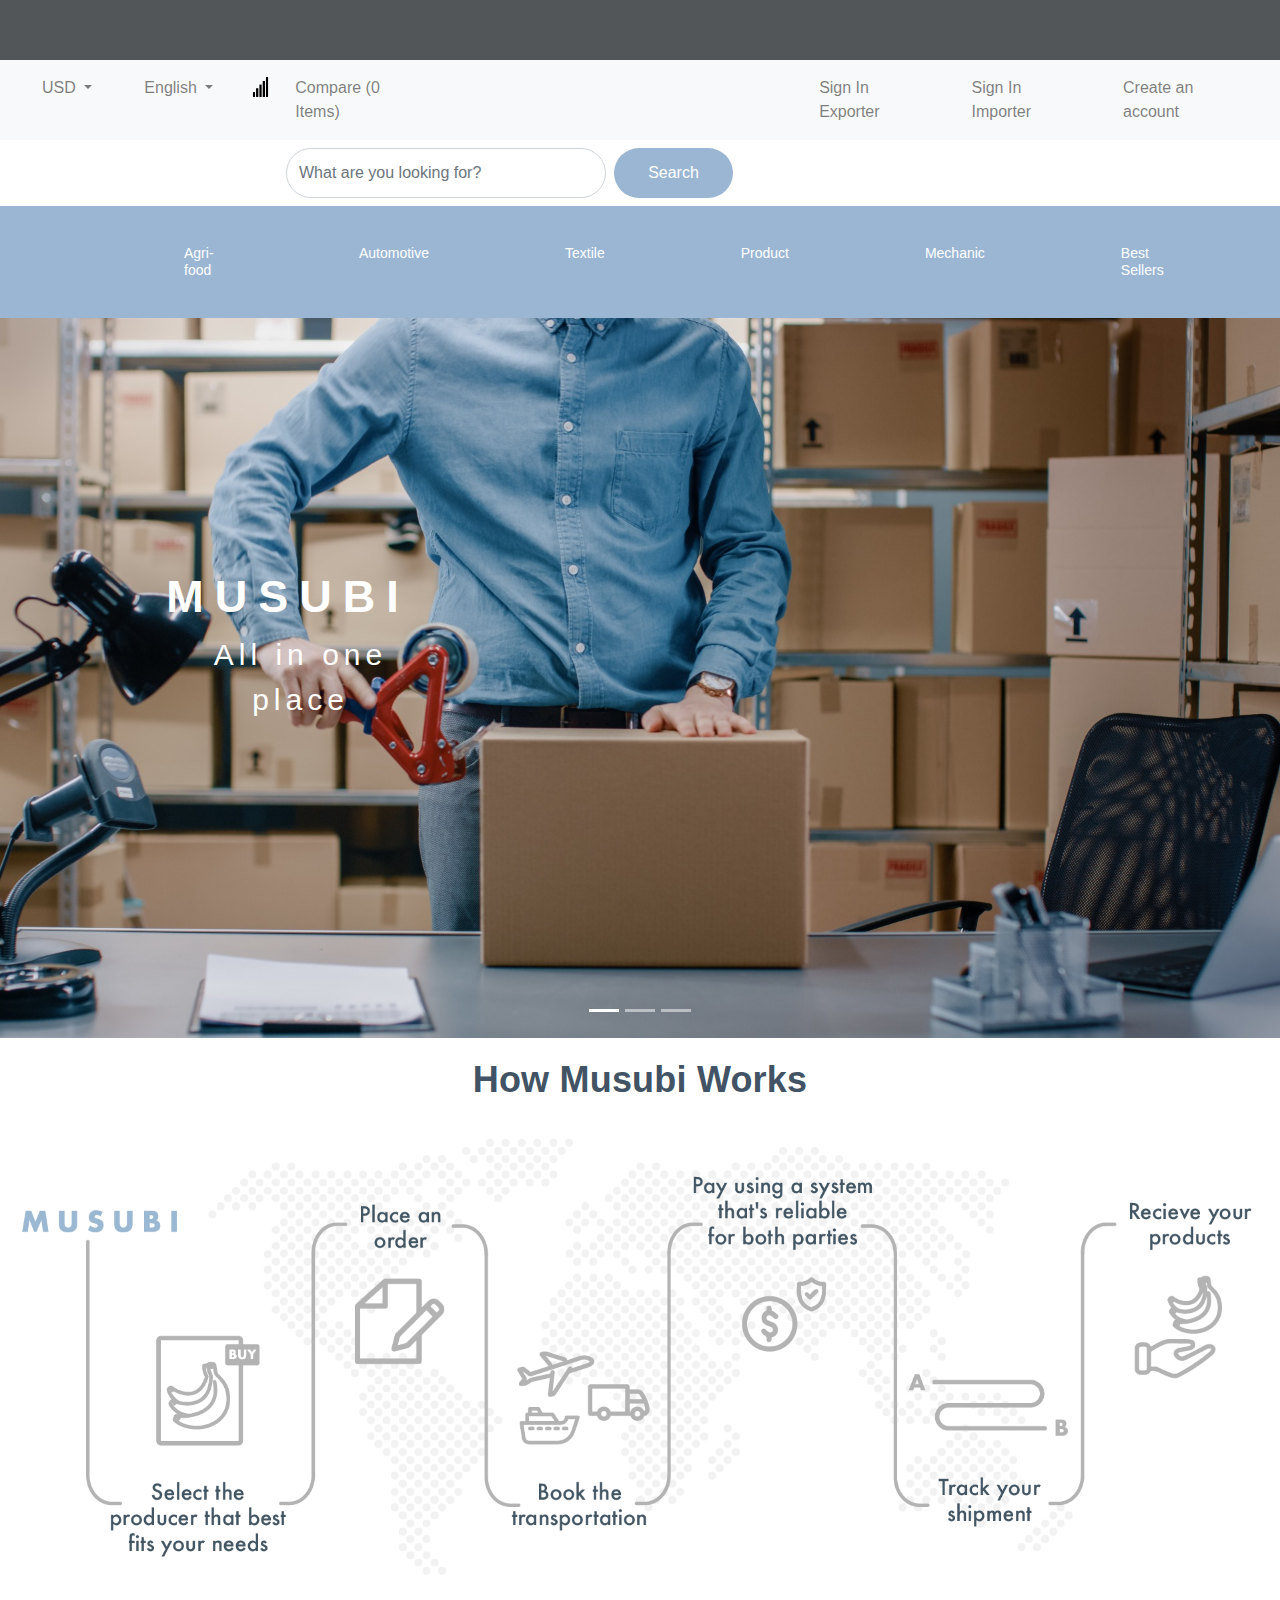
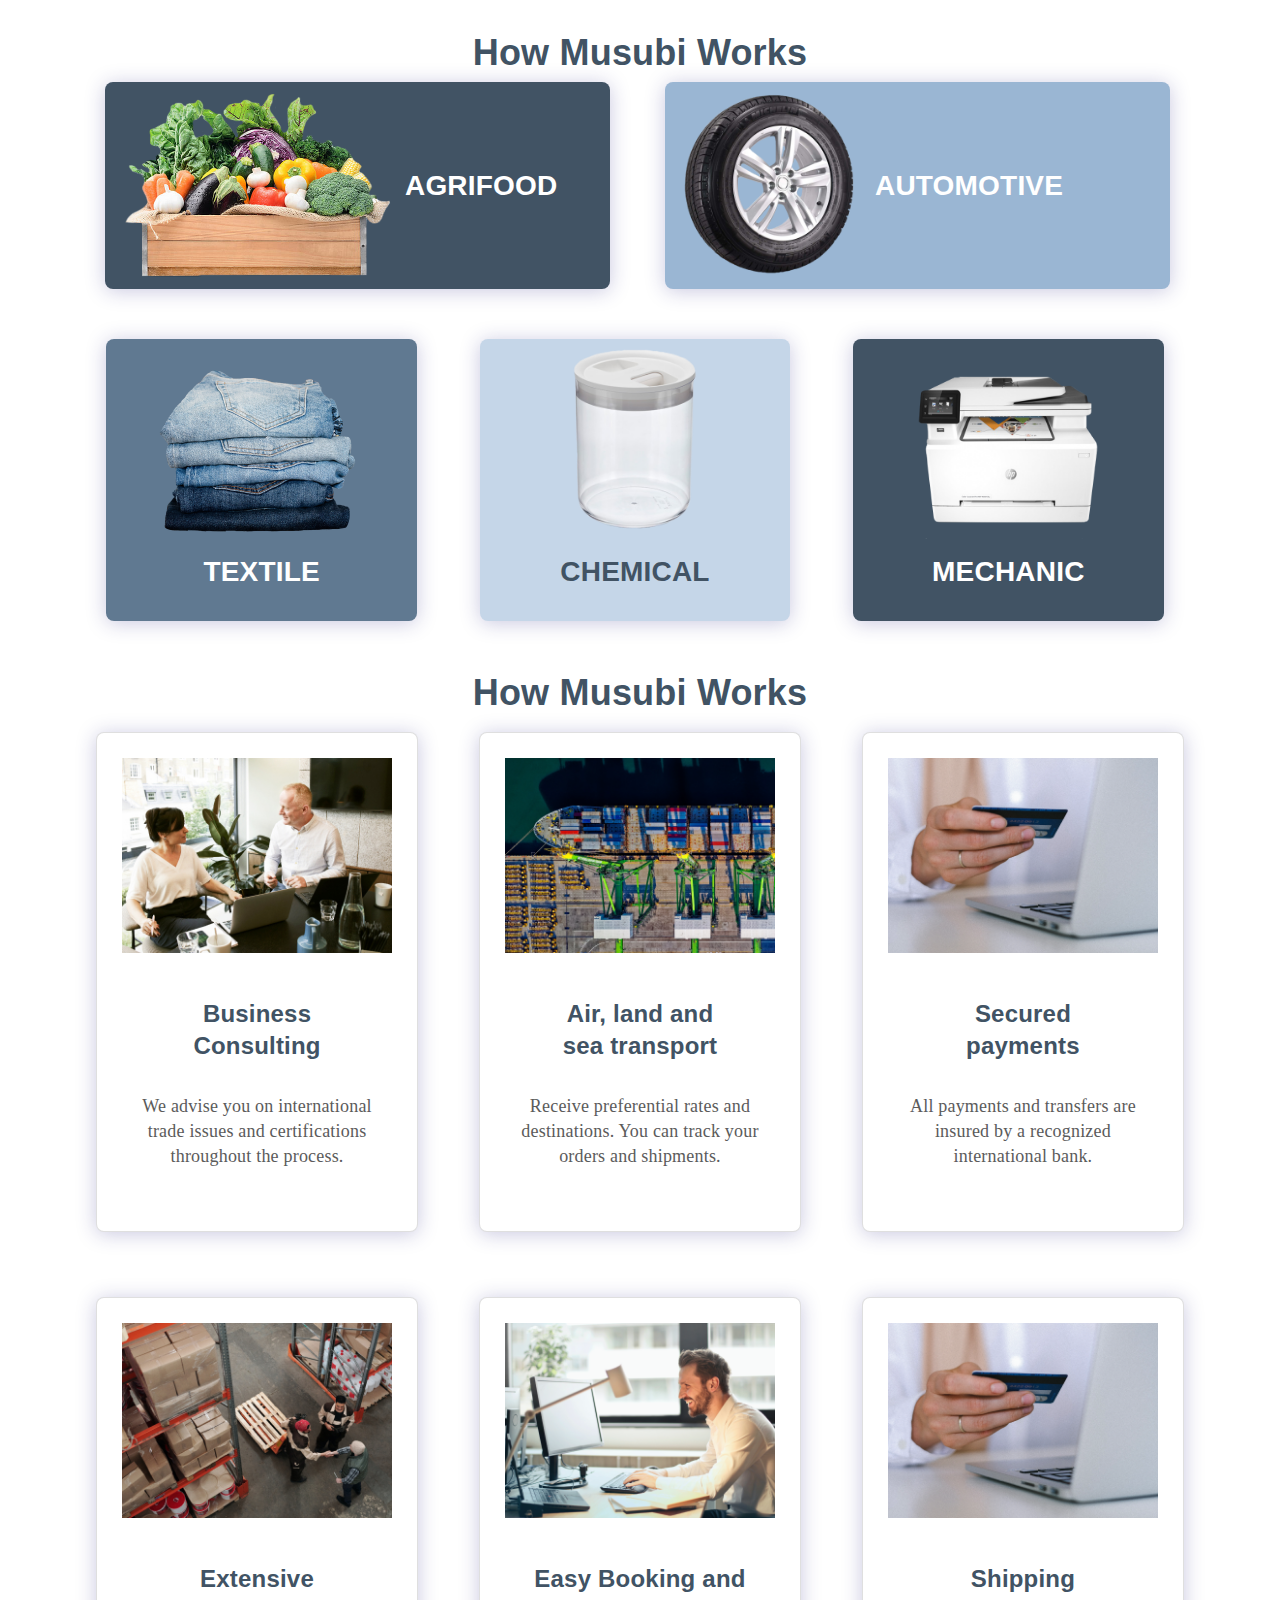
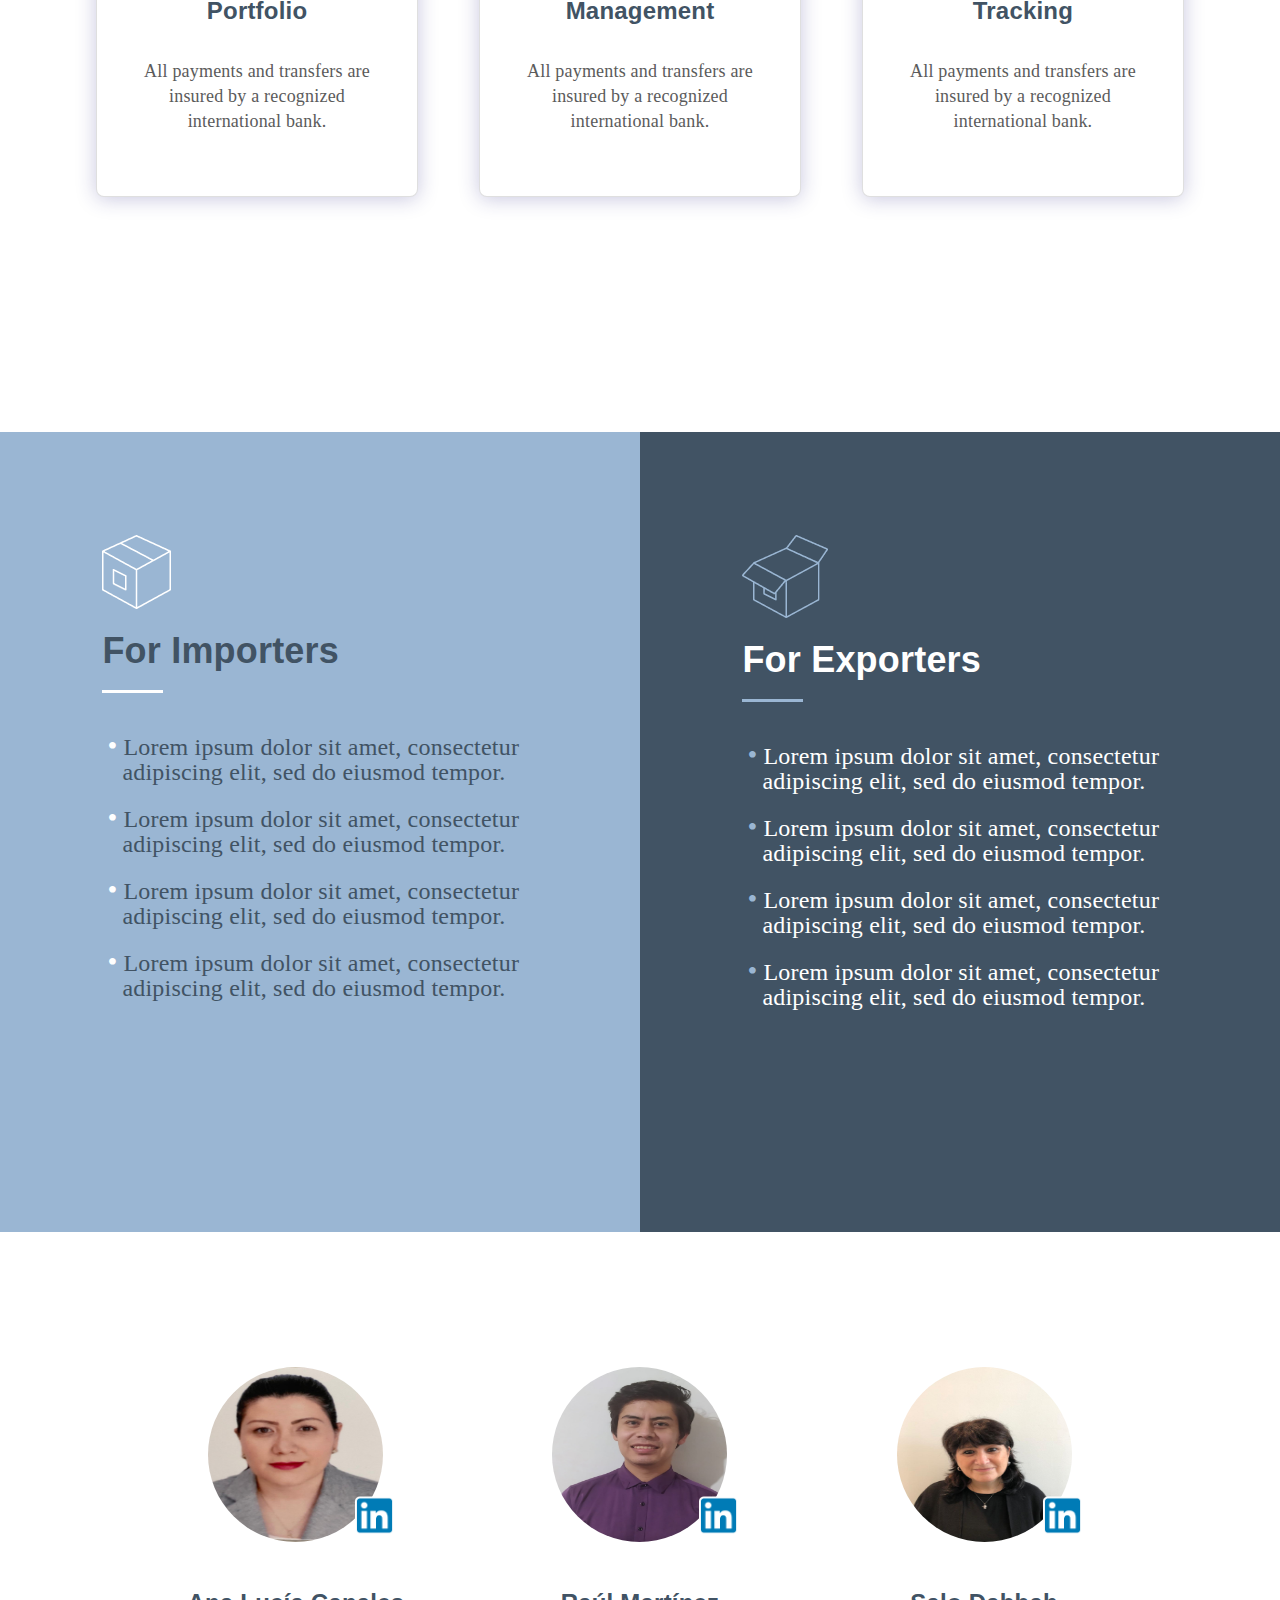
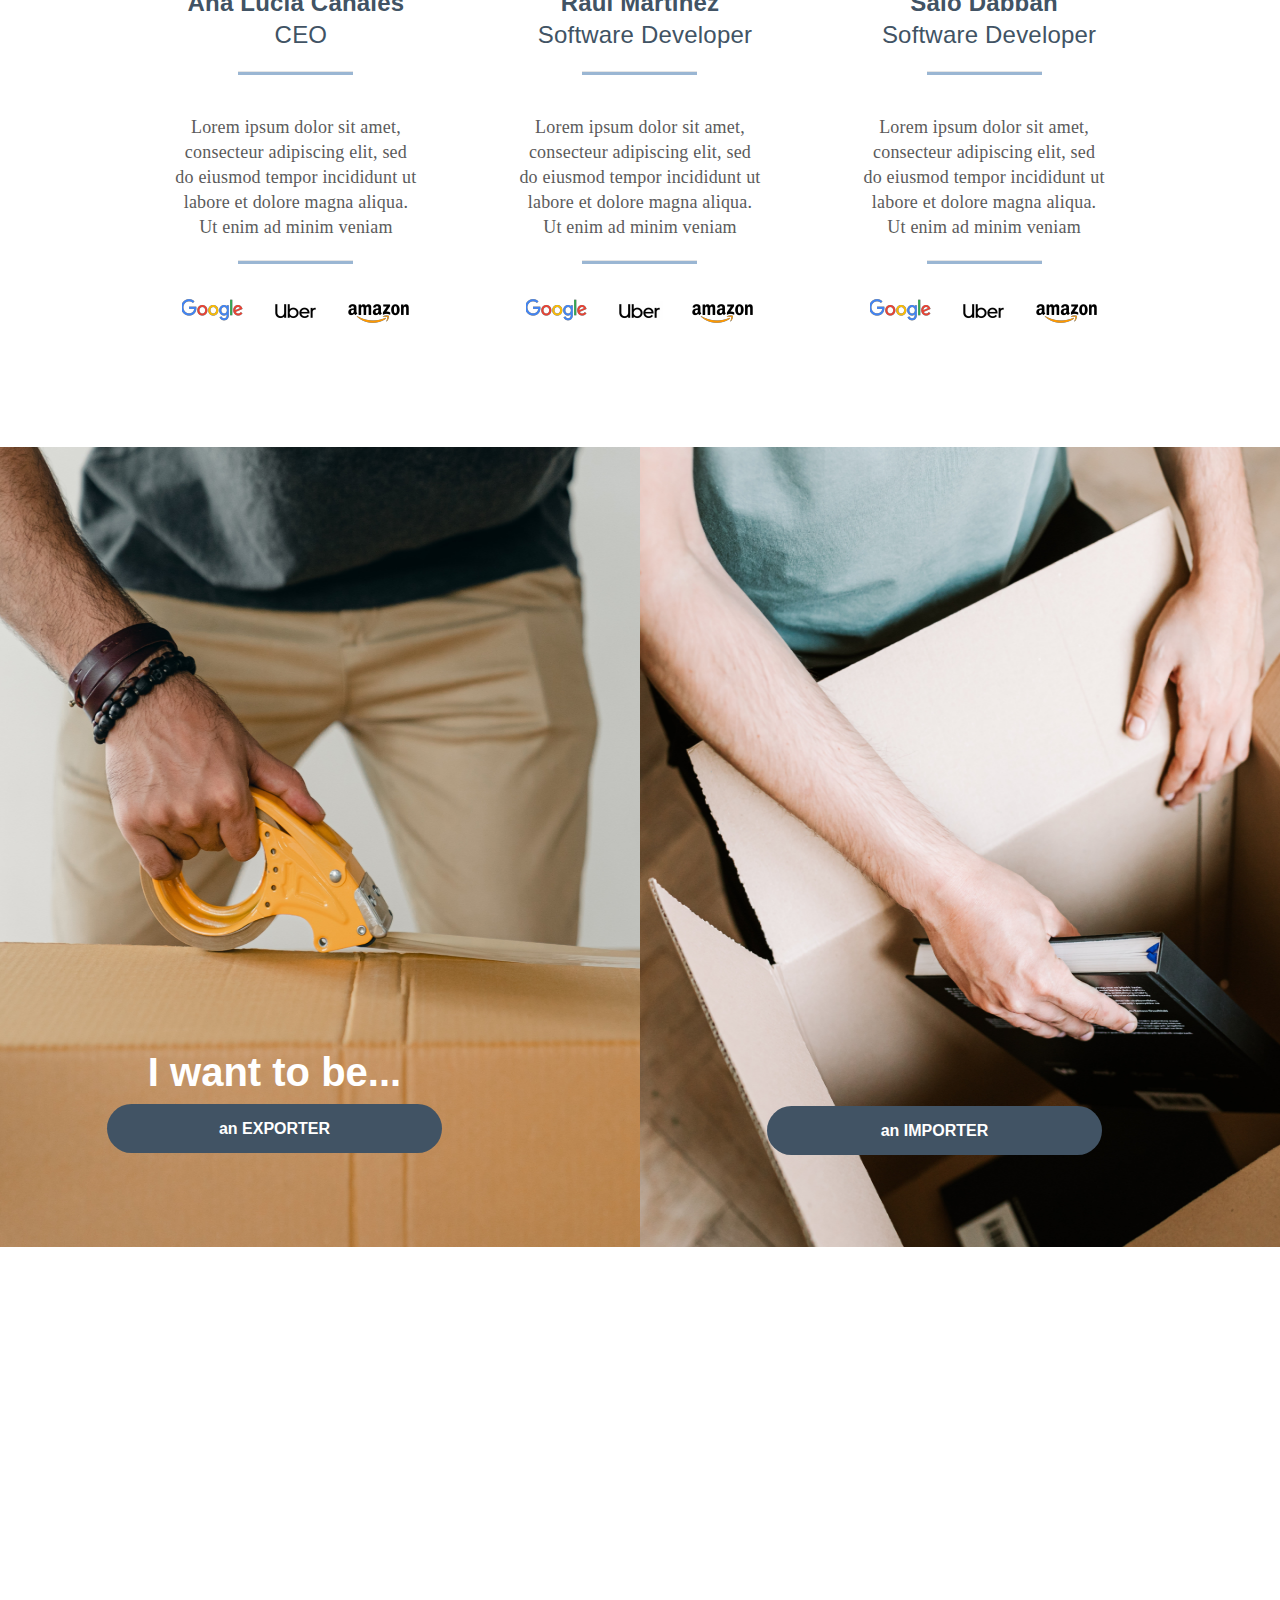
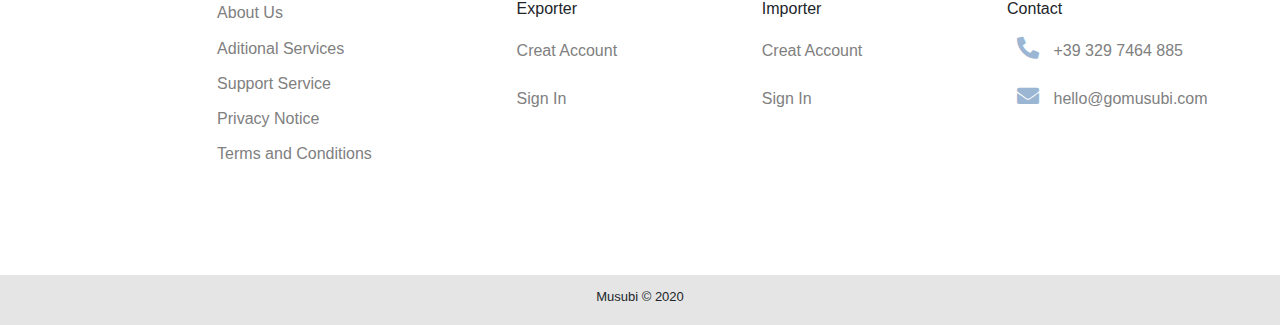
==== commit de04e805: "576px 360px 344px responsive" ====
--- a/index.html
+++ b/index.html
@@ -20,6 +20,7 @@
 
 
     <header>
+        
         <div class="top"></div>
         <nav class="topbar-2 navbar navbar-expand-lg navbar-light bg-light ">
             <ul class="tobar-2-nav navbar-nav mr-auto">
@@ -56,18 +57,17 @@
                         <a class="nav-link cmp-link" href="#">Compare (0 Items)</a>
                     </div>
                 </li>
-                <div class="nav-account-link">
-
-                    <li class="nav-item ">
-                        <a class="nav-link nav-2-a" href="#">Sign In Exporter</a>
-                    </li>
-                    <li class="nav-item">
-                        <a class="nav-link nav-2-a" href="#">Sign In Importer</a>
-                    </li>
-                    <li class="nav-item">
-                        <a class="nav-link nav-2-a" href="#">Create an account</a>
-                    </li>
-
+                <div class="nav-account-link mr-auto">
+
+                <li class="nav-item">
+                    <a class="nav-link nav-2-a" href="#">Sign In Exporter</a>
+                </li>
+                <li class="nav-item">
+                    <a class="nav-link " href="#">Sign In Importer</a>
+                </li>
+                <li class="nav-item">
+                    <a class="nav-link" href="#">Create an account</a>
+                </li>
                 </div>
             </ul>
         </nav>
@@ -108,7 +108,7 @@
                             <h1 class="nav-link">Textile </h1>
                         </li>
                         <li class="nav-item">
-                            <h1 class="nav-link">Chemical </h1>
+                            <h1 onClick="location.href='product1.html'" class="nav-link">Product </h1>
                         </li>
                         <li class="nav-item">
                             <h1 class="nav-link">Mechanic </h1>
@@ -134,21 +134,21 @@
             <div class="carousel-inner">
                 <div class="carousel-item active">
                     <img src="images/bg-home.jpg" class="d-block w-100" alt="...">
-                    <div class="carousel-caption d-none d-md-block">
+                    <div class="carousel-caption">
                         <h5>MUSUBI</h5>
                         <p>All in one place</p>
                     </div>
                 </div>
                 <div class="carousel-item">
                     <img src="images/bg-home.jpg" class="d-block w-100" alt="...">
-                    <div class="carousel-caption d-none d-md-block">
+                    <div class="carousel-caption">
                         <h5>MUSUBI</h5>
                         <p>All in one place</p>
                     </div>
                 </div>
                 <div class="carousel-item">
                     <img src="images/bg-home.jpg" class="d-block w-100" alt="...">
-                    <div class="carousel-caption d-none d-md-block">
+                    <div class="carousel-caption">
                         <h5>MUSUBI</h5>
                         <p>All in one place</p>
                     </div>
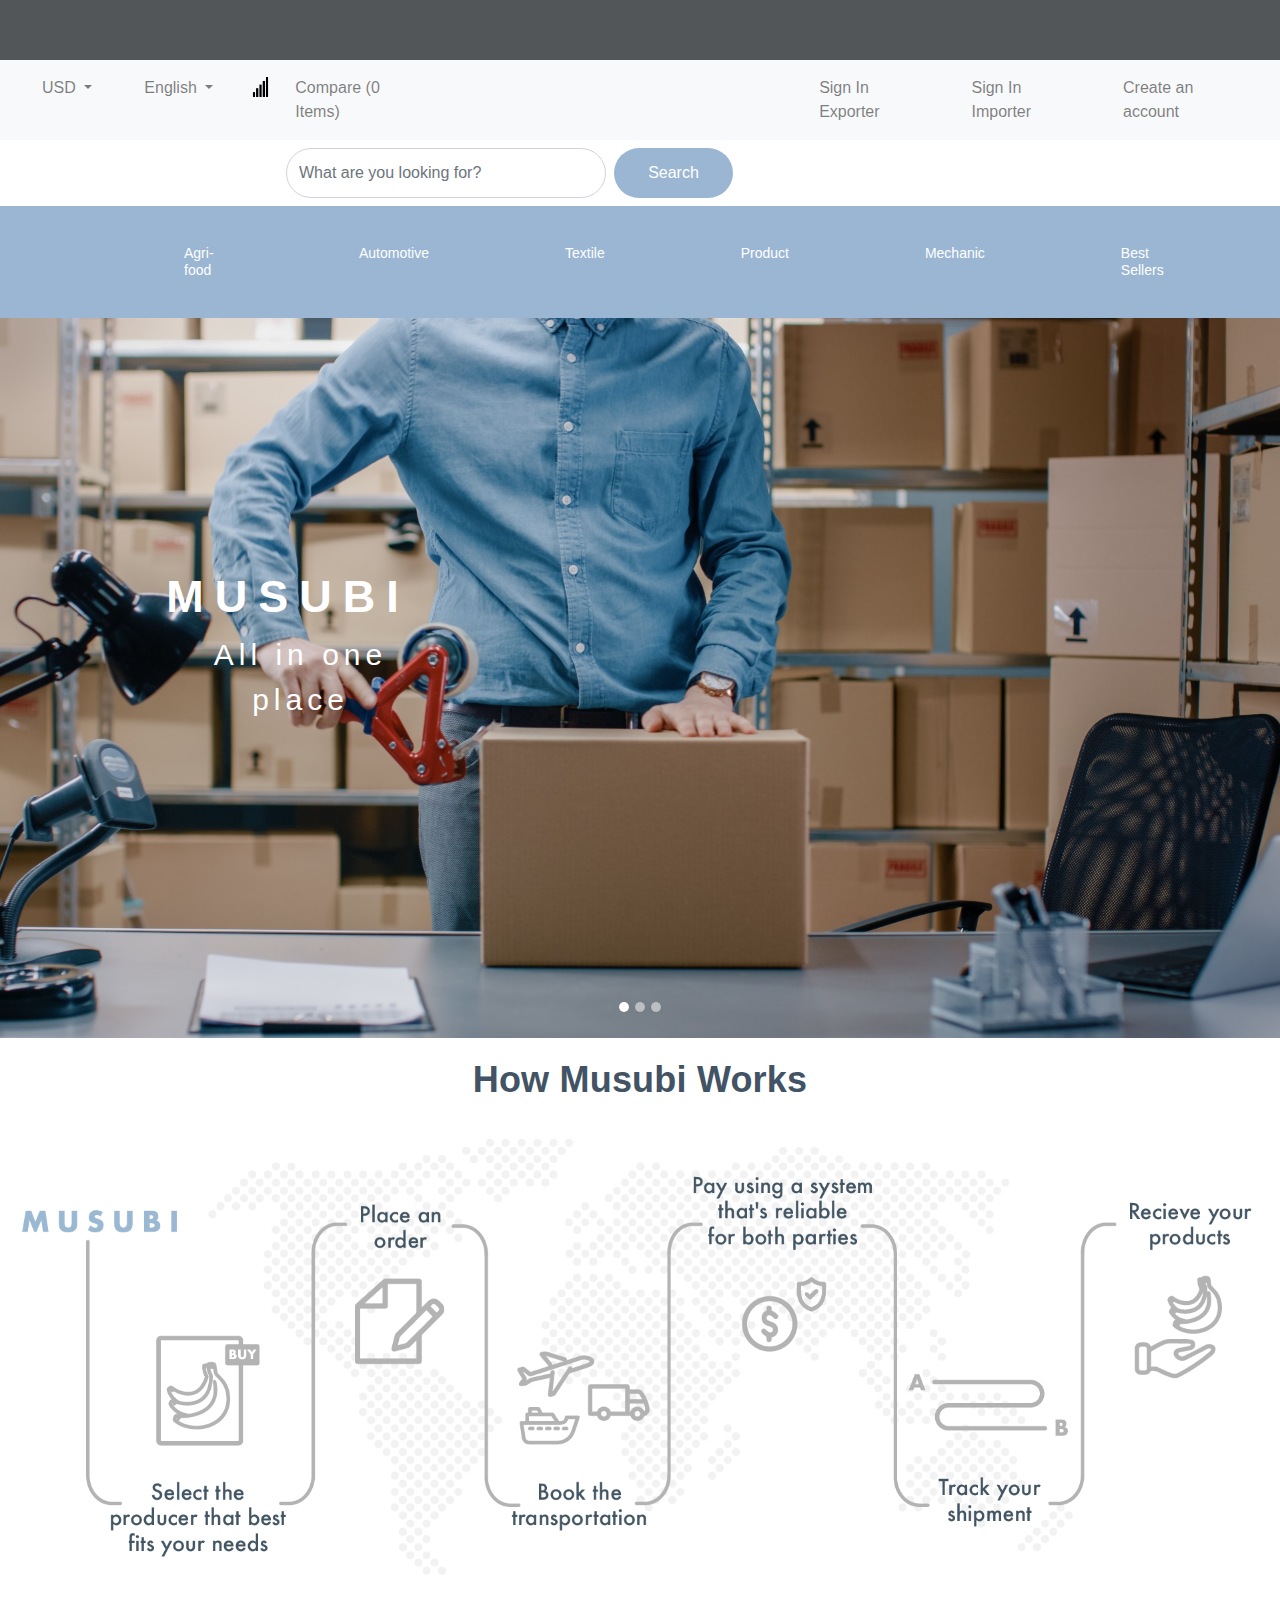
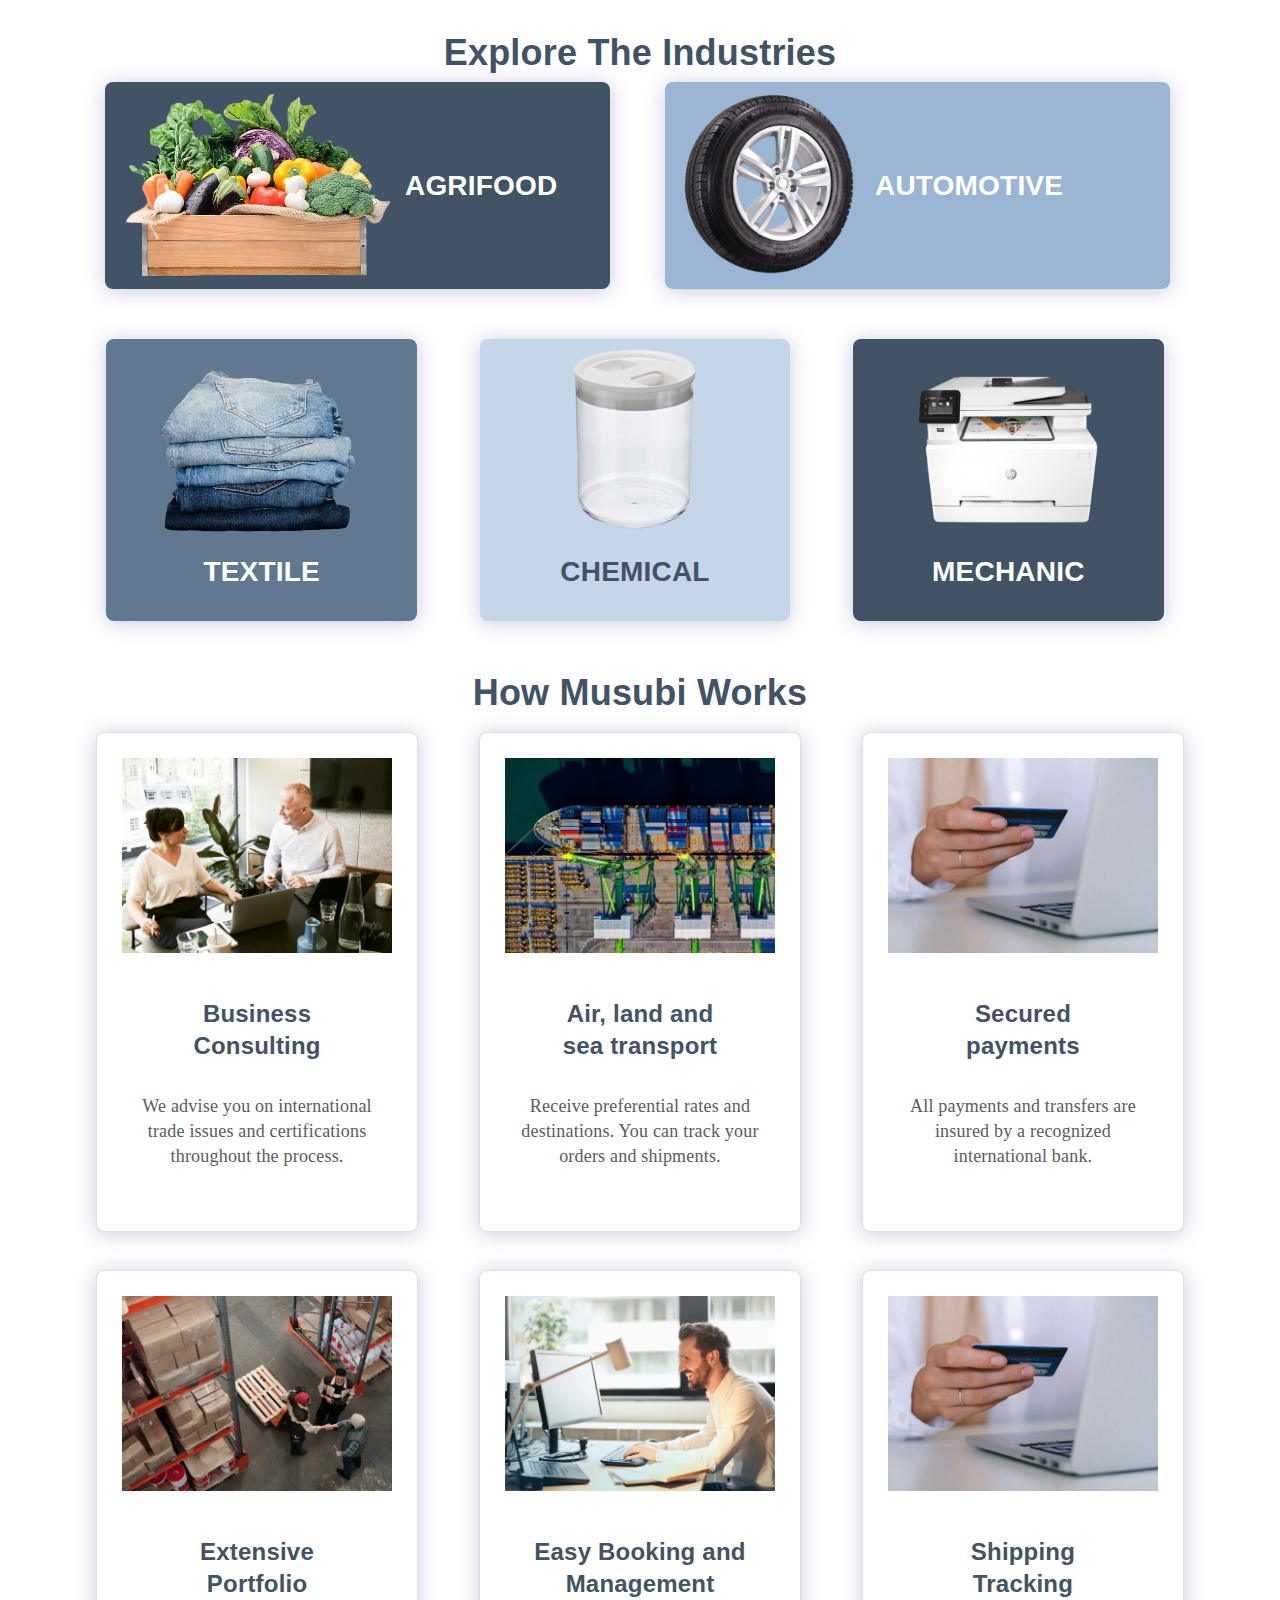
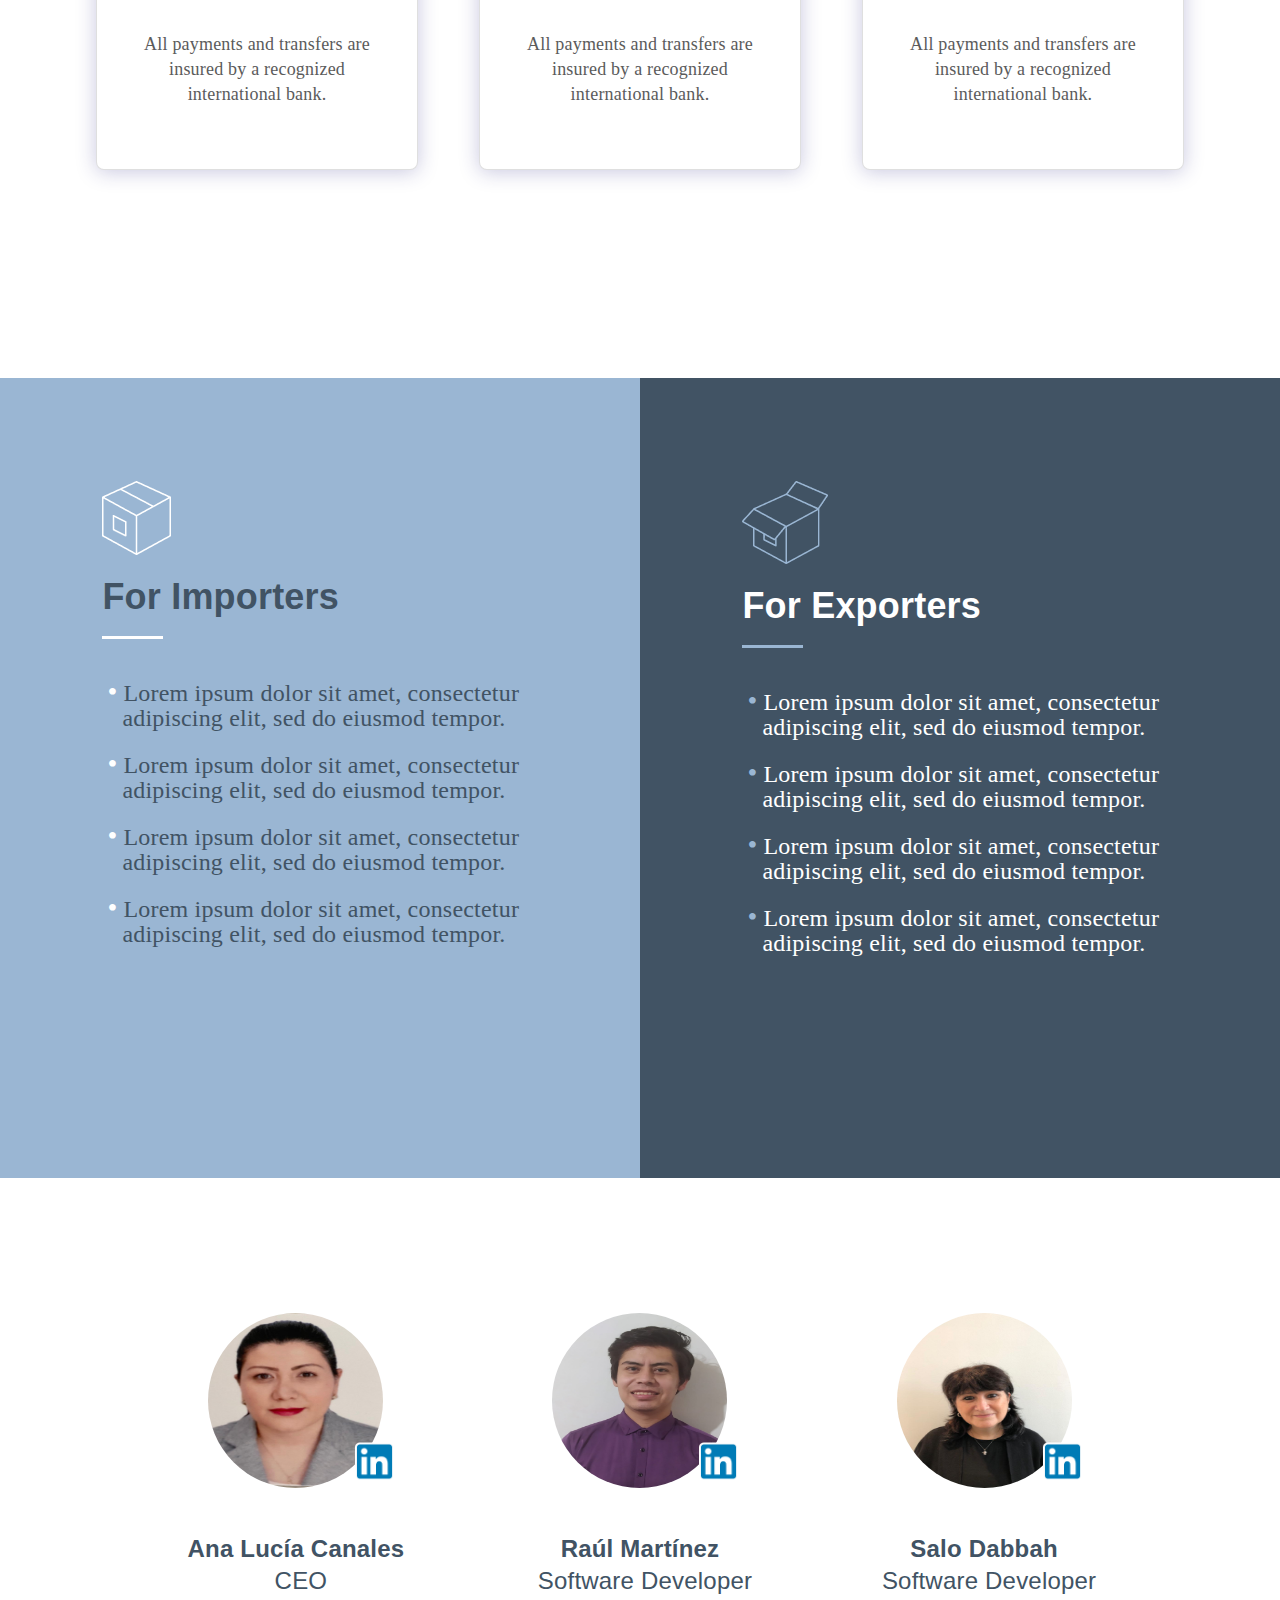
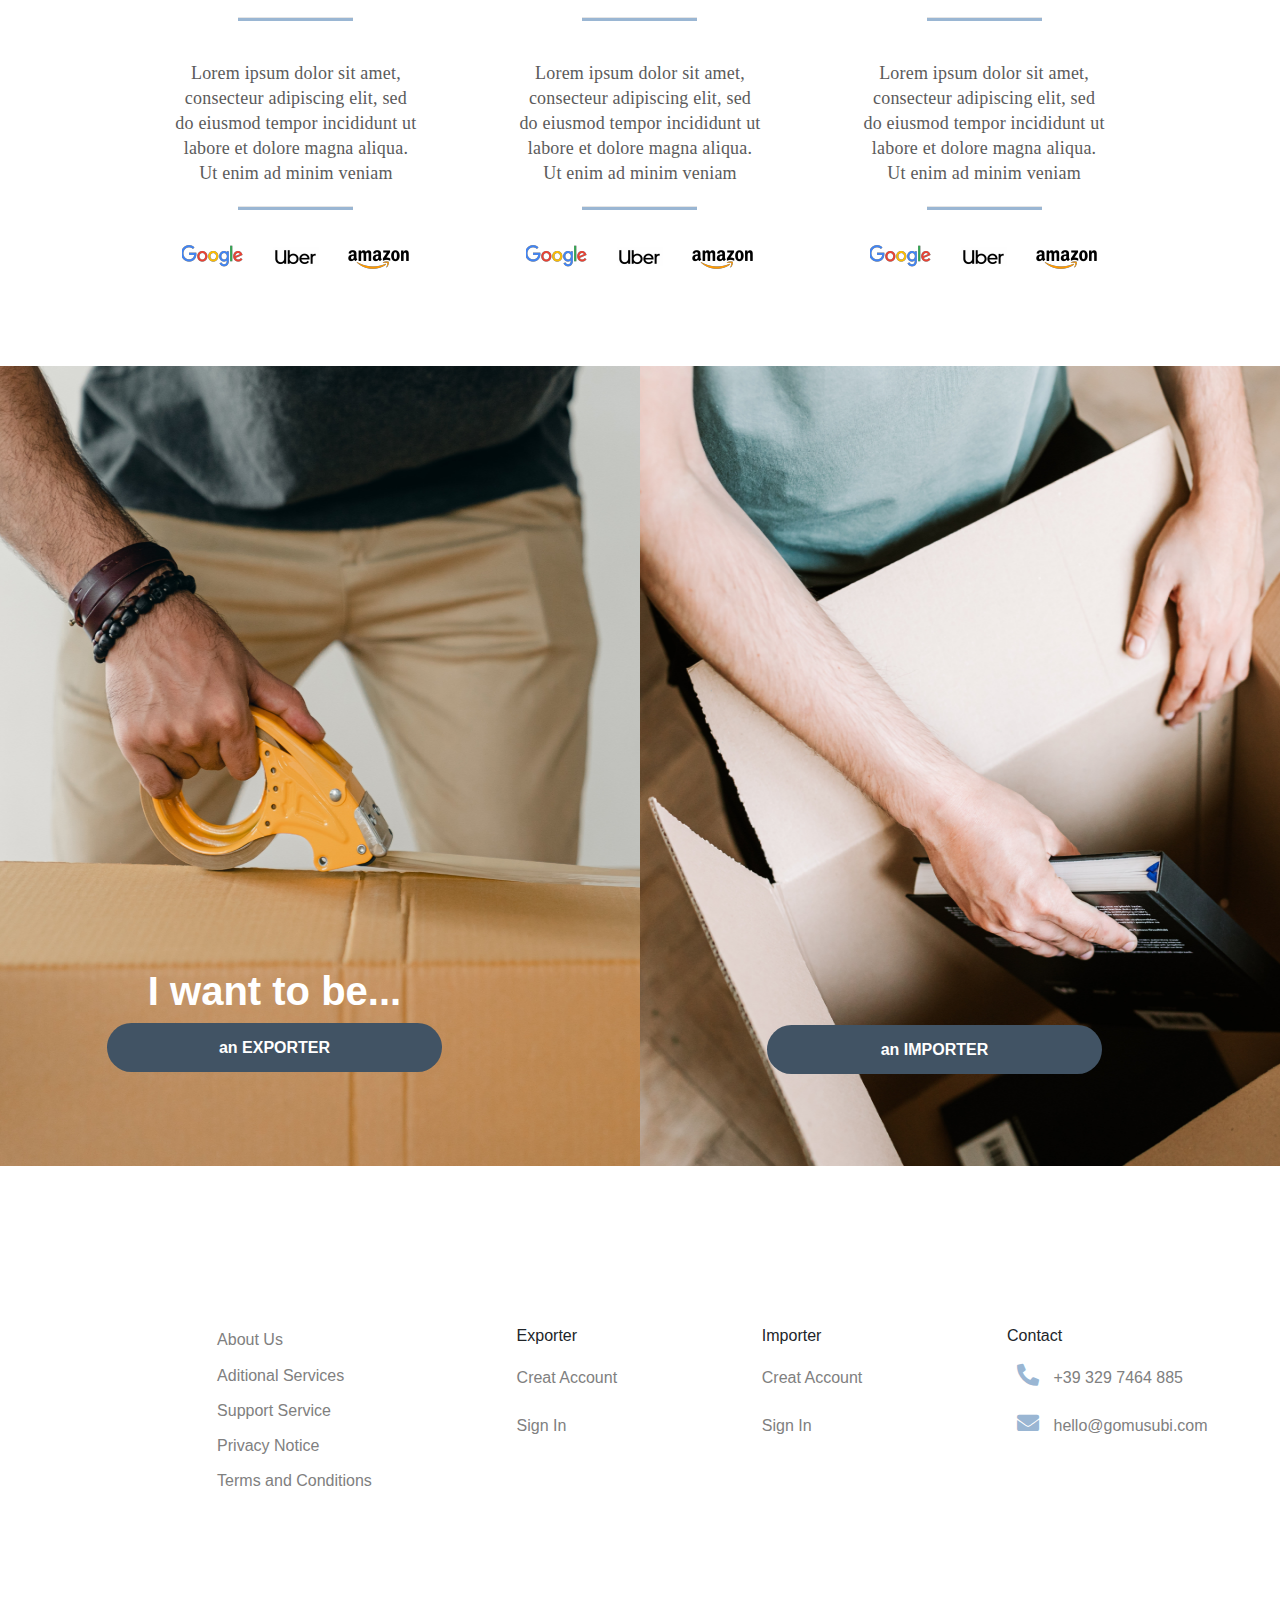
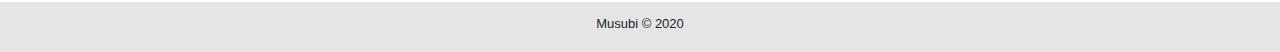
==== commit e9c47885: "web responsive update" ====
--- a/index.html
+++ b/index.html
@@ -20,7 +20,7 @@
 
 
     <header>
-        
+
         <div class="top"></div>
         <nav class="topbar-2 navbar navbar-expand-lg navbar-light bg-light ">
             <ul class="tobar-2-nav navbar-nav mr-auto">
@@ -59,15 +59,15 @@
                 </li>
                 <div class="nav-account-link mr-auto">
 
-                <li class="nav-item">
-                    <a class="nav-link nav-2-a" href="#">Sign In Exporter</a>
-                </li>
-                <li class="nav-item">
-                    <a class="nav-link " href="#">Sign In Importer</a>
-                </li>
-                <li class="nav-item">
-                    <a class="nav-link" href="#">Create an account</a>
-                </li>
+                    <li class="nav-item">
+                        <a class="nav-link nav-2-a" href="#">Sign In Exporter</a>
+                    </li>
+                    <li class="nav-item">
+                        <a class="nav-link " href="#">Sign In Importer</a>
+                    </li>
+                    <li class="nav-item">
+                        <a class="nav-link" href="#">Create an account</a>
+                    </li>
                 </div>
             </ul>
         </nav>
@@ -166,8 +166,9 @@
 
     <section class="explorer-section">
         <div class="container">
-            <h1 class="explorer-heading">How Musubi Works</h1>
-            <div class="industries-div-1">
+            <h1 class="explorer-heading">Explore The Industries
+            </h1>
+            <div class="industries-div-1"> 
                 <div class="agrifood">
                     <div class="agrifood-div">
                         <div class="agrifood-img">
--- a/home.css
+++ b/home.css
@@ -8,6 +8,10 @@
     background-color: rgb(82, 86, 89);
     width: 100%;
     height: 60px;
+}
+
+.dropdown-menu {
+    position: absolute !important;
 }
 
 .navbar-toggler-icon {
@@ -16,16 +20,16 @@
     height: 24px !important;
     margin-left: 0;
 }
-.navbar-light .navbar-toggler{
-    color: rgba(0,0,0,.5);
-    border: 3px solid ;
+
+.navbar-light .navbar-toggler {
+    color: rgba(0, 0, 0, .5);
+    border: 3px solid;
     background-color: white;
     height: 38px;
     padding: 0 6px;
     border-color: white;
 }
 
-
 .topbar-2 {
     display: flex;
     justify-content: space-between;
@@ -44,6 +48,7 @@
 .nav-item h1 {
     padding: 10px 50px !important;
     font-size: 14px !important;
+    cursor: pointer;
 }
 
 .navbar-toggler-icon {
@@ -158,6 +163,12 @@
     padding-left: 25px !important;
 }
 
+.carousel-indicators li {
+    width: 10px;
+    height: 10px;
+    border-radius: 50%;
+}
+
 .musubi-info {
     margin-top: 20px;
 }
@@ -364,7 +375,7 @@
     /* width: 29% !important; */
     min-width: 29% !important;
     margin-top: 10px;
-    margin-bottom: 55px;
+    margin-bottom: 28px !important;
     margin-left: 1%;
     margin-right: 1%;
     height: 500px;
@@ -641,7 +652,7 @@
 }
 
 footer {
-    margin-top: 22rem;
+    margin-top: 10rem;
 }
 
 .footer-main {
@@ -743,11 +754,12 @@
 @media (max-width: 1024px) {
     .navbar-light .navbar-nav .nav-link {
         color: rgba(0, 0, 0, .5);
-        margin: 0 18px;
+        margin: 0 4px;
+        font-size: 11px;
     }
     .nav-item h1 {
-        margin: 0 29px !important;
-        font-size: 15px !important;
+        margin: 0 -6px !important;
+        font-size: 14px !important;
     }
     .tobar-2-nav {
         flex-direction: row;
@@ -766,22 +778,73 @@
         margin: 0;
         margin-left: 66px;
     }
+    .bar-chart-icon {
+        width: 20px;
+        height: 20px;
+        padding-left: 2.2px !important;
+        margin-top: -2px;
+        margin-left: 8px;
+        margin-right: -5px;
+    }
+    .agrifood-img img {
+        width: 261px;
+        object-fit: contain;
+    }
+    .explorer-heading {
+        margin-bottom: 30px;
+    }
+    .musubi-card-heading {
+        margin-bottom: 30px;
+    }
+    .carousel-caption {
+        position: absolute;
+        top: 165px;
+        right: 58%;
+        bottom: 20px;
+        left: 9%;
+        z-index: 10;
+        padding-top: 20px;
+        padding-bottom: 20px;
+        color: #fff;
+        text-align: center;
+    }
 }
 
 @media (max-width: 992px) {
-    .exporter-heading {
-        padding-left: 60px;
+    .navbar-light .navbar-nav .nav-link {
+        color: rgba(0, 0, 0, .5);
+        margin: 0 4px;
+        font-size: 11px;
     }
     .nav-item h1 {
-        margin: 0 29px !important;
-        font-size: 15px !important;
+        margin: 0 -6px !important;
+        font-size: 14px !important;
+    }
+    .bar-chart-icon {
+        width: 20px;
+        height: 20px;
+        padding-left: 2.2px !important;
+        margin-top: -2px;
+        margin-left: 8px;
+        margin-right: -5px;
+    }
+    .agrifood-img img {
+        width: 261px;
+        object-fit: contain;
+    }
+    .explorer-heading {
+        margin-bottom: 30px;
+    }
+    .musubi-card-heading {
+        margin-bottom: 30px;
     }
 }
 
 @media (max-width: 768px) {
     .navbar-light .navbar-nav .nav-link {
         color: rgba(0, 0, 0, .5);
-        margin: 0 13px;
+        margin: 0 3px;
+        font-size: 8px;
     }
     .nav-item h1 {
         margin: 0 250px !important;
@@ -790,9 +853,150 @@
     .exporter-heading {
         font-size: 2rem;
     }
+    .bar-chart-icon {
+        width: 18px;
+        height: 11px;
+        padding-left: 2.2px !important;
+        margin-top: 0px;
+        margin-left: 10px;
+    }
+    .carousel-caption {
+        top: 120px;
+        right: 67%;
+    }
+    .carousel-caption h5 {
+        font-size: 30px;
+        font-weight: bold;
+        letter-spacing: 2px;
+    }
+    .carousel-caption p {
+        font-size: 22px;
+        letter-spacing: 1px;
+        padding-left: 0px !important;
+    }
+    .muubi-info-heading {
+        font-size: 30px;
+    }
+    .musubi-info-img.desktop {
+        display: none;
+    }
+    .musubi-info-img.mobile {
+        display: block;
+    }
+    .industries-div-1 {
+        display: flex;
+        flex-wrap: wrap;
+        flex-direction: column;
+    }
+    .agrifood {
+        width: 100%;
+    }
+    .agrifood-img img {
+        width: 250px;
+    }
+    .automotive {
+        width: 100%;
+        margin-top: 30px;
+    }
+    .automative-img img {
+        width: 200px;
+    }
+    .textile-div {
+        width: 45%;
+        height: 170px;
+        flex-direction: column;
+    }
+    .textile-img img {
+        width: 140px;
+    }
+    .chemical-div {
+        width: 45%;
+        height: 170px;
+        flex-direction: column;
+    }
+    .chemical-img img {
+        width: 115px;
+    }
+    .chemical-txt h6 {
+        line-height: 53px;
+    }
+    .mechanic-div {
+        width: 45%;
+        height: 170px;
+        flex-direction: column;
+        align-items: center;
+        margin-top: 30px;
+    }
+    .mechanic-img img {
+        width: 113px;
+    }
+    .musubi-cards .container {
+        justify-content: center;
+    }
+    .import-export-data {
+        flex-direction: column;
+    }
+    .import-div {
+        width: 100%;
+    }
+    .import-li {
+        font-size: 20px;
+    }
+    .import-ul li::before {
+        font-size: 21px;
+    }
+    .export-div {
+        width: 100%;
+    }
+    .export-li {
+        font-size: 20px;
+    }
+    .export-ul li::before {
+        font-size: 21px;
+    }
+    .import-export-blog {
+        flex-direction: column;
+    }
+    .team-card {
+        border: none !important;
+        box-shadow: none !important;
+        position: relative;
+        margin-bottom: 116px;
+    }
+    .become-exporter {
+        width: 100%;
+        height: 720px;
+    }
+    .become-export-items {
+        margin-bottom: 62px;
+        margin-right: 0px;
+    }
+    .become-importer {
+        width: 100%;
+        height: 720px;
+    }
+    .become-import-items {
+        margin-bottom: 62px;
+        margin-right: 0px;
+    }
+    .footer-main {
+        display: flex;
+        flex-direction: column;
+        align-items: center;
+        text-align: center;
+    }
+    .footer-details {
+        margin-bottom: 20px;
+    }
+    .ft-txt {
+        margin-bottom: 20px;
+    }
 }
 
 @media (max-width: 576px) {
+    .dropdown-menu {
+        position: absolute !important;
+    }
     .tobar-2-nav {
         flex-direction: row;
     }
@@ -831,6 +1035,7 @@
         margin-right: -2px !important;
         width: 19px;
         height: 12px;
+        margin-top: 7px !important;
         margin-left: 0px;
         margin-right: 15px;
     }
@@ -840,6 +1045,20 @@
     }
     .topbar-4-pd h1 {
         font-size: 10px;
+    }
+    .carousel-caption {
+        top: 87px;
+        right: 64%;
+    }
+    .carousel-caption h5 {
+        font-size: 25px;
+        font-weight: bold;
+        letter-spacing: 2px;
+    }
+    .carousel-caption p {
+        font-size: 16px;
+        letter-spacing: 1px;
+        padding-left: 0px !important;
     }
     /* .bar-chart-icon {
         margin-left: 0px;
@@ -930,9 +1149,19 @@
     }
     .become-exporter {
         width: 100%;
+        height: 720px;
+    }
+    .become-export-items {
+        margin-bottom: 62px;
+        margin-right: 0px;
     }
     .become-importer {
         width: 100%;
+        height: 720px;
+    }
+    .become-import-items {
+        margin-bottom: 62px;
+        margin-right: 0px;
     }
     .footer-main {
         display: flex;
@@ -945,6 +1174,299 @@
     }
     .ft-txt {
         margin-bottom: 20px;
+    }
+}
+
+@media (max-width:425px) {
+    .navbar-light .navbar-nav .nav-link {
+        color: rgba(0, 0, 0, .5);
+        margin: 0 2px;
+        font-size: 7px;
+    }
+    .nav-item h1 {
+        margin: 0 126px !important;
+    }
+    .topbar-4-pd {
+        padding: 0px 0px 0px 0px;
+        height: max-content;
+    }
+    .topbar-4-pd h1 {
+        font-size: 10px;
+    }
+    .navbar-light .navbar-toggler {
+        height: 30px;
+        padding: 0px;
+    }
+    .bar-chart-icon {
+        margin-right: 1px !important;
+        width: 18px;
+        height: 10px;
+        margin-left: 1px;
+        margin-right: 0px;
+        margin-top: 7px;
+    }
+    .section-topbar-3 {
+        margin-left: 138px;
+    }
+    .search-input {
+        width: 162px !important;
+        height: 33px !important;
+        font-size: 9px;
+        margin-right: 6px;
+    }
+    .search-btn {
+        padding: 5px 19px !important;
+        height: 34px;
+        width: 81px;
+    }
+    .carousel-caption {
+        top: 69px;
+        right: 60%;
+    }
+    .carousel-caption h5 {
+        font-size: 20px;
+        font-weight: bold;
+        letter-spacing: 2px;
+        line-height: 6px;
+    }
+    .carousel-caption p {
+        font-size: 15px;
+        letter-spacing: 1px;
+        padding-left: 0px !important;
+    }
+    .muubi-info-heading {
+        font-size: 30px;
+    }
+    .musubi-info-img.desktop {
+        display: none;
+    }
+    .musubi-info-img.mobile {
+        display: block;
+    }
+    .explorer-heading {
+        font-size: 30px;
+    }
+    .industries-div-1 {
+        display: flex;
+        flex-wrap: wrap;
+        flex-direction: column;
+    }
+    .agrifood {
+        width: 100%;
+    }
+    .agrifood-img img {
+        width: 180px;
+    }
+    .agrifood-txt strong {
+        font-size: 20px;
+    }
+    .automotive {
+        width: 100%;
+        margin-top: 30px;
+    }
+    .automative-txt strong {
+        font-size: 20px;
+    }
+    .automative-img img {
+        width: 160px;
+    }
+    .textile-div {
+        width: 45%;
+        height: 170px;
+        flex-direction: column;
+    }
+    .textile-img img {
+        width: 130px;
+    }
+    .textile-txt h6 {
+        font-size: 24px;
+    }
+    .chemical-div {
+        width: 45%;
+        height: 170px;
+        flex-direction: column;
+    }
+    .chemical-img img {
+        width: 110px;
+    }
+    .chemical-txt h6 {
+        font-size: 24px;
+        line-height: 53px;
+    }
+    .mechanic-div {
+        width: 45%;
+        height: 170px;
+        flex-direction: column;
+        align-items: center;
+        margin-top: 30px;
+    }
+    .mechanic-img img {
+        width: 110px;
+    }
+    .mechanic-txt h6 {
+        font-size: 24px;
+    }
+    .musubi-cards .container {
+        justify-content: center;
+    }
+    .musubi-card-heading {
+        font-size: 30px;
+        margin-bottom: 30px;
+    }
+    .card {
+        width: 16rem !important;
+        margin-top: 10px;
+        margin-left: 1%;
+        margin-right: 1%;
+        height: 478px;
+        background: #FFFFFF;
+        box-shadow: 0px 2px 20px rgba(38, 36, 131, 0.25);
+        border-radius: 8px;
+    }
+    .card-text {
+        font-size: 16px;
+    }
+    .import-export-data {
+        flex-direction: column;
+    }
+    .import-div {
+        width: 100%;
+        height: 650px;
+    }
+    .import-li {
+        font-size: 16px;
+    }
+    .import-ul li::before {
+        font-size: 21px;
+    }
+    .export-div {
+        width: 100%;
+        height: 650px;
+    }
+    .export-li {
+        font-size: 16px;
+    }
+    .export-ul li::before {
+        font-size: 21px;
+    }
+    .team-card {
+        margin-top: 84px;
+        align-items: center;
+    }
+    .team-card .card-img-top {
+        height: 205px;
+        width: 205px;
+    }
+    .team-card-title {
+        font-size: 20px;
+    }
+    .card-img-right {
+        right: 42px;
+    }
+    .import-export-blog {
+        flex-direction: column;
+    }
+    .become-exporter {
+        width: 100%;
+        height: 440px;
+    }
+    .export-btn {
+        padding: 11px 10px;
+        width: 276px;
+    }
+    .import-btn {
+        padding: 11px 10px;
+        width: 276px;
+    }
+    .become-export-items {
+        margin-top: 326px;
+    }
+    .become-importer {
+        width: 100%;
+        height: 440px;
+    }
+    .become-import-items {
+        margin-top: 326px;
+    }
+    .footer-main {
+        display: flex;
+        flex-direction: column;
+        align-items: center;
+        text-align: center;
+    }
+    .footer-details {
+        margin-bottom: 20px;
+    }
+    .ft-txt {
+        margin-bottom: 20px;
+    }
+}
+
+@media (max-width: 375px) {
+    .top {
+        height: 50px;
+    }
+    /* .navbar-toggler {
+        font-size: 14px;
+    } */
+    .dropdown-menu {
+        position: absolute !important;
+    }
+    .navbar-light .navbar-nav .nav-link {
+        color: rgba(0, 0, 0, .5);
+        margin: 0 3px;
+        font-size: 5px;
+    }
+    .navbar-light .navbar-toggler {
+        height: 30px;
+        padding: 0px;
+    }
+    .nav-item h1 {
+        margin: 0 85px !important;
+        font-size: 8px !important;
+    }
+    .bar-chart-icon {
+        width: 12px;
+        height: 6px;
+        margin-top: 5px;
+        margin-right: 4px !important;
+    }
+    .section-topbar-3 {
+        margin-left: 92px;
+    }
+    .carousel-caption {
+        position: absolute;
+        top: 61px;
+        right: 57%;
+        line-height: 8px;
+        bottom: 20px;
+        left: 8%;
+        z-index: 10;
+        padding-top: 20px;
+        padding-bottom: 20px;
+        color: #fff;
+        text-align: center;
+    }
+    .carousel-caption h5 {
+        font-size: 16px;
+        font-weight: bold;
+        letter-spacing: 2px;
+    }
+    .carousel-caption p {
+        font-size: 12px;
+        letter-spacing: 1px;
+        padding-left: 0px !important;
+    }
+    .muubi-info-heading {
+        font-size: 24px;
+    }
+    .explorer-heading {
+        font-size: 24px;
+    }
+    .musubi-card-heading {
+        font-size: 24px;
+
+        margin-bottom: 30px;
     }
 }
 
@@ -955,20 +1477,30 @@
     /* .navbar-toggler {
         font-size: 14px;
     } */
+    .dropdown-menu {
+        position: absolute !important;
+    }
     .navbar-light .navbar-nav .nav-link {
         color: rgba(0, 0, 0, .5);
-        margin: 0 2px;
-        font-size: 9px;
+        margin: 0 3px;
+        font-size: 5px;
+    }
+    .navbar-light .navbar-toggler {
+        height: 30px;
+        padding: 0px;
     }
     .nav-item h1 {
         margin: 0 50px !important;
         font-size: 8px !important;
     }
     .bar-chart-icon {
-        width: 15px;
-        height: 10px;
-        margin-top: 10px;
-        margin-right: 8px !important;
+        width: 12px;
+        height: 6px;
+        margin-top: 5px;
+        margin-right: 4px !important;
+    }
+    .section-topbar-3 {
+        margin-left: 57px;
     }
     .search-input {
         width: 164px !important;
@@ -990,127 +1522,446 @@
     .topbar-4-pd h1 {
         text-align: center;
     }
-    .exporter-logo {
-        width: 50px;
-        height: 50px;
-    }
-    .exporter-heading {
-        margin-top: -38px;
-        font-size: 1.3rem;
-        padding-left: 50px;
-    }
-    .exporter-para {
-        padding-left: 3.0rem;
-        width: 70%;
-        text-align: justify;
-        text-justify: inter-word;
-        /* flex-direction: column; */
-    }
-    .exporter-para-2 {
-        padding-left: 3.3rem;
-        font-size: 10px;
-        width: 70%;
-        flex-direction: column;
-        text-align: justify;
-    }
-    .export-2-para {
-        padding-left: 0px;
-        width: 90px;
-    }
-    .exporter-para p {
-        font-size: 10px;
-    }
-    .arrow {
-        width: 20px;
-        height: 16px;
-        margin-left: 1px;
-    }
-    .stars-icons {
-        padding-left: 3.3rem;
-        font-size: 1.2rem !important;
-    }
-    .fa-star {
-        color: #FFB84E;
-        font-size: 0.6rem;
-    }
-    .star-num {
-        font-size: 10px;
-    }
-    .exporter-para-2 button {
-        border-radius: 50px;
-        height: 43px;
-        width: 112px;
-        font-size: 11px;
-    }
-    .section-2 {
-        flex-wrap: wrap;
-        justify-content: start;
-        width: 100%;
-    }
-    .img-box-2 {
-        margin-left: 20px;
-    }
-    .img-box-1 span {
-        font-size: 14px;
-    }
-    .img-box-2 span {
-        font-size: 14px;
-        justify-content: center;
-    }
-    .images-section {
-        width: 100%;
-        margin-left: -22px;
-        margin-top: -8px;
-        display: flex;
-        justify-content: start;
-    }
-    .accordion {
-        width: 25%;
-    }
-    .position-drp {
-        width: 90px !important;
-    }
-    .number-drp {
-        width: 80px !important;
-    }
-    .drp-section {
-        margin-left: 80px;
-    }
-    .images-cards {
-        margin-top: 80px;
-        margin-left: -200px;
-    }
-    .fa-heart {
-        font-size: 14px;
-        padding: 6px;
-    }
-    .fa-chart-bar {
-        font-size: 14px;
-        padding: 6px;
-    }
-    .order-btn {
-        padding: 6px 19px;
-    }
     .bar-chart-icon {
         margin-left: 0px;
         margin-right: 15px;
     }
+    .carousel-caption {
+        position: absolute;
+        top: 50px;
+        right: 57%;
+        line-height: 4px;
+        bottom: 20px;
+        left: 8%;
+        z-index: 10;
+        padding-top: 20px;
+        padding-bottom: 20px;
+        color: #fff;
+        text-align: center;
+    }
+    .carousel-caption h5 {
+        font-size: 16px;
+        font-weight: bold;
+        letter-spacing: 2px;
+    }
+    .carousel-caption p {
+        font-size: 12px;
+        letter-spacing: 1px;
+        padding-left: 0px !important;
+    }
+    .carousel-indicators li {
+        width: 10px;
+        height: 10px;
+        border-radius: 50%;
+    }
+    .muubi-info-heading {
+        font-size: 30px;
+    }
+    .musubi-info-img.desktop {
+        display: none;
+    }
+    .musubi-info-img.mobile {
+        display: block;
+    }
+    .explorer-heading {
+        font-size: 34px;
+    }
+    .industries-div-1 {
+        display: flex;
+        flex-wrap: wrap;
+        flex-direction: column;
+    }
+    .agrifood {
+        width: 100%;
+    }
+    .agrifood-img img {
+        width: 165px;
+    }
+    .agrifood-txt strong {
+        font-size: 20px;
+    }
+    .automotive {
+        width: 100%;
+        margin-top: 30px;
+    }
+    .automative-txt strong {
+        font-size: 20px;
+    }
+    .automative-img img {
+        width: 160px;
+    }
+    .textile-div {
+        width: 45%;
+        height: 170px;
+        flex-direction: column;
+    }
+    .textile-img img {
+        width: 130px;
+    }
+    .textile-txt h6 {
+        font-size: 24px;
+    }
+    .chemical-div {
+        width: 45%;
+        height: 170px;
+        flex-direction: column;
+    }
+    .chemical-img img {
+        width: 110px;
+    }
+    .chemical-txt h6 {
+        font-size: 24px;
+        line-height: 53px;
+    }
+    .mechanic-div {
+        width: 45%;
+        height: 170px;
+        flex-direction: column;
+        align-items: center;
+        margin-top: 30px;
+    }
+    .mechanic-img img {
+        width: 110px;
+    }
+    .mechanic-txt h6 {
+        font-size: 24px;
+    }
+    .musubi-cards .container {
+        justify-content: center;
+    }
+    .card {
+        width: 16rem !important;
+        margin-top: 10px;
+        margin-bottom: 55px;
+        margin-left: 1%;
+        margin-right: 1%;
+        height: 478px;
+        background: #FFFFFF;
+        box-shadow: 0px 2px 20px rgba(38, 36, 131, 0.25);
+        border-radius: 8px;
+    }
+    .card-text {
+        font-size: 16px;
+    }
+    .import-export-data {
+        flex-direction: column;
+    }
+    .import-div {
+        width: 100%;
+        height: 650px;
+    }
+    .import-li {
+        font-size: 16px;
+    }
+    .import-ul li::before {
+        font-size: 21px;
+    }
+    .export-div {
+        width: 100%;
+        height: 650px;
+    }
+    .export-li {
+        font-size: 16px;
+    }
+    .export-ul li::before {
+        font-size: 21px;
+    }
+    .team-card {
+        margin-top: 84px;
+        align-items: center;
+    }
+    .team-card .card-img-top {
+        height: 205px;
+        width: 205px;
+    }
+    .team-card-title {
+        font-size: 20px;
+    }
+    .card-img-right {
+        right: 42px;
+    }
+    .import-export-blog {
+        flex-direction: column;
+    }
+    .become-exporter {
+        width: 100%;
+        height: 440px;
+    }
+    .export-btn {
+        padding: 11px 10px;
+        width: 276px;
+    }
+    .import-btn {
+        padding: 11px 10px;
+        width: 276px;
+    }
+    .become-export-items {
+        margin-top: 326px;
+    }
+    .become-importer {
+        width: 100%;
+        height: 440px;
+    }
+    .become-import-items {
+        margin-top: 326px;
+    }
+    .footer-main {
+        display: flex;
+        flex-direction: column;
+        align-items: center;
+        text-align: center;
+    }
+    .footer-details {
+        margin-bottom: 20px;
+    }
+    .ft-txt {
+        margin-bottom: 20px;
+    }
 }
 
 @media (max-width: 344px) {
     .navbar-light .navbar-nav .nav-link {
         color: rgba(0, 0, 0, .5);
-        font-size: 10px;
+        margin: 0 2px;
+        font-size: 5px;
+    }
+    .dropdown-menu {
+        position: absolute !important;
+    }
+    .navbar-light .navbar-toggler {
+        height: 30px;
+        padding: 0px;
     }
     .nav-item h1 {
         margin: 0 45px !important;
         font-size: 7px !important;
     }
     .bar-chart-icon {
-        width: 15px;
+        width: 13px;
+        height: 6px;
+        margin-top: 3px;
+        margin-left: 4px;
+    }
+    .section-topbar-3 {
+        margin-left: 49px;
+    }
+    .search-input {
+        width: 164px !important;
+        height: 33px !important;
+        font-size: 10px;
+    }
+    .search-btn {
+        padding: 5px 19px !important;
+        height: 33px;
+        width: 88px;
+        margin-left: 10px;
+    }
+    .topbar-4-pd {
+        padding: 0px 10px;
+        height: max-content;
+        text-align: center;
+        margin-top: -10px;
+    }
+    .topbar-4-pd h1 {
+        text-align: center;
+    }
+    .bar-chart-icon {
+        margin-left: 0px;
+        margin-right: 15px;
+    }
+    .carousel-caption {
+        position: absolute;
+        top: 50px;
+        right: 57%;
+        line-height: 4px;
+        bottom: 20px;
+        left: 8%;
+        z-index: 10;
+        padding-top: 20px;
+        padding-bottom: 20px;
+        color: #fff;
+        text-align: center;
+    }
+    .carousel-caption h5 {
+        font-size: 14px;
+        font-weight: bold;
+        letter-spacing: 2px;
+    }
+    .carousel-caption p {
+        font-size: 11px;
+        letter-spacing: 1px;
+        padding-left: 0px !important;
+    }
+    .carousel-indicators li {
+        width: 10px;
         height: 10px;
-        margin-top: 1px;
-        margin-left: 8px;
+        border-radius: 50%;
+    }
+    .muubi-info-heading {
+        font-size: 27px;
+    }
+    .musubi-info-img.desktop {
+        display: none;
+    }
+    .musubi-info-img.mobile {
+        display: block;
+    }
+    .explorer-heading {
+        font-size: 27px;
+    }
+    .industries-div-1 {
+        display: flex;
+        flex-wrap: wrap;
+        flex-direction: column;
+        margin-top: 24px;
+    }
+    .agrifood {
+        width: 100%;
+    }
+    .agrifood-img img {
+        width: 165px;
+    }
+    .agrifood-txt strong {
+        font-size: 20px;
+    }
+    .automotive {
+        width: 100%;
+        margin-top: 30px;
+    }
+    .automative-txt strong {
+        font-size: 20px;
+    }
+    .automative-img img {
+        width: 160px;
+    }
+    .textile-div {
+        width: 45%;
+        height: 170px;
+        flex-direction: column;
+    }
+    .textile-img img {
+        width: 130px;
+    }
+    .textile-txt h6 {
+        font-size: 24px;
+    }
+    .chemical-div {
+        width: 45%;
+        height: 170px;
+        flex-direction: column;
+    }
+    .chemical-img img {
+        width: 110px;
+    }
+    .chemical-txt h6 {
+        font-size: 24px;
+        line-height: 53px;
+    }
+    .mechanic-div {
+        width: 45%;
+        height: 170px;
+        flex-direction: column;
+        align-items: center;
+        margin-top: 30px;
+    }
+    .mechanic-img img {
+        width: 110px;
+    }
+    .mechanic-txt h6 {
+        font-size: 24px;
+    }
+    .musubi-card-heading {
+        font-size: 27px;
+        margin-bottom: 30px;
+    }
+    .musubi-cards .container {
+        justify-content: center;
+    }
+    .card {
+        width: 16rem !important;
+        margin-top: 10px;
+        margin-bottom: 55px;
+        margin-left: 1%;
+        margin-right: 1%;
+        height: 478px;
+        background: #FFFFFF;
+        box-shadow: 0px 2px 20px rgba(38, 36, 131, 0.25);
+        border-radius: 8px;
+    }
+    .card-text {
+        font-size: 16px;
+    }
+    .import-export-data {
+        flex-direction: column;
+    }
+    .import-div {
+        width: 100%;
+        height: 650px;
+    }
+    .import-li {
+        font-size: 16px;
+    }
+    .import-ul li::before {
+        font-size: 21px;
+    }
+    .export-div {
+        width: 100%;
+        height: 650px;
+    }
+    .export-li {
+        font-size: 16px;
+    }
+    .export-ul li::before {
+        font-size: 21px;
+    }
+    .team-card {
+        margin-top: 84px;
+        align-items: center;
+    }
+    .team-card .card-img-top {
+        height: 205px;
+        width: 205px;
+    }
+    .team-card-title {
+        font-size: 20px;
+    }
+    .card-img-right {
+        right: 42px;
+    }
+    .import-export-blog {
+        flex-direction: column;
+    }
+    .become-exporter {
+        width: 100%;
+        height: 440px;
+    }
+    .become-export-items {
+        margin-right: 2px;
+    }
+    .export-btn {
+        width: 278px;
+    }
+    .become-importer {
+        width: 100%;
+        height: 440px;
+    }
+    .become-import-items {
+        margin-right: 2px;
+    }
+    .import-btn {
+        width: 278px;
+    }
+    .footer-main {
+        display: flex;
+        flex-direction: column;
+        align-items: center;
+        text-align: center;
+    }
+    .footer-details {
+        margin-bottom: 20px;
+    }
+    .ft-txt {
+        margin-bottom: 20px;
     }
 }
 
@@ -1119,11 +1970,27 @@
         height: 50px;
     }
     .navbar-toggler {
-        font-size: 14px;
+        font-size: 10px;
+    }
+    .navbar-toggler-icon {
+        display: inline-block;
+        width: 22px !important;
+        height: 21px !important;
+    }
+    .navbar-light .navbar-toggler {
+        height: 25px;
+        padding: 0px;
     }
     .navbar-light .navbar-nav .nav-link {
         color: rgba(0, 0, 0, .5);
-        font-size: 9px;
+        margin: 0 1px;
+        font-size: 5px;
+    }
+    .dropdown-menu {
+        position: absolute !important;
+    }
+    .section-topbar-3 {
+        margin-left: 32px;
     }
     .nav-item h1 {
         margin: 0 50px !important;
@@ -1131,10 +1998,11 @@
     }
     .bar-chart-icon {
         width: 16px;
-        height: 12px;
+        height: 9px;
         padding-left: 2.2px !important;
-        margin-top: 8px;
-        margin-left: 10px;
+        margin-top: 2px;
+        margin-left: 0px;
+        margin-right: 15px;
     }
     .search-input {
         width: 164px !important;
@@ -1158,110 +2026,422 @@
     .topbar-4-pd h1 {
         text-align: center;
     }
-    .exporter-logo {
-        width: 50px;
-        height: 50px;
-    }
-    .exporter-heading {
-        margin-top: -30px;
-        font-size: 0.6rem;
-        padding-left: 60px;
-    }
-    .exporter-para {
-        padding-left: 3.0rem;
-        width: 70%;
-        text-align: justify;
-        text-justify: inter-word;
-        /* flex-direction: column; */
-    }
-    .exporter-para-2 {
-        padding-left: 3.3rem;
+    .carousel-caption {
+        position: absolute;
+        top: 50px;
+        right: 57%;
+        line-height: 4px;
+        bottom: 20px;
+        left: 8%;
+        z-index: 10;
+        padding-top: 20px;
+        padding-bottom: 20px;
+        color: #fff;
+        text-align: center;
+    }
+    .carousel-caption h5 {
+        font-size: 14px;
+        font-weight: bold;
+        letter-spacing: 2px;
+    }
+    .carousel-caption p {
+        font-size: 11px;
+        letter-spacing: 1px;
+        padding-left: 0px !important;
+    }
+    .carousel-indicators li {
+        width: 10px;
+        height: 10px;
+        border-radius: 50%;
+    }
+    .muubi-info-heading {
+        font-size: 27px;
+    }
+    .musubi-info-img.desktop {
+        display: none;
+    }
+    .musubi-info-img.mobile {
+        display: block;
+    }
+    .explorer-heading {
+        font-size: 27px;
+    }
+    .industries-div-1 {
+        display: flex;
+        flex-wrap: wrap;
+        flex-direction: column;
+        margin-top: 24px;
+    }
+    .agrifood {
+        width: 100%;
+    }
+    .agrifood-img img {
+        width: 156px;
+    }
+    .agrifood-txt strong {
+        font-size: 20px;
+    }
+    .automotive {
+        width: 100%;
+        margin-top: 30px;
+    }
+    .automative-txt strong {
+        font-size: 20px;
+    }
+    .automative-img img {
+        width: 131px;
+    }
+    .textile-div {
+        width: 45%;
+        height: 170px;
+        flex-direction: column;
+    }
+    .textile-img img {
+        width: 130px;
+    }
+    .textile-txt h6 {
+        font-size: 20px;
+    }
+    .chemical-div {
+        width: 45%;
+        height: 170px;
+        flex-direction: column;
+    }
+    .chemical-img img {
+        width: 110px;
+    }
+    .chemical-txt h6 {
+        font-size: 20px;
+        line-height: 53px;
+    }
+    .mechanic-div {
+        width: 45%;
+        height: 170px;
+        flex-direction: column;
+        align-items: center;
+        margin-top: 30px;
+    }
+    .mechanic-img img {
+        width: 110px;
+    }
+    .mechanic-txt h6 {
+        font-size: 20px;
+    }
+    .musubi-card-heading {
+        font-size: 27px;
+        margin-bottom: 30px;
+    }
+    .musubi-cards .container {
+        justify-content: center;
+    }
+    .card {
+        width: 16rem !important;
+        margin-top: 10px;
+        margin-bottom: 55px;
+        margin-left: 1%;
+        margin-right: 1%;
+        height: 478px;
+        background: #FFFFFF;
+        box-shadow: 0px 2px 20px rgba(38, 36, 131, 0.25);
+        border-radius: 8px;
+    }
+    .card-text {
+        font-size: 16px;
+    }
+    .import-export-data {
+        flex-direction: column;
+    }
+    .import-div {
+        width: 100%;
+        height: 650px;
+    }
+    .import-li {
+        font-size: 16px;
+    }
+    .import-ul li::before {
+        font-size: 21px;
+    }
+    .export-div {
+        width: 100%;
+        height: 650px;
+    }
+    .export-li {
+        font-size: 16px;
+    }
+    .export-ul li::before {
+        font-size: 21px;
+    }
+    .team-card {
+        margin-top: 84px;
+        align-items: center;
+    }
+    .team-card .card-img-top {
+        height: 205px;
+        width: 205px;
+    }
+    .team-card-title {
+        font-size: 20px;
+    }
+    .card-img-right {
+        right: 42px;
+    }
+    .import-export-blog {
+        flex-direction: column;
+    }
+    .become-exporter {
+        width: 100%;
+        height: 440px;
+    }
+    .become-export-items {
+        margin-right: 2px;
+    }
+    .export-btn {
+        width: 278px;
+    }
+    .become-importer {
+        width: 100%;
+        height: 440px;
+    }
+    .become-import-items {
+        margin-right: 2px;
+    }
+    .import-btn {
+        width: 278px;
+    }
+    .footer-main {
+        display: flex;
+        flex-direction: column;
+        align-items: center;
+        text-align: center;
+    }
+    .footer-details {
+        margin-bottom: 20px;
+    }
+    .ft-txt {
+        margin-bottom: 20px;
+    }
+}
+
+@media (max-width: 320px) {
+    .navbar-toggler {
         font-size: 10px;
-        width: 70%;
-        flex-direction: column;
-        text-align: justify;
-    }
-    .export-2-para {
-        padding-left: 0px;
-        width: 90px;
-    }
-    .exporter-para p {
-        font-size: 10px;
-    }
-    .arrow {
-        width: 20px;
-        height: 16px;
+    }
+    .navbar-toggler-icon {
+        display: inline-block;
+        width: 22px !important;
+        height: 21px !important;
+    }
+    .navbar-light .navbar-toggler {
+        height: 25px;
+        padding: 0px;
+    }
+    .navbar-light .navbar-nav .nav-link {
+        color: rgba(0, 0, 0, .5);
+        margin: 0 3px;
+        font-size: 4px;
+    }
+    .dropdown-menu {
+        position: absolute !important;
+    }
+    .section-topbar-3 {
+        margin-left: 66px !important;
+    }
+    .bar-chart-icon {
+        width: 14px;
+        margin-right: 0px !important;
+        height: 9px;
+        padding-left: 2.2px !important;
+        margin-top: 0px;
         margin-left: 1px;
     }
-    .stars-icons {
-        padding-left: 3.3rem;
-        font-size: 1.2rem !important;
-    }
-    .fa-star {
-        color: #FFB84E;
-        font-size: 0.6rem;
-    }
-    .star-num {
-        font-size: 10px;
-    }
-    .exporter-para-2 button {
-        border-radius: 50px;
-        height: 43px;
-        width: 112px;
-        font-size: 11px;
-    }
-    .section-2 {
+    .navbar-toggler-icon {
+        width: 19px !important;
+        height: 19px !important;
+    }
+    .section-topbar-3 {
+        margin-left: 75px;
+    }
+    .search-input {
+        width: 133px !important;
+        height: 29px !important;
+        font-size: 8px;
+        margin-bottom: 10px;
+    }
+    .search-btn {
+        font-size: 9px;
+        padding: 5px 19px !important;
+        height: 28px;
+        width: 79px;
+        margin-left: 0px;
+        margin-bottom: 10px;
+    }
+    .muubi-info-heading {
+        font-size: 20px;
+    }
+    .explorer-heading {
+        font-size: 20px;
+    }
+    .industries-div-1 {
+        display: flex;
         flex-wrap: wrap;
-        justify-content: start;
-        width: 100%;
-    }
-    .img-box-2 {
-        margin-left: 20px;
-    }
-    .img-box-1 span {
-        font-size: 14px;
-    }
-    .img-box-2 span {
-        font-size: 14px;
+        flex-direction: column;
+        margin-top: 24px;
+    }
+    .agrifood {
+        width: 100%;
+    }
+    .agrifood-div {
+        width: 84%;
+        height: 141px;
+        margin-right: 10px;
+    }
+    .agrifood-img img {
+        width: 130px;
+    }
+    .agrifood-txt strong {
+        font-size: 20px;
+    }
+    .automotive {
+        width: 100%;
+        margin-top: 30px;
+    }
+    .automotive-div {
+        width: 84%;
+        height: 141px;
+    }
+    .automative-txt strong {
+        font-size: 20px;
+    }
+    .automative-img img {
+        width: 107px;
+    }
+    .textile-div {
+        width: 44%;
+        flex-direction: column;
+    }
+    .textile-img img {
+        width: 132px;
+    }
+    .textile-txt h6 {
+        font-size: 20px;
+    }
+    .chemical-div {
+        width: 44%;
+        height: 170px;
+        flex-direction: column;
+    }
+    .chemical-img img {
+        width: 110px;
+    }
+    .chemical-txt h6 {
+        font-size: 20px;
+        line-height: 53px;
+    }
+    .mechanic-div {
+        width: 44%;
+        height: 170px;
+        flex-direction: column;
+        align-items: center; 
+        margin-top: 30px;
+    }
+    .mechanic-img img {
+        width: 110px;
+    }
+    .mechanic-txt h6 {
+        font-size: 20px;
+    }
+    .musubi-card-heading {
+        font-size: 27px;
+        margin-bottom: 30px;
+    }
+    .musubi-cards .container {
         justify-content: center;
     }
-    .images-section {
-        width: 100%;
-        margin-left: -22px;
-        margin-top: -8px;
+    .card {
+        width: 16rem !important;
+        margin-top: 10px;
+        margin-bottom: 55px;
+        margin-left: 1%;
+        margin-right: 1%;
+        height: 478px;
+        background: #FFFFFF;
+        box-shadow: 0px 2px 20px rgba(38, 36, 131, 0.25);
+        border-radius: 8px;
+    }
+    .card-text {
+        font-size: 16px;
+    }
+    .import-export-data {
+        flex-direction: column;
+    }
+    .import-div {
+        width: 100%;
+        height: 650px;
+    }
+    .import-li {
+        font-size: 16px;
+    }
+    .import-ul li::before {
+        font-size: 21px;
+    }
+    .export-div {
+        width: 100%;
+        height: 650px;
+    }
+    .export-li {
+        font-size: 16px;
+    }
+    .export-ul li::before {
+        font-size: 21px;
+    }
+    .team-card {
+        margin-top: 84px;
+        align-items: center;
+    }
+    .team-card .card-img-top {
+        height: 205px;
+        width: 205px;
+    }
+    .team-card-title {
+        font-size: 20px;
+    }
+    .card-img-right {
+        right: 42px;
+    }
+    .import-export-blog {
+        flex-direction: column;
+    }
+    .become-exporter {
+        width: 100%;
+        height: 440px;
+    }
+    .become-export-items {
+        margin-right: 2px;
+    }
+    .export-btn {
+        width: 278px;
+    }
+    .become-importer {
+        width: 100%;
+        height: 440px;
+    }
+    .become-import-items {
+        margin-right: 2px;
+    }
+    .import-btn {
+        width: 278px;
+    }
+    .footer-main {
         display: flex;
-        justify-content: start;
-    }
-    .accordion {
-        width: 25%;
-    }
-    .position-drp {
-        width: 90px !important;
-    }
-    .number-drp {
-        width: 80px !important;
-    }
-    .drp-section {
-        margin-left: 80px;
-    }
-    .images-cards {
-        margin-top: 80px;
-        margin-left: -200px;
-    }
-    .fa-heart {
-        font-size: 14px;
-        padding: 6px;
-    }
-    .fa-chart-bar {
-        font-size: 14px;
-        padding: 6px;
-    }
-    .order-btn {
-        padding: 6px 19px;
-    }
-    .bar-chart-icon {
-        margin-left: 0px;
-        margin-right: 15px;
+        flex-direction: column;
+        align-items: center;
+        text-align: center;
+    }
+    .footer-details {
+        margin-bottom: 20px;
+    }
+    .ft-txt {
+        margin-bottom: 20px;
     }
 }
 
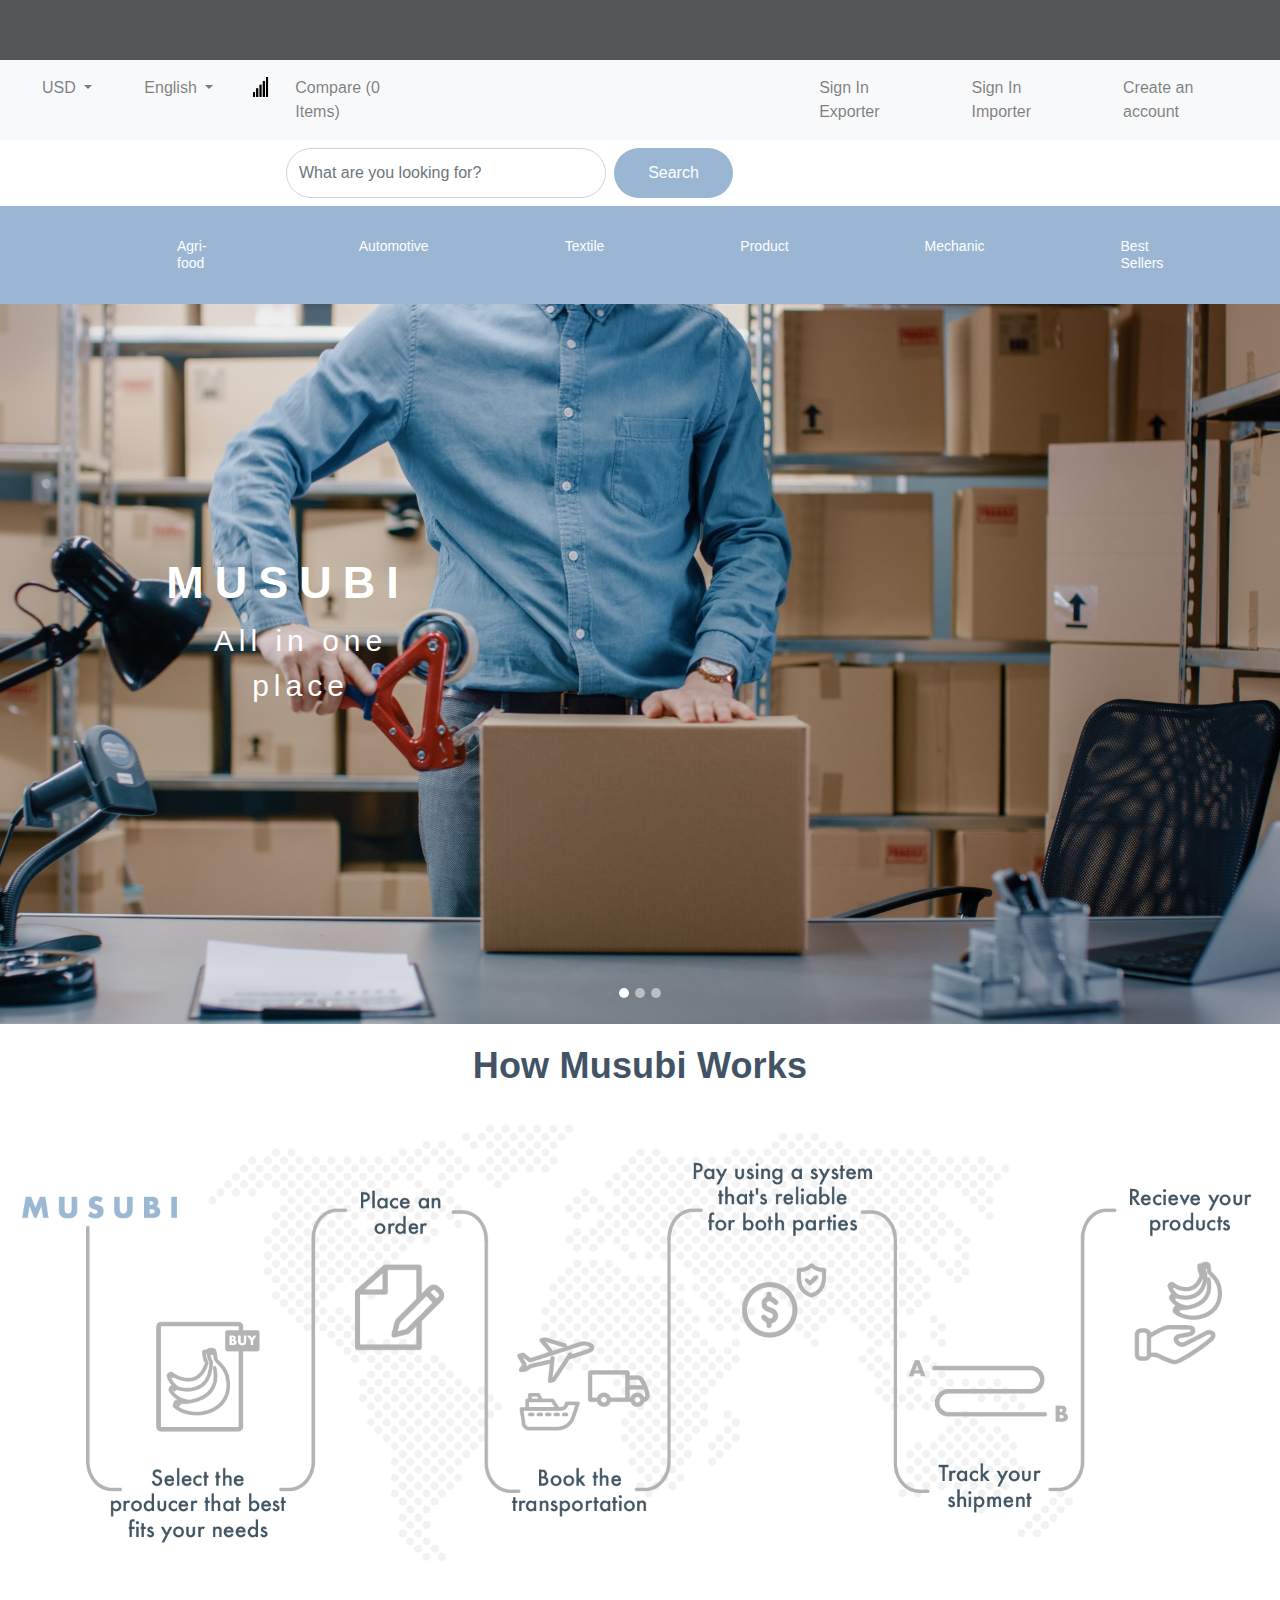
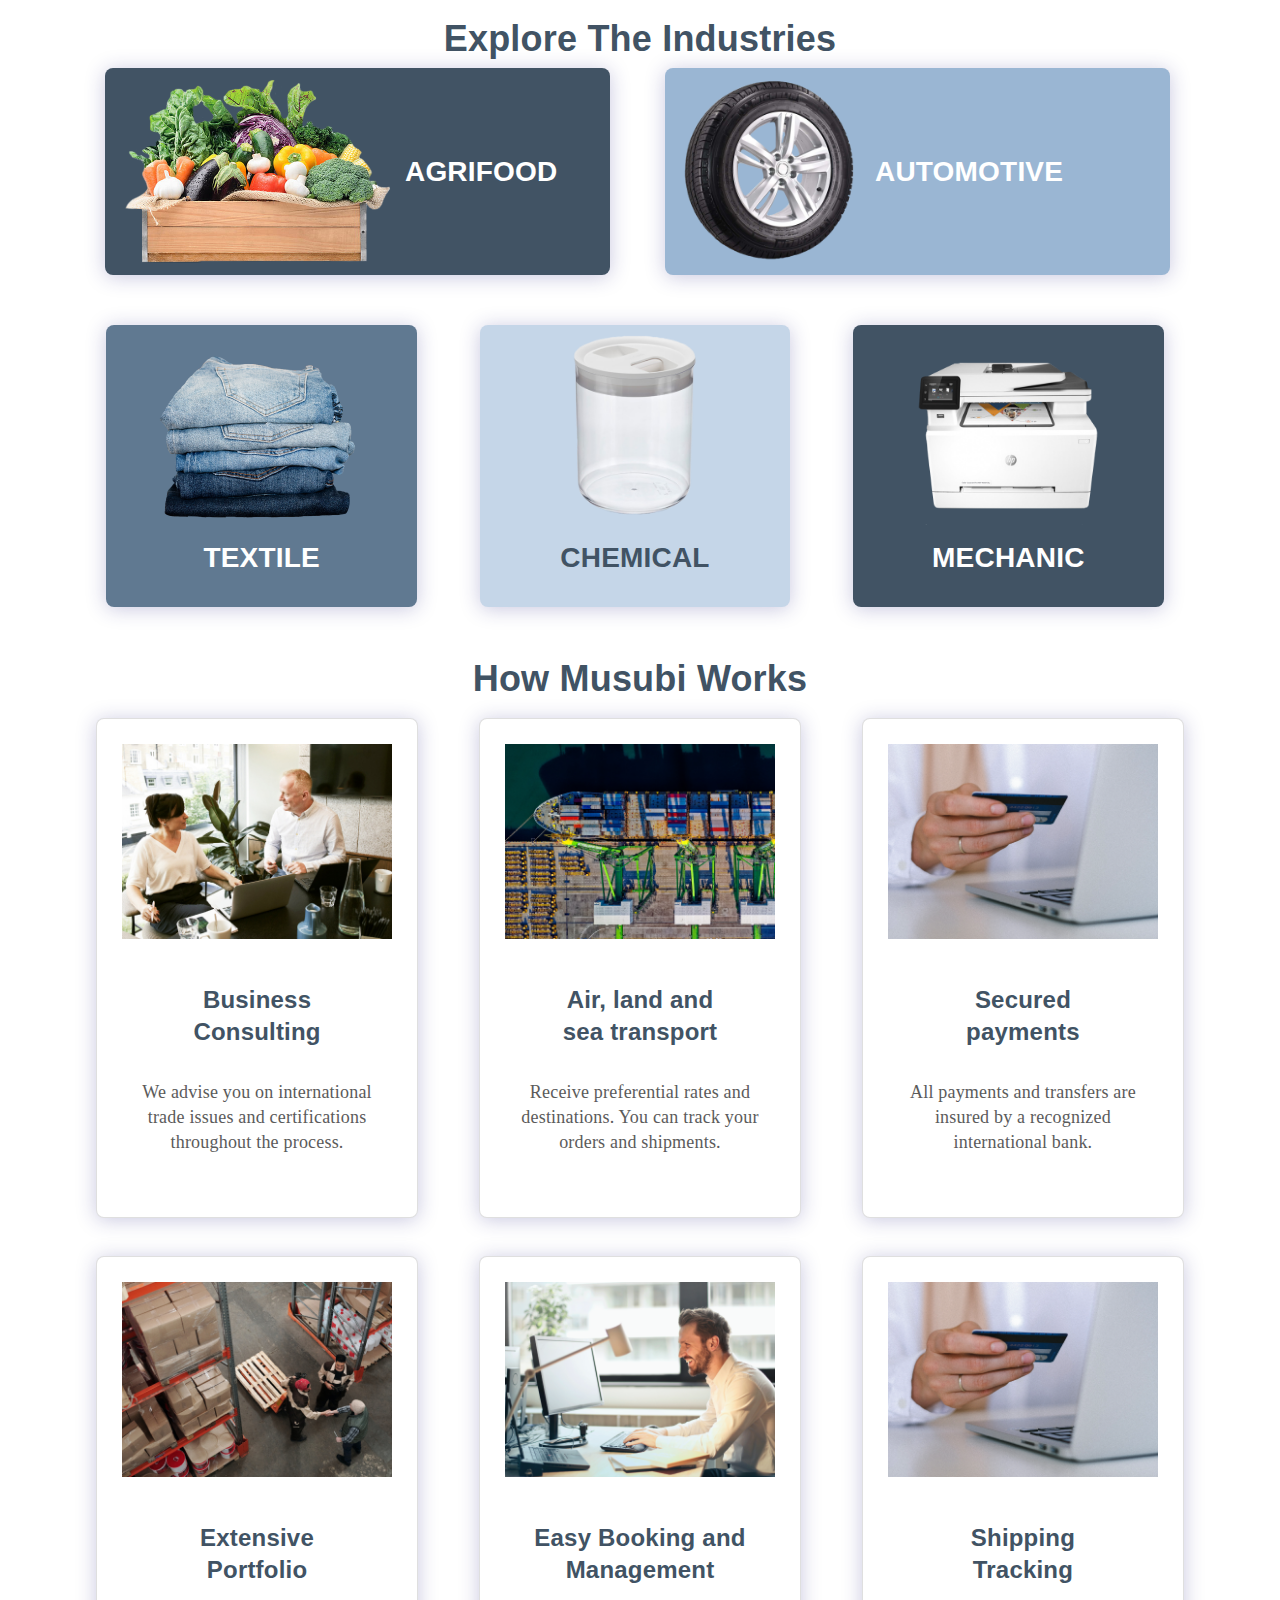
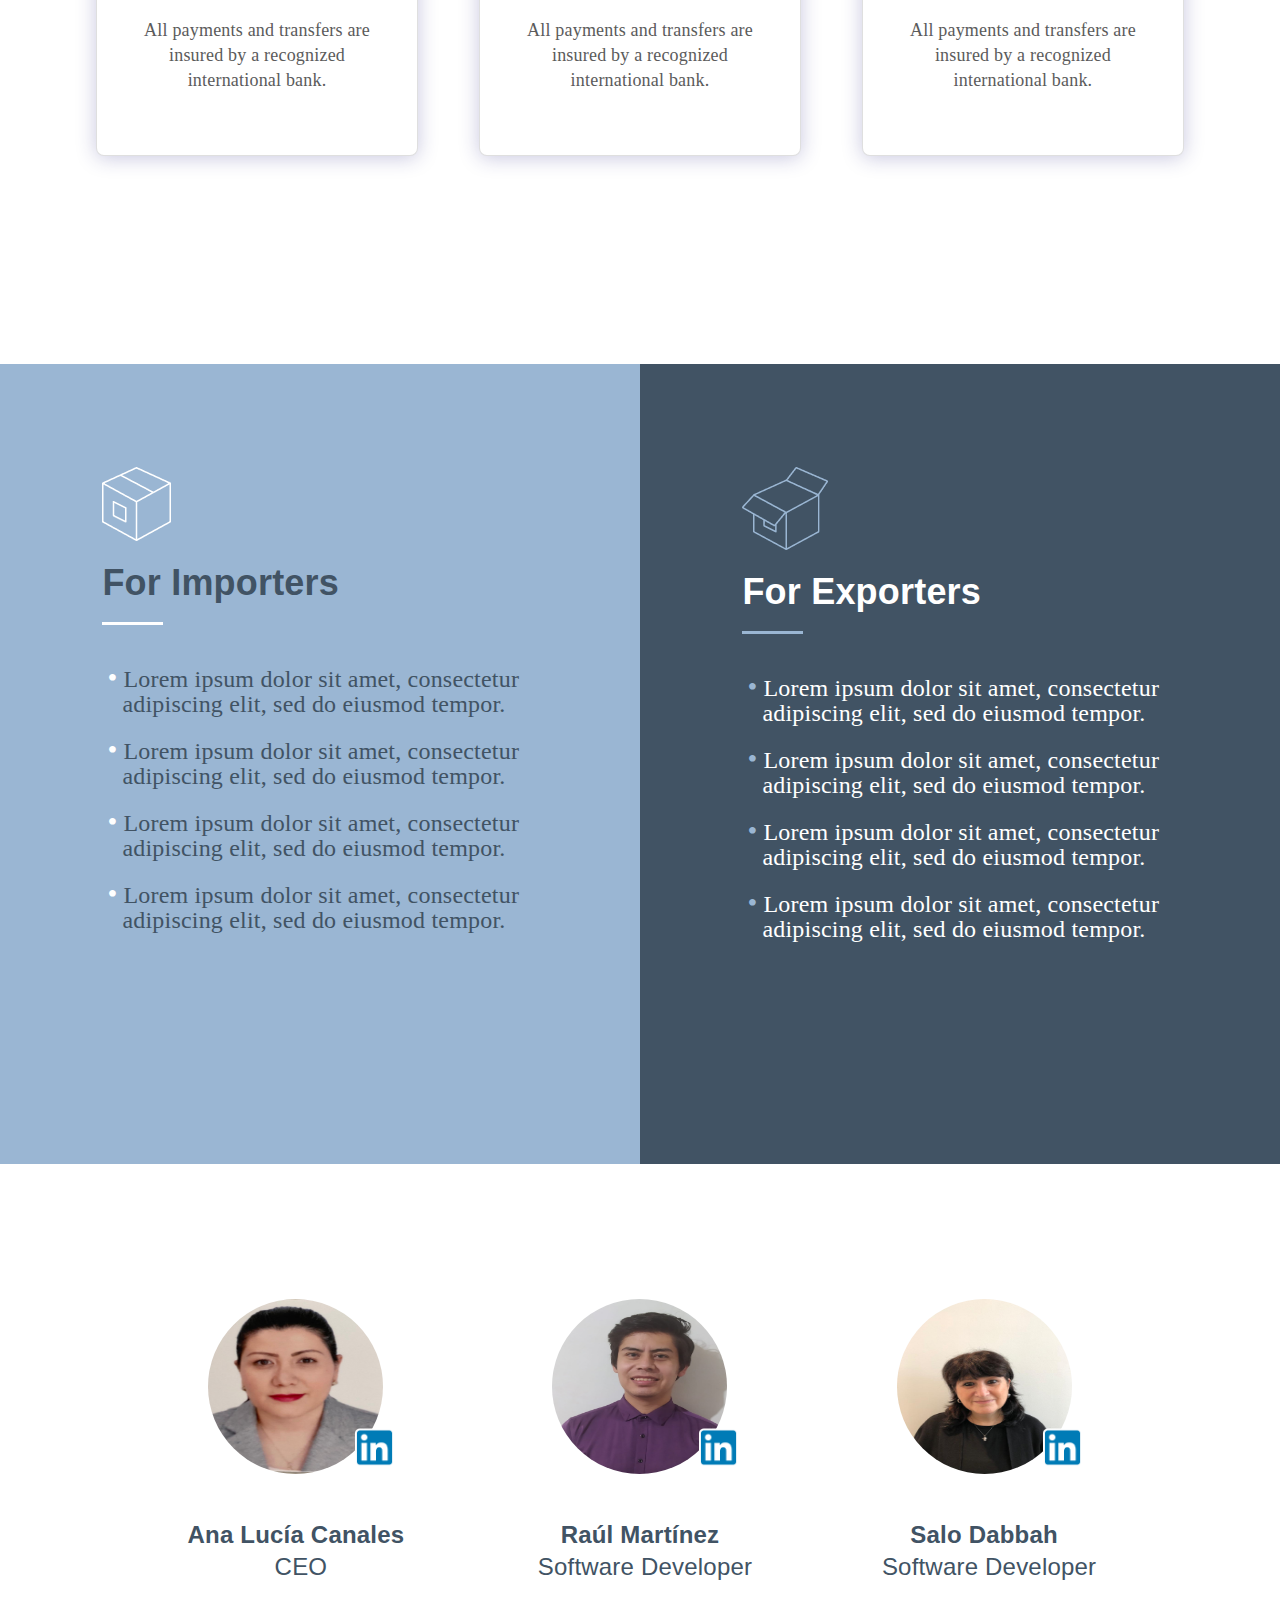
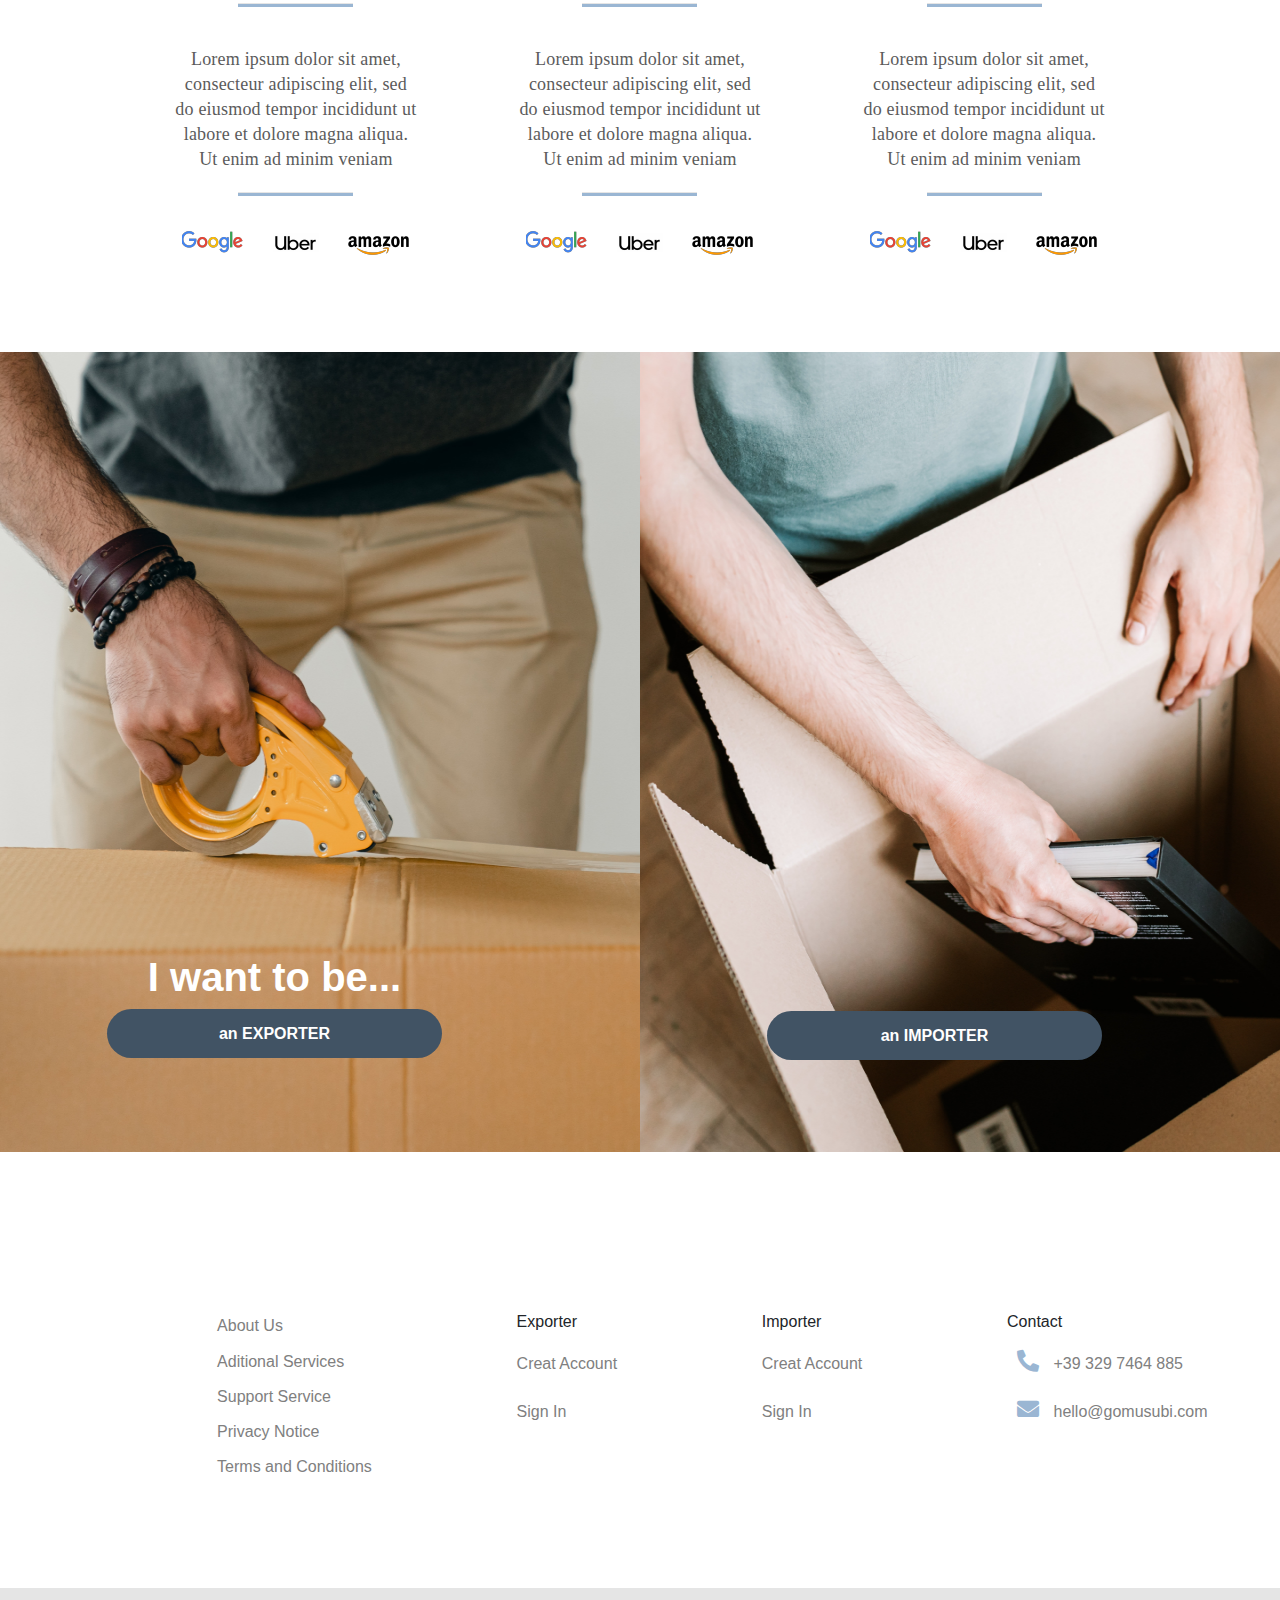
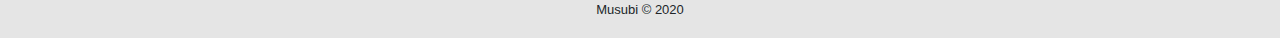
==== commit 1e1110e1: "all done" ====
--- a/index.html
+++ b/index.html
@@ -6,27 +6,23 @@
     <meta name="viewport" content="width=device-width, initial-scale=1.0">
     <title>Document</title>
     <!-- Font awesome CDN -->
-    <link rel="stylesheet" href="https://use.fontawesome.com/releases/v5.15.1/css/all.css"
-        integrity="sha384-vp86vTRFVJgpjF9jiIGPEEqYqlDwgyBgEF109VFjmqGmIY/Y4HV4d3Gp2irVfcrp" crossorigin="anonymous">
+    <link rel="stylesheet" href="https://use.fontawesome.com/releases/v5.15.1/css/all.css" integrity="sha384-vp86vTRFVJgpjF9jiIGPEEqYqlDwgyBgEF109VFjmqGmIY/Y4HV4d3Gp2irVfcrp" crossorigin="anonymous">
 
     <!-- CSS only -->
-    <link rel="stylesheet" href="https://stackpath.bootstrapcdn.com/bootstrap/4.5.2/css/bootstrap.min.css"
-        integrity="sha384-JcKb8q3iqJ61gNV9KGb8thSsNjpSL0n8PARn9HuZOnIxN0hoP+VmmDGMN5t9UJ0Z" crossorigin="anonymous">
+    <link rel="stylesheet" href="https://stackpath.bootstrapcdn.com/bootstrap/4.5.2/css/bootstrap.min.css" integrity="sha384-JcKb8q3iqJ61gNV9KGb8thSsNjpSL0n8PARn9HuZOnIxN0hoP+VmmDGMN5t9UJ0Z" crossorigin="anonymous">
     <link rel="stylesheet" href="https://cdnjs.cloudflare.com/ajax/libs/font-awesome/5.11.2/css/all.min.css">
     <link rel="stylesheet" href="home.css">
 </head>
 
 <body>
 
-
+    <!-- Header  start-->
     <header>
-
         <div class="top"></div>
         <nav class="topbar-2 navbar navbar-expand-lg navbar-light bg-light ">
             <ul class="tobar-2-nav navbar-nav mr-auto">
                 <li class="nav-item dropdown">
-                    <a class="nav-link dropdown-toggle " href="#" id="navbarDropdown" role="button"
-                        data-toggle="dropdown" aria-haspopup="true" aria-expanded="false">
+                    <a class="nav-link dropdown-toggle " href="#" id="navbarDropdown" role="button" data-toggle="dropdown" aria-haspopup="true" aria-expanded="false">
                         USD
                     </a>
                     <div class="dropdown-menu" aria-labelledby="navbarDropdown">
@@ -38,8 +34,7 @@
                 </li>
 
                 <li class="nav-item dropdown">
-                    <a class="nav-link dropdown-toggle" href="#" id="navbarDropdown" role="button"
-                        data-toggle="dropdown" aria-haspopup="true" aria-expanded="false">
+                    <a class="nav-link dropdown-toggle" href="#" id="navbarDropdown" role="button" data-toggle="dropdown" aria-haspopup="true" aria-expanded="false">
                         English
                     </a>
                     <div class="dropdown-menu" aria-labelledby="navbarDropdown">
@@ -78,8 +73,7 @@
             <div>
                 <nav class="navbar navbar-light ">
                     <form class="form-inline">
-                        <input class="form-control mr-sm-2 rounded-pill search-input" type="search"
-                            placeholder="What are you looking for?" aria-label="Search">
+                        <input class="form-control mr-sm-2 rounded-pill search-input" type="search" placeholder="What are you looking for?" aria-label="Search">
                         <button class=" rounded-pill search-btn" type="submit">Search</button>
                     </form>
                 </nav>
@@ -90,9 +84,7 @@
         <div class="container-fluid topbar-4 text-white font-weight-bolder ">
 
             <nav class="navbar navbar-light navbar-expand-lg ">
-                <button class="navbar-toggler" type="button" data-toggle="collapse"
-                    data-target="#navbarSupportedContent" aria-controls="navbarSupportedContent" aria-expanded="false"
-                    aria-label="Toggle navigation">
+                <button class="navbar-toggler" type="button" data-toggle="collapse" data-target="#navbarSupportedContent" aria-controls="navbarSupportedContent" aria-expanded="false" aria-label="Toggle navigation">
                     <span class="navbar-toggler-icon"></span>
                 </button>
 
@@ -120,9 +112,10 @@
                 </div>
             </nav>
         </div>
-
-
     </header>
+    <!-- Header  end-->
+
+    <!-- section hero start -->
 
     <section class="hero-bg">
         <div id="carouselExampleCaptions" class="carousel slide" data-ride="carousel">
@@ -157,6 +150,9 @@
         </div>
     </section>
 
+    <!-- section hero end -->
+
+    <!-- section musubi info start -->
 
     <section class="musubi-info">
         <h1 class="muubi-info-heading">How Musubi Works</h1>
@@ -164,11 +160,14 @@
         <img class="musubi-info-img mobile" src="images/musubi-info-mobile.png" alt="">
     </section>
 
+    <!-- section musubi info end -->
+
+    <!-- section explorer start -->
     <section class="explorer-section">
         <div class="container">
             <h1 class="explorer-heading">Explore The Industries
             </h1>
-            <div class="industries-div-1"> 
+            <div class="industries-div-1">
                 <div class="agrifood">
                     <div class="agrifood-div">
                         <div class="agrifood-img">
@@ -219,6 +218,10 @@
         </div>
     </section>
 
+    <!-- section explorer end -->
+
+    <!-- section musubi-cards start -->
+
     <section class="musubi-cards">
 
         <h1 class="musubi-card-heading">How Musubi Works</h1>
@@ -228,44 +231,35 @@
             <div class="card" style="width: 18rem;">
                 <img src="images/business-consulting.jpg" class="card-img-top" alt="...">
                 <div class="card-body">
-                    <h5 class="card-title">Business<br>
-                        Consulting</h5>
-                    <p class="card-text">We advise you on international
-                        trade issues and certifications
-                        throughout the process.</p>
+                    <h5 class="card-title">Business<br> Consulting
+                    </h5>
+                    <p class="card-text">We advise you on international trade issues and certifications throughout the process.</p>
 
                 </div>
             </div>
             <div class="card" style="width: 18rem;">
                 <img src="images/air-land-transport.png" class="card-img-top" alt="...">
                 <div class="card-body">
-                    <h5 class="card-title">Air, land and <br>
-                        sea transport</h5>
-                    <p class="card-text">Receive preferential rates and
-                        destinations. You can track your
-                        orders and shipments.</p>
+                    <h5 class="card-title">Air, land and <br> sea transport</h5>
+                    <p class="card-text">Receive preferential rates and destinations. You can track your orders and shipments.</p>
 
                 </div>
             </div>
             <div class="card" style="width: 18rem;">
                 <img src="images/secured-payment.png" class="card-img-top" alt="...">
                 <div class="card-body">
-                    <h5 class="card-title">Secured <br>
-                        payments</h5>
-                    <p class="card-text">All payments and transfers are
-                        insured by a recognized
-                        international bank.</p>
+                    <h5 class="card-title">Secured <br> payments
+                    </h5>
+                    <p class="card-text">All payments and transfers are insured by a recognized international bank.</p>
 
                 </div>
             </div>
             <div class="card" style="width: 18rem;">
                 <img src="images/extensive-portfolio.png" class="card-img-top" alt="...">
                 <div class="card-body">
-                    <h5 class="card-title">Extensive<br>
-                        Portfolio</h5>
-                    <p class="card-text">All payments and transfers are
-                        insured by a recognized
-                        international bank.</p>
+                    <h5 class="card-title">Extensive<br> Portfolio
+                    </h5>
+                    <p class="card-text">All payments and transfers are insured by a recognized international bank.</p>
 
                 </div>
             </div>
@@ -273,27 +267,26 @@
                 <img src="images/easy-booking.png" class="card-img-top" alt="...">
                 <div class="card-body">
                     <h5 class="card-title">Easy Booking and
-                        <br>
-                        Management</h5>
-                    <p class="card-text">All payments and transfers are
-                        insured by a recognized
-                        international bank.</p>
+                        <br> Management
+                    </h5>
+                    <p class="card-text">All payments and transfers are insured by a recognized international bank.</p>
 
                 </div>
             </div>
             <div class="card" style="width: 18rem;">
                 <img src="images/secured-payment.png" class="card-img-top" alt="...">
                 <div class="card-body">
-                    <h5 class="card-title">Shipping<br>
-                        Tracking</h5>
-                    <p class="card-text">All payments and transfers are
-                        insured by a recognized
-                        international bank.</p>
-                </div>
-            </div>
-        </div>
-    </section>
-
+                    <h5 class="card-title">Shipping<br> Tracking
+                    </h5>
+                    <p class="card-text">All payments and transfers are insured by a recognized international bank.</p>
+                </div>
+            </div>
+        </div>
+    </section>
+
+    <!-- section musubi-cards end -->
+
+    <!-- section import export data start-->
 
     <section class="import-export-data">
         <div class="import-div">
@@ -306,14 +299,10 @@
             </div>
             <div class="import-list">
                 <ul class="import-ul">
-                    <li class="import-li">Lorem ipsum dolor sit amet, consectetur
-                        adipiscing elit, sed do eiusmod tempor.</li>
-                    <li class="import-li">Lorem ipsum dolor sit amet, consectetur
-                        adipiscing elit, sed do eiusmod tempor.</li>
-                    <li class="import-li">Lorem ipsum dolor sit amet, consectetur
-                        adipiscing elit, sed do eiusmod tempor.</li>
-                    <li class="import-li">Lorem ipsum dolor sit amet, consectetur
-                        adipiscing elit, sed do eiusmod tempor.</li>
+                    <li class="import-li">Lorem ipsum dolor sit amet, consectetur adipiscing elit, sed do eiusmod tempor.</li>
+                    <li class="import-li">Lorem ipsum dolor sit amet, consectetur adipiscing elit, sed do eiusmod tempor.</li>
+                    <li class="import-li">Lorem ipsum dolor sit amet, consectetur adipiscing elit, sed do eiusmod tempor.</li>
+                    <li class="import-li">Lorem ipsum dolor sit amet, consectetur adipiscing elit, sed do eiusmod tempor.</li>
                 </ul>
             </div>
         </div>
@@ -327,19 +316,18 @@
             </div>
             <div class="export-list">
                 <ul class="export-ul">
-                    <li class="export-li">Lorem ipsum dolor sit amet, consectetur
-                        adipiscing elit, sed do eiusmod tempor.</li>
-                    <li class="export-li">Lorem ipsum dolor sit amet, consectetur
-                        adipiscing elit, sed do eiusmod tempor.</li>
-                    <li class="export-li">Lorem ipsum dolor sit amet, consectetur
-                        adipiscing elit, sed do eiusmod tempor.</li>
-                    <li class="export-li">Lorem ipsum dolor sit amet, consectetur
-                        adipiscing elit, sed do eiusmod tempor.</li>
+                    <li class="export-li">Lorem ipsum dolor sit amet, consectetur adipiscing elit, sed do eiusmod tempor.</li>
+                    <li class="export-li">Lorem ipsum dolor sit amet, consectetur adipiscing elit, sed do eiusmod tempor.</li>
+                    <li class="export-li">Lorem ipsum dolor sit amet, consectetur adipiscing elit, sed do eiusmod tempor.</li>
+                    <li class="export-li">Lorem ipsum dolor sit amet, consectetur adipiscing elit, sed do eiusmod tempor.</li>
                 </ul>
             </div>
         </div>
     </section>
 
+    <!-- section import export data end-->
+
+    <!-- section team section start -->
 
     <section class="team-section">
         <div class="container">
@@ -349,11 +337,7 @@
                 <div class="team-card-body card-body">
                     <h5 class="team-card-title card-title">Ana Lucía Canales<br><span>CEO</span></h5>
                     <hr class="bottom-line">
-                    <p class="team-card-text card-text">Lorem ipsum dolor sit amet,
-                        consecteur adipiscing elit, sed do
-                        eiusmod tempor incididunt ut
-                        labore et dolore magna aliqua. Ut
-                        enim ad minim veniam</p>
+                    <p class="team-card-text card-text">Lorem ipsum dolor sit amet, consecteur adipiscing elit, sed do eiusmod tempor incididunt ut labore et dolore magna aliqua. Ut enim ad minim veniam</p>
                     <hr class="bottom-line">
                     <img class="brnands-imgs" src="images/google-uber-amazon-img.PNG" alt="">
                 </div>
@@ -365,11 +349,7 @@
                 <div class="team-card-body card-body">
                     <h5 class="team-card-title card-title">Raúl Martínez<br><span>Software Developer</span></h5>
                     <hr class="bottom-line">
-                    <p class="team-card-text card-text">Lorem ipsum dolor sit amet,
-                        consecteur adipiscing elit, sed do
-                        eiusmod tempor incididunt ut
-                        labore et dolore magna aliqua. Ut
-                        enim ad minim veniam</p>
+                    <p class="team-card-text card-text">Lorem ipsum dolor sit amet, consecteur adipiscing elit, sed do eiusmod tempor incididunt ut labore et dolore magna aliqua. Ut enim ad minim veniam</p>
                     <hr class="bottom-line">
                     <img class="brnands-imgs" src="images/google-uber-amazon-img.PNG" alt="">
                 </div>
@@ -381,17 +361,17 @@
                 <div class="team-card-body card-body">
                     <h5 class="team-card-title card-title">Salo Dabbah<br><span>Software Developer</span></h5>
                     <hr class="bottom-line">
-                    <p class="team-card-text card-text">Lorem ipsum dolor sit amet,
-                        consecteur adipiscing elit, sed do
-                        eiusmod tempor incididunt ut
-                        labore et dolore magna aliqua. Ut
-                        enim ad minim veniam</p>
+                    <p class="team-card-text card-text">Lorem ipsum dolor sit amet, consecteur adipiscing elit, sed do eiusmod tempor incididunt ut labore et dolore magna aliqua. Ut enim ad minim veniam</p>
                     <hr class="bottom-line">
                     <img class="brnands-imgs" src="images/google-uber-amazon-img.PNG" alt="">
                 </div>
             </div>
         </div>
     </section>
+
+    <!-- section team section end -->
+
+    <!-- section import and export blog start -->
 
     <section class="import-export-blog">
         <div class="become-exporter">
@@ -404,16 +384,15 @@
         <div class="become-importer">
 
             <div class="become-import-items">
-                <!-- <h1 class="become-import-heading">I want to be...
-                    </h1> -->
                 <button class="import-btn"><a href="#">an IMPORTER</a></button>
             </div>
 
         </div>
     </section>
 
-
-
+    <!-- section import and export blog end -->
+
+    <!-- footer start -->
     <footer>
         <div class="footer-main">
             <div class="brand-logo">
@@ -456,15 +435,19 @@
             <h6>Musubi © 2020</h6>
         </div>
     </footer>
+
+    <!-- footer end -->
+
+
+
     <!-- JS, Popper.js, and jQuery -->
-    <script src="https://code.jquery.com/jquery-3.5.1.slim.min.js"
-        integrity="sha384-DfXdz2htPH0lsSSs5nCTpuj/zy4C+OGpamoFVy38MVBnE+IbbVYUew+OrCXaRkfj" crossorigin="anonymous">
+
+
+    <script src="https://code.jquery.com/jquery-3.5.1.slim.min.js" integrity="sha384-DfXdz2htPH0lsSSs5nCTpuj/zy4C+OGpamoFVy38MVBnE+IbbVYUew+OrCXaRkfj" crossorigin="anonymous">
     </script>
-    <script src="https://cdn.jsdelivr.net/npm/popper.js@1.16.1/dist/umd/popper.min.js"
-        integrity="sha384-9/reFTGAW83EW2RDu2S0VKaIzap3H66lZH81PoYlFhbGU+6BZp6G7niu735Sk7lN" crossorigin="anonymous">
+    <script src="https://cdn.jsdelivr.net/npm/popper.js@1.16.1/dist/umd/popper.min.js" integrity="sha384-9/reFTGAW83EW2RDu2S0VKaIzap3H66lZH81PoYlFhbGU+6BZp6G7niu735Sk7lN" crossorigin="anonymous">
     </script>
-    <script src="https://stackpath.bootstrapcdn.com/bootstrap/4.5.2/js/bootstrap.min.js"
-        integrity="sha384-B4gt1jrGC7Jh4AgTPSdUtOBvfO8shuf57BaghqFfPlYxofvL8/KUEfYiJOMMV+rV" crossorigin="anonymous">
+    <script src="https://stackpath.bootstrapcdn.com/bootstrap/4.5.2/js/bootstrap.min.js" integrity="sha384-B4gt1jrGC7Jh4AgTPSdUtOBvfO8shuf57BaghqFfPlYxofvL8/KUEfYiJOMMV+rV" crossorigin="anonymous">
     </script>
 </body>
 
--- a/home.css
+++ b/home.css
@@ -101,7 +101,7 @@
 
 .topbar-4 {
     background-color: #9AB6D3;
-    padding: 20px !important;
+    padding: 13px !important;
 }
 
 .form-inline {
@@ -130,7 +130,6 @@
 
 .topbar-4-pd {
     padding: 1px 0px 1px 80px;
-    /* padding: 0px 0px 0px 0px; */
     height: max-content;
 }
 
@@ -372,7 +371,6 @@
 }
 
 .card {
-    /* width: 29% !important; */
     min-width: 29% !important;
     margin-top: 10px;
     margin-bottom: 28px !important;
@@ -554,8 +552,6 @@
     top: 129px;
 }
 
-.team-card-title {}
-
 .team-card-body span {
     font-weight: normal !important;
 }
@@ -691,7 +687,8 @@
     line-height: 3rem;
 }
 
-.ft-contact-items i, span {
+.ft-contact-items i,
+span {
     margin-left: 10px;
 }
 
@@ -710,46 +707,11 @@
 }
 
 .footer-end h6 {
-    /* text-align: center; */
     font-size: 13px;
     display: flex;
     justify-content: center;
     align-items: center;
 }
-
-/* .top {
-    background-color: rgb(82, 86, 89);
-    width: 100%;
-    height: 60px;
-}
-
-.top-1 {
-    display: flex;
-    text-decoration: none;
-    list-style: none;
-    align-items: center;
-}
-
-.top-1-a {
-    display: flex;
-}
-
-.bar-chart-data {
-    display: flex;
-    align-items: center;
-}
-
-.bar-chart-icon img {
-    width: 20px;
-    height: 20px;
-    padding-left: 2.2px !important;
-    margin-top: 9px;
-    margin-left: 10px;
-}
-
-.top-1-b {
-    display: flex; 
-} */
 
 @media (max-width: 1024px) {
     .navbar-light .navbar-nav .nav-link {
@@ -1014,9 +976,6 @@
         margin: 0 170px !important;
         font-size: 7px !important;
     }
-    /* .form-inline{
-        margin-left: -270px !important;
-    } */
     .search-input {
         width: 174px !important;
         height: 42px !important;
@@ -1060,10 +1019,6 @@
         letter-spacing: 1px;
         padding-left: 0px !important;
     }
-    /* .bar-chart-icon {
-        margin-left: 0px;
-        margin-right: 15px;
-    } */
     .muubi-info-heading {
         font-size: 30px;
     }
@@ -1406,9 +1361,6 @@
     .top {
         height: 50px;
     }
-    /* .navbar-toggler {
-        font-size: 14px;
-    } */
     .dropdown-menu {
         position: absolute !important;
     }
@@ -1465,7 +1417,6 @@
     }
     .musubi-card-heading {
         font-size: 24px;
-
         margin-bottom: 30px;
     }
 }
@@ -1474,9 +1425,6 @@
     .top {
         height: 50px;
     }
-    /* .navbar-toggler {
-        font-size: 14px;
-    } */
     .dropdown-menu {
         position: absolute !important;
     }
@@ -2228,11 +2176,11 @@
     }
     .navbar-toggler-icon {
         display: inline-block;
-        width: 22px !important;
         height: 21px !important;
     }
     .navbar-light .navbar-toggler {
         height: 25px;
+        width: 28px;
         padding: 0px;
     }
     .navbar-light .navbar-nav .nav-link {
@@ -2251,7 +2199,7 @@
         margin-right: 0px !important;
         height: 9px;
         padding-left: 2.2px !important;
-        margin-top: 0px;
+        margin-top: 0px !important;
         margin-left: 1px;
     }
     .navbar-toggler-icon {
@@ -2341,7 +2289,7 @@
         width: 44%;
         height: 170px;
         flex-direction: column;
-        align-items: center; 
+        align-items: center;
         margin-top: 30px;
     }
     .mechanic-img img {
@@ -2443,44 +2391,4 @@
     .ft-txt {
         margin-bottom: 20px;
     }
-}
-
-/* 
-@media (max-width: 2560px) {
-    .exporter-logo {
-        width: 200px;
-        height: 200px;
-    }
-    .exporter-heading {
-        color: #415364;
-        font-size: 3.8rem;
-        padding-left: 490px;
-    }
-    .exporter-para{
-        font-size:22px;
-    }
-    .exporter-para-2 p{
-        font-size:22px;
-    }
-    .exporter-para-2 button{
-        height: 72px;
-        font-size: 22px;
-    }
-    .img-box-1 span{
-        font-size: 22px;
-        padding-right: 8px; 
-    }
-    .img-box-2 span{
-        font-size: 22px;
-        padding-right: 8px; 
-    }
-    .topbar-4-pd h1{
-        font-size:22px ;
-    }
-    .exporter-para img{
-        margin-top: 8px;
-    }
-    .export-2-para{
-        padding-left: 50px;
-    }
-} */+}